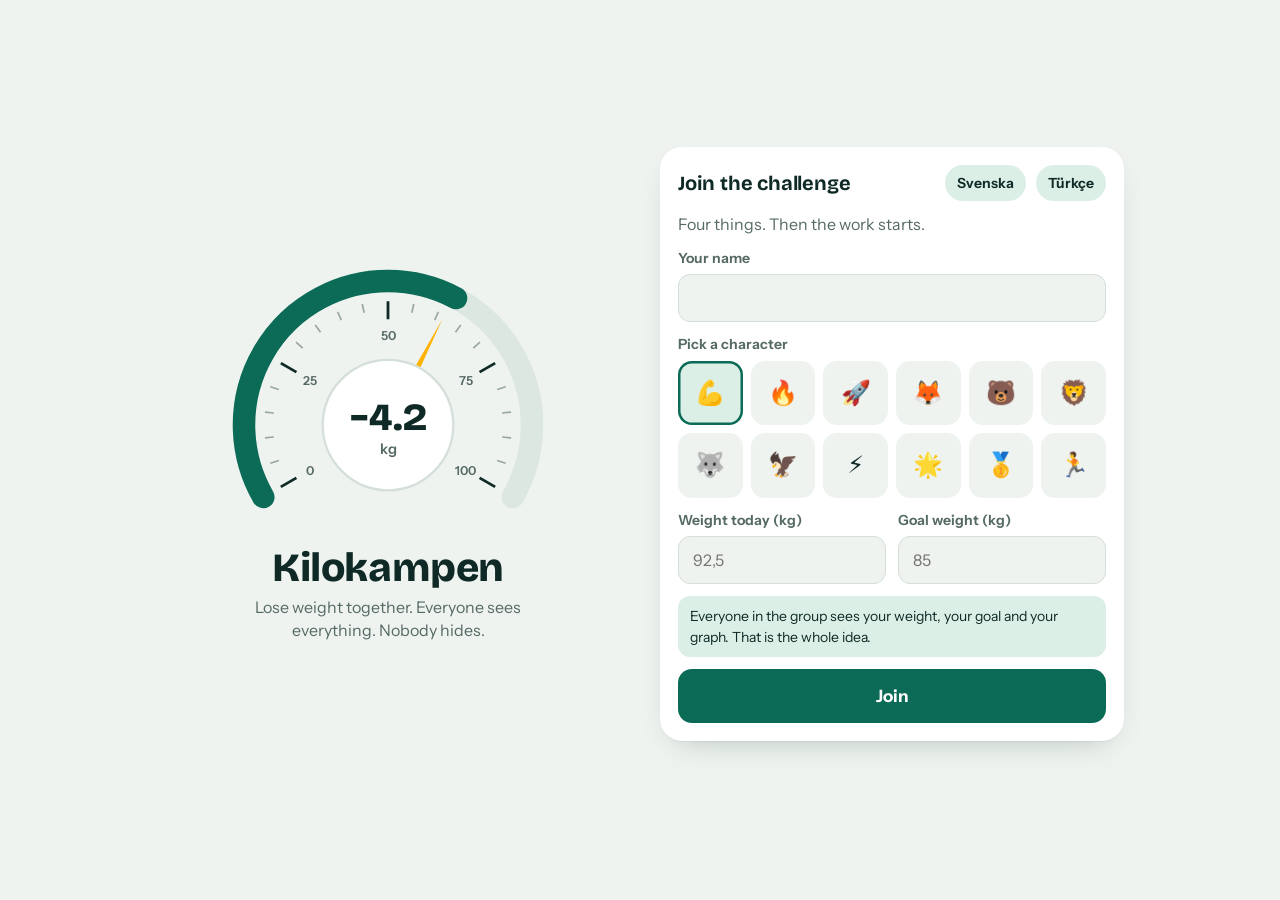
==== index.html @ 5df0749b "Kilokampen: Utmaningarna räknar dagar mot en vana; Dina vanor stannar kvar; coachen följer upp när e" ====
<!doctype html>
<html lang="sv">
  <head>
    <meta charset="UTF-8" />
    <meta name="viewport" content="width=device-width, initial-scale=1, viewport-fit=cover" />
    <meta name="theme-color" content="#0B6B57" />
    <meta name="description" content="Kilokampen – gå ner i vikt tillsammans med kollegorna." />
    <meta name="apple-mobile-web-app-capable" content="yes" />
    <meta name="apple-mobile-web-app-title" content="Kilokampen" />
    <link rel="manifest" href="manifest.webmanifest" />
    <link rel="icon" href="icon.svg" type="image/svg+xml" />
    <link rel="apple-touch-icon" href="icon-180.png" />
    <title>Kilokampen</title>
    <script type="module" crossorigin src="./assets/index-CvrrvDZU.js"></script>
    <link rel="stylesheet" crossorigin href="./assets/index-BYfG5JZV.css">
  </head>
  <body>
    <div id="root"></div>
  </body>
</html>
---- assets/index-BYfG5JZV.css ----
@font-face{font-family:Bricolage Grotesque Variable;font-style:normal;font-display:swap;font-weight:200 800;src:url(./bricolage-grotesque-vietnamese-wght-normal-BUzh504Q.woff2)format("woff2-variations");unicode-range:U+102-103,U+110-111,U+128-129,U+168-169,U+1A0-1A1,U+1AF-1B0,U+300-301,U+303-304,U+308-309,U+323,U+329,U+1EA0-1EF9,U+20AB}@font-face{font-family:Bricolage Grotesque Variable;font-style:normal;font-display:swap;font-weight:200 800;src:url(./bricolage-grotesque-latin-ext-wght-normal-CcLUaPy7.woff2)format("woff2-variations");unicode-range:U+100-2BA,U+2BD-2C5,U+2C7-2CC,U+2CE-2D7,U+2DD-2FF,U+304,U+308,U+329,U+1D00-1DBF,U+1E00-1E9F,U+1EF2-1EFF,U+2020,U+20A0-20AB,U+20AD-20C0,U+2113,U+2C60-2C7F,U+A720-A7FF}@font-face{font-family:Bricolage Grotesque Variable;font-style:normal;font-display:swap;font-weight:200 800;src:url(./bricolage-grotesque-latin-wght-normal-DLoelf7F.woff2)format("woff2-variations");unicode-range:U+??,U+131,U+152-153,U+2BB-2BC,U+2C6,U+2DA,U+2DC,U+304,U+308,U+329,U+2000-206F,U+20AC,U+2122,U+2191,U+2193,U+2212,U+2215,U+FEFF,U+FFFD}@font-face{font-family:Instrument Sans Variable;font-style:normal;font-display:swap;font-weight:400 700;src:url(./instrument-sans-latin-ext-wght-normal-B5bTHO_g.woff2)format("woff2-variations");unicode-range:U+100-2BA,U+2BD-2C5,U+2C7-2CC,U+2CE-2D7,U+2DD-2FF,U+304,U+308,U+329,U+1D00-1DBF,U+1E00-1E9F,U+1EF2-1EFF,U+2020,U+20A0-20AB,U+20AD-20C0,U+2113,U+2C60-2C7F,U+A720-A7FF}@font-face{font-family:Instrument Sans Variable;font-style:normal;font-display:swap;font-weight:400 700;src:url(./instrument-sans-latin-wght-normal-BbzFLZTg.woff2)format("woff2-variations");unicode-range:U+??,U+131,U+152-153,U+2BB-2BC,U+2C6,U+2DA,U+2DC,U+304,U+308,U+329,U+2000-206F,U+20AC,U+2122,U+2191,U+2193,U+2212,U+2215,U+FEFF,U+FFFD}:root{--bg:#eef3ef;--surface:#fff;--ink:#0f2a26;--muted:#566a65;--line:#d5dfda;--primary:#0b6b57;--on-primary:#fff;--soft:#dcefe7;--accent:#ffb300;--heart:#d6336c;--good:#0b7a52;--bad:#c0392b;--warn:#9a5b00;--track:#dde7e2;--shadow:0 1px 0 #0f2a260a, 0 12px 32px -18px #0f2a2659;--display:"Bricolage Grotesque Variable", "Instrument Sans Variable", system-ui, sans-serif;--body:"Instrument Sans Variable", system-ui, -apple-system, "Segoe UI", sans-serif;--lightningcss-light:initial;--lightningcss-dark: ;color-scheme:light}@media (prefers-color-scheme:dark){:root[data-theme=auto],:root:not([data-theme]){--bg:#0a1412;--surface:#13211e;--ink:#e8f2ee;--muted:#93a9a2;--line:#243833;--primary:#3dd6a9;--on-primary:#062019;--soft:#173029;--accent:#ffc53d;--heart:#ff7aa2;--good:#5be0a9;--bad:#ff8a7a;--warn:#ffc66b;--track:#1f332e;--shadow:0 0 0 1px #1d2f2b;--lightningcss-light: ;--lightningcss-dark:initial;color-scheme:dark}}:root[data-theme=dark]{--bg:#0a1412;--surface:#13211e;--ink:#e8f2ee;--muted:#93a9a2;--line:#243833;--primary:#3dd6a9;--on-primary:#062019;--soft:#173029;--accent:#ffc53d;--heart:#ff7aa2;--good:#5be0a9;--bad:#ff8a7a;--warn:#ffc66b;--track:#1f332e;--shadow:0 0 0 1px #1d2f2b;--lightningcss-light: ;--lightningcss-dark:initial;color-scheme:dark}*{box-sizing:border-box}html{-webkit-text-size-adjust:100%}body{background:var(--bg);color:var(--ink);font:16px/1.45 var(--body);-webkit-font-smoothing:antialiased;margin:0}h1,h2{font-family:var(--display);letter-spacing:-.01em;margin:0;line-height:1.1}h1{font-size:1.75rem;font-weight:750}h2{font-size:1.25rem;font-weight:700}p{margin:0}button{font:inherit;color:inherit;cursor:pointer;-webkit-tap-highlight-color:transparent;background:0 0;border:0}button:disabled{cursor:default}:focus-visible{outline:3px solid var(--accent);outline-offset:2px;border-radius:8px}.sr{clip-path:inset(50%);width:1px;height:1px;position:absolute;overflow:hidden}.muted{color:var(--muted)}.small{font-size:.875rem}.warn{color:var(--warn)}.error{color:var(--bad);font-weight:600}.note{background:var(--soft);border-radius:12px;padding:10px 12px;font-size:.875rem}.empty{color:var(--muted);text-align:center;padding:28px 0}.shell{min-height:100dvh}.main{max-width:1120px;padding:16px 16px calc(96px + env(safe-area-inset-bottom));padding-top:calc(16px + env(safe-area-inset-top));margin:0 auto}.nav{z-index:20;background:var(--surface);border-top:1px solid var(--line);padding:6px 6px calc(6px + env(safe-area-inset-bottom));display:flex;position:fixed;inset:auto 0 0}.brand{display:none}.nav-item{color:var(--muted);border-radius:12px;flex:1;justify-items:center;gap:2px;min-height:48px;padding:6px 2px;font-size:.6875rem;font-weight:600;display:grid}.nav-item svg{fill:currentColor}.nav-item.on{color:var(--primary)}.nav-pill{z-index:0;background:var(--soft);pointer-events:none;border-radius:12px;position:absolute}.nav-item{z-index:1;min-width:0}.nav-item span{white-space:nowrap;text-overflow:ellipsis;max-width:100%;overflow:hidden}@media (width<=899px){.nav-item{flex:auto;padding:6px 0;font-size:.65rem}}@media (width>=900px){.shell{grid-template-columns:232px 1fr;display:grid}.nav{border-top:0;border-right:1px solid var(--line);flex-direction:column;gap:4px;height:100dvh;padding:20px 14px;position:sticky;top:0}.brand{font:750 1.25rem var(--display);align-items:center;gap:10px;margin:0 6px 20px;display:flex}.nav-item{flex:none;grid-auto-flow:column;justify-content:start;gap:12px;padding:10px 12px;font-size:1rem}.main{width:100%;padding:32px 32px 48px}}.card{background:var(--surface);box-shadow:var(--shadow);border-radius:22px;align-content:start;gap:12px;min-width:0;padding:18px;display:grid}.stack{gap:16px;display:grid}.narrow{max-width:620px}.grid-home,.grid-two,.grid-three{gap:16px;display:grid}@media (width>=900px){.grid-home{grid-template-columns:minmax(0,5fr) minmax(0,6fr);align-items:start}.grid-two{grid-template-columns:minmax(0,3fr) minmax(0,2fr);align-items:start}.grid-three{grid-template-columns:repeat(3,minmax(0,1fr))}}.row{flex-wrap:wrap;gap:10px;display:flex}.row.end{align-items:end}.grow{flex:1}.row-between{justify-content:space-between;align-items:center;gap:12px;display:flex}.two{grid-template-columns:1fr 1fr;gap:12px;display:grid}.btn{border-radius:14px;justify-content:center;align-items:center;gap:8px;min-height:48px;padding:0 18px;font-weight:700;transition:transform 80ms;display:inline-flex}.btn:active{transform:scale(.97)}.btn.big{width:100%;min-height:54px;font-size:1.0625rem}.btn.primary{background:var(--primary);color:var(--on-primary)}.btn.ghost{background:var(--soft);color:var(--ink)}.btn.danger{color:var(--bad);box-shadow:inset 0 0 0 1.5px var(--line)}.btn:disabled{opacity:.6}.chip{background:var(--soft);white-space:nowrap;border-radius:999px;min-height:36px;padding:0 12px;font-size:.875rem;font-weight:650}.link{color:var(--primary);text-underline-offset:3px;justify-self:start;padding:6px 0;font-weight:650;text-decoration:underline}.icon-btn{background:var(--soft);border-radius:50%;width:44px;height:44px}.seg{background:var(--track);border-radius:12px;padding:3px;display:inline-flex}.seg.wide{display:flex}.seg button{min-height:38px;color:var(--muted);border-radius:10px;flex:1;padding:0 12px;font-size:.875rem;font-weight:650}.seg button.on{background:var(--surface);color:var(--ink);box-shadow:0 1px 3px #0000001f}.field{border:0;gap:6px;min-width:0;margin:0;padding:0;display:grid}.field>span,.field>legend{color:var(--muted);padding:0;font-size:.875rem;font-weight:650}.field>legend{margin-bottom:6px}input{font:inherit;color:var(--ink);background:var(--bg);border:1.5px solid var(--line);border-radius:12px;width:100%;min-width:0;min-height:48px;padding:0 14px}input:focus{border-color:var(--primary);box-shadow:0 0 0 3px var(--soft);outline:none}input:disabled{opacity:.6}.dial{justify-self:center;width:100%;max-width:380px;display:block}.dial-track{fill:none;stroke:var(--track);stroke-width:20px;stroke-linecap:round}.dial-fill{fill:none;stroke:var(--primary);stroke-width:20px;stroke-linecap:round}.dial-tick{stroke:var(--muted);stroke-width:1.5px;opacity:.55}.dial-tick.major{stroke:var(--ink);stroke-width:2.5px;opacity:1}.dial-num{fill:var(--muted);font:600 11px var(--body);text-anchor:middle}.dial-needle{fill:var(--accent)}.dial-hub{fill:var(--surface);stroke:var(--line);stroke-width:2px}.dial-big{fill:var(--ink);font:800 34px var(--display);text-anchor:middle;font-variant-numeric:tabular-nums}.dial-sub{fill:var(--muted);font:600 13px var(--body);text-anchor:middle;animation:.6s cubic-bezier(.2,.8,.2,1) .35s backwards dial-text}@keyframes dial-text{0%{opacity:0;transform:translateY(6px)}}@media (prefers-reduced-motion:reduce){.dial-sub{animation:none}.btn{transition:none}}.hero-line{text-align:center;font:700 1.125rem var(--display);margin-top:-18px}.pills{flex-wrap:wrap;justify-content:center;gap:8px;display:flex}.pill{background:var(--bg);font-variant-numeric:tabular-nums;border-radius:999px;padding:6px 12px;font-size:.875rem;font-weight:650}.remind{background:color-mix(in srgb, var(--accent) 22%, var(--surface));border-radius:16px;gap:12px;padding:14px;display:grid}.remind div{gap:2px;display:grid}.remind span{font-size:.875rem}.fab{right:16px;bottom:calc(82px + env(safe-area-inset-bottom));z-index:15;background:var(--accent);color:#2a1e00;border-radius:999px;align-items:center;gap:8px;min-height:54px;padding:0 20px;font-weight:800;display:inline-flex;position:fixed;box-shadow:0 10px 24px -8px #00000073}@media (width>=900px){.fab{bottom:32px;right:32px}}.chart{touch-action:pan-y;width:100%;display:block}.chart-grid{stroke:var(--line);stroke-width:1px}.chart-axis{fill:var(--muted);font:500 11px var(--body);font-variant-numeric:tabular-nums}.chart-goal{stroke:var(--accent);stroke-width:2px;stroke-dasharray:6 5}.chart-goal-label{fill:var(--warn);font:700 11px var(--body)}.chart-dot{stroke:var(--surface);stroke-width:1.5px}.chart-tip{fill:var(--ink)}.chart-tip-text{fill:var(--surface);font:700 11px var(--body)}.legend{color:var(--muted);flex-wrap:wrap;gap:6px 14px;font-size:.8125rem;display:flex}.legend i{border-radius:50%;width:10px;height:10px;margin-right:6px;display:inline-block}.forecast{gap:12px;display:grid}.fc-pace{grid-template-columns:1fr auto;align-items:baseline;gap:6px 12px;display:grid}.fc-pace span{font-weight:600}.fc-pace strong{font:800 1.125rem var(--display);font-variant-numeric:tabular-nums}.fc-pace strong.up{color:var(--warn)}.fc-pace small{color:var(--muted);font-variant-numeric:tabular-nums;grid-column:1/-1}.fc-hard{color:var(--warn);font-weight:700}.fc-teaser{text-align:left;background:var(--soft);width:100%;color:var(--ink);font:inherit;cursor:pointer;border:0;border-radius:14px;justify-content:space-between;align-items:center;gap:12px;padding:12px 14px;font-size:.9375rem;display:flex}.fc-teaser b{font-weight:700;display:block}.fc-teaser.bad b{color:var(--warn)}.fc-teaser-more{color:var(--primary);white-space:nowrap;flex:none;font-weight:700}.fc-result{background:var(--soft);border-radius:16px;gap:4px;padding:14px 16px;display:grid}.fc-result strong{font:800 2.25rem/1 var(--display);font-variant-numeric:tabular-nums}.fc-result small{color:var(--muted);font-variant-numeric:tabular-nums}.fc-line{font-weight:600}.legend i.dash{vertical-align:middle;border-top:3px dashed;border-radius:0;width:18px;height:0}.fc-result.up small{color:var(--warn);font-weight:600}.fc-group{border-top:1px solid var(--line);gap:8px;padding-top:12px;display:grid}.fc-group h3{font:700 1.0625rem var(--display)}.fc-rank{gap:2px;margin:0;padding:0;list-style:none;display:grid}.fc-rank li{border-radius:12px;grid-template-columns:26px 32px minmax(0,1fr) auto;align-items:center;gap:10px;padding:8px 6px;display:grid}.fc-rank li.me{background:var(--soft)}.fc-pos{text-align:center;font-variant-numeric:tabular-nums;color:var(--muted);font-weight:800}.fc-who{min-width:0;display:grid}.fc-who strong{text-overflow:ellipsis;white-space:nowrap;overflow:hidden}.fc-who small{color:var(--muted);font-size:.75rem;line-height:1.3}.fc-num{text-align:right;font-variant-numeric:tabular-nums;display:grid}.fc-num strong{font:800 1rem var(--display)}.fc-num small{color:var(--muted);white-space:nowrap;font-size:.75rem}.fc-num.up strong{color:var(--warn)}.bar{background:var(--track);border-radius:999px;height:10px;display:block;overflow:hidden}.bar>span{background:var(--primary);border-radius:999px;height:100%;transition:width .6s;display:block}.together-num{font:800 2.25rem/1 var(--display);font-variant-numeric:tabular-nums}.list{margin:0;padding:0;list-style:none}.list li{border-top:1px solid var(--line);font-variant-numeric:tabular-nums;grid-template-columns:4.5rem 1fr auto auto;align-items:center;gap:10px;min-height:46px;display:grid}.list li:first-child{border-top:0}.list li>span:first-child{color:var(--muted);font-size:.875rem}.delta{color:var(--muted);font-size:.875rem;font-weight:700}.delta.good{color:var(--good)}.delta.bad{color:var(--bad)}.avatar{border-radius:50%;flex:none;place-items:center;display:inline-grid}.board{gap:8px;margin:0;padding:0;list-style:none;display:grid}.board>li{background:var(--bg);border-radius:16px}.board>li.me{box-shadow:inset 0 0 0 2px var(--primary)}.board-row{text-align:left;border-radius:16px;grid-template-columns:28px 40px 1fr auto;align-items:center;gap:10px;width:100%;min-height:64px;padding:10px 12px;display:grid}.rank{font:800 1.125rem var(--display);text-align:center;color:var(--muted)}.rank.r1,.rank.r2,.rank.r3{color:#231a00;border-radius:50%;place-items:center;width:28px;height:28px;font-size:.9375rem;display:grid}.rank.r1{background:#ffc83d}.rank.r2{background:#c9d3d0}.rank.r3{background:#e0a26b}.board-name{gap:5px;min-width:0;display:grid}.board-name strong{white-space:nowrap;text-overflow:ellipsis;overflow:hidden}.board-name em{color:var(--muted);font-size:.8125rem;font-style:normal;font-weight:500}.board-name small{font-size:.75rem;font-weight:650}.board-num{font-variant-numeric:tabular-nums;justify-items:end;display:grid}.board-num strong{font:800 1.125rem var(--display)}.board-num small{color:var(--muted);font-size:.8125rem}.board-more{gap:10px;padding:4px 12px 14px;display:grid}.board-more dl{grid-template-columns:repeat(3,1fr);gap:8px;margin:0;display:grid}.board-more dl div{background:var(--surface);border-radius:12px;padding:8px 10px}.board-more dt{color:var(--muted);font-size:.75rem}.board-more dd{font-variant-numeric:tabular-nums;margin:0;font-weight:700}.points{gap:10px;margin:0;padding:0;list-style:none;display:grid}.points li{grid-template-columns:32px 5.5rem 1fr 2rem;align-items:center;gap:10px;display:grid}.points li span:nth-child(2){white-space:nowrap;text-overflow:ellipsis;overflow:hidden}.points strong{text-align:right;font-variant-numeric:tabular-nums}.challenge-icon{font-size:2.25rem;line-height:1}.challenge-head{grid-template-columns:auto 1fr;align-items:start;gap:14px;display:grid}.challenge-head h2{margin:0 0 4px}.challenge-head p{margin:0}.ch-vote{grid-template-columns:1fr 1fr;gap:8px;display:grid}.ch-vote-btn{min-height:40px;box-shadow:inset 0 0 0 1.5px var(--line);color:var(--muted);background:0 0;border-radius:999px;padding:0 10px;font-size:.875rem;font-weight:650}.ch-vote-btn.on{background:color-mix(in srgb, var(--accent) 22%, var(--surface));box-shadow:inset 0 0 0 1.5px var(--accent);color:var(--ink)}.ch-fav{margin:0;font-weight:650}.card.challenge.full{box-shadow:inset 0 0 0 3px var(--accent), var(--shadow);background:color-mix(in srgb, var(--accent) 10%, var(--surface))}.ch-full{font:800 1.0625rem/1.2 var(--display);color:var(--ink);margin:0}.ch-habit{gap:6px;display:grid}.ch-habit p{margin:0;font-weight:650}.ch-habit.on p{color:var(--ink);font-weight:800}.full-party h2{font-size:1.6rem}.full-party>p{margin:0}.full-badge{background:color-mix(in srgb, var(--accent) 22%, var(--surface));border-radius:999px;padding:6px 12px;font-weight:700}.full-coach{text-align:left;width:100%;margin:4px 0 0}.ch-who{flex-wrap:wrap;gap:4px 12px;margin:0;display:flex}.ch-sub h2{margin:8px 0 4px}.ch-sub p{margin:0}.ch-skipped h3{margin:0 0 4px}.ch-skip-list{flex-wrap:wrap;gap:8px;margin-top:10px;display:flex}.ch-reasons{gap:10px;margin-top:12px;display:grid}.challenge.done{box-shadow:inset 0 0 0 2px var(--primary), var(--shadow)}.week{grid-template-columns:repeat(7,minmax(0,1fr));gap:6px;display:grid}.day{aspect-ratio:1;background:var(--bg);min-width:0;min-height:0;color:var(--muted);border-radius:50%;font-size:.875rem;font-weight:700}.day.today{box-shadow:inset 0 0 0 2px var(--accent);color:var(--ink)}.day.on{background:var(--primary);color:var(--on-primary)}.day:disabled{opacity:.45}.badges{grid-template-columns:repeat(auto-fill,minmax(150px,1fr));gap:12px;display:grid}.badge{background:var(--surface);text-align:center;box-shadow:var(--shadow);border-radius:20px;justify-items:center;gap:4px;padding:16px 12px;display:grid}.badge-icon{background:color-mix(in srgb, var(--accent) 28%, var(--surface));border-radius:50%;place-items:center;width:72px;height:72px;margin-bottom:4px;font-size:2.5rem;line-height:1.1;display:grid}.badge small{color:var(--muted);font-size:.8125rem}.badge:not(.on){box-shadow:inset 0 0 0 1.5px var(--line);background:0 0}.badge:not(.on) .badge-icon{filter:grayscale();opacity:.35;background:var(--track)}.badge:not(.on) strong{color:var(--muted)}.updates{margin:0;padding-left:18px}.join{min-height:100dvh;padding:calc(20px + env(safe-area-inset-top)) 16px 32px;align-content:start;gap:16px;max-width:1000px;margin:0 auto;display:grid}.join-art{text-align:center;justify-items:center;gap:6px;display:grid}.join-art .dial{max-width:250px}.join-art h1{font-size:2.5rem;font-weight:800}.join-art p{color:var(--muted);max-width:30ch}.emoji-grid{grid-template-columns:repeat(6,1fr);gap:8px;display:grid}.emoji{aspect-ratio:1;background:var(--bg);border-radius:14px;min-height:44px;font-size:1.5rem}.emoji.on{background:var(--soft);box-shadow:inset 0 0 0 2.5px var(--primary)}@media (width>=900px){.join{grid-template-columns:1fr 1fr;align-content:center;align-items:center;gap:40px}.join-art .dial{max-width:360px}}.sheet-wrap{z-index:40;background:#04100d8c;place-items:end center;display:grid;position:fixed;inset:0}.sheet{background:var(--surface);width:100%;max-width:480px;padding:18px 18px calc(22px + env(safe-area-inset-bottom));border-radius:26px 26px 0 0;gap:14px;animation:.22s ease-out rise;display:grid}.sheet form{gap:14px;display:grid}.sheet-head{justify-content:space-between;align-items:center;display:flex}@keyframes rise{0%{opacity:0;transform:translateY(24px)}}@media (width>=900px){.sheet-wrap{align-items:center}.sheet{border-radius:26px}}@media (prefers-reduced-motion:reduce){.sheet{animation:none}}.stepper{grid-template-columns:60px 1fr 60px;align-items:center;gap:10px;display:grid}.step{background:var(--soft);border-radius:18px;height:60px;font-size:1.75rem;font-weight:700}.stepper label{display:block;position:relative}.stepper input{text-align:center;height:84px;font:800 2.75rem var(--display);font-variant-numeric:tabular-nums;padding-right:34px}.stepper small{color:var(--muted);font-weight:700;position:absolute;bottom:18px;right:14px}.confetti{pointer-events:none;z-index:60;width:100%;height:100%;position:fixed;inset:0}.toasts{left:0;right:0;top:calc(12px + env(safe-area-inset-top));z-index:70;pointer-events:none;justify-items:center;gap:8px;padding:0 16px;display:grid;position:fixed}.toast{background:var(--ink);color:var(--bg);border-radius:999px;padding:10px 16px;font-size:.9375rem;font-weight:700;box-shadow:0 10px 24px -10px #00000080}.splash{text-align:center;place-content:center;justify-items:center;gap:12px;min-height:100dvh;padding:24px;display:grid}.banner{border-radius:14px;padding:10px 14px;font-size:.9375rem;font-weight:650}.warn-bg{background:color-mix(in srgb, var(--accent) 24%, var(--surface))}.cheer-bg{background:var(--soft)}.code-input{font:800 1.375rem var(--display);letter-spacing:.12em;text-transform:uppercase}.invite-code{font:800 2rem var(--display);letter-spacing:.14em;text-align:center;background:var(--bg);-webkit-user-select:all;user-select:all;border-radius:16px;padding:14px 8px}.feed{gap:10px;margin:0;padding:0;list-style:none;display:grid}.feed li{grid-template-columns:32px 1fr auto;align-items:center;gap:10px;font-size:.9375rem;display:grid}.feed em{font-style:normal}.feed small{color:var(--muted);white-space:nowrap;font-size:.8125rem}.final{box-shadow:0 0 0 3px var(--accent), var(--shadow)}.final h3{font:700 1rem var(--display);margin:4px 0 0}.final-kicker{font:700 .9375rem var(--display);color:var(--warn)}.final-body,.final-col{align-content:start;gap:12px;min-width:0;display:grid}.final-winner{background:color-mix(in srgb, var(--accent) 26%, var(--surface));border-radius:18px;grid-template-columns:auto 1fr;align-items:center;gap:14px;padding:14px;display:grid}.final-winner div{gap:2px;min-width:0;display:grid}.final-winner strong{font:800 1.5rem/1.1 var(--display);overflow-wrap:anywhere}.final-winner span:last-child{font-variant-numeric:tabular-nums;font-weight:650}.final-label{color:var(--warn);font-size:.8125rem;font-weight:700}.final-list{gap:6px;margin:0;padding:0;list-style:none;display:grid}.final-list li{border-radius:12px;grid-template-columns:28px 32px minmax(0,1fr) auto;align-items:center;gap:10px;padding:6px 8px;display:grid}.final-list li.me{background:var(--soft)}.final-list li>strong{overflow-wrap:anywhere}.final-list em{color:var(--muted);font-style:normal;font-weight:500}.final-num{font-variant-numeric:tabular-nums;justify-items:end;display:grid}.final-num strong{font:800 1.0625rem var(--display)}.final-num small{color:var(--muted);font-size:.8125rem}.final-tiles{grid-template-columns:repeat(2,minmax(0,1fr));gap:8px;display:grid}.final-tiles div{background:var(--bg);border-radius:14px;gap:2px;padding:10px 12px;display:grid}.final-tiles strong{font:800 1.5rem/1.1 var(--display);font-variant-numeric:tabular-nums}.final-tiles span{color:var(--muted);font-size:.8125rem}.final-honors{gap:8px;margin:0;padding:0;list-style:none;display:grid}.final-honors li{grid-template-columns:36px minmax(0,1fr) auto;align-items:center;gap:10px;display:grid}.final-honors li>span:nth-child(2){min-width:0;display:grid}.final-honors small{color:var(--muted);font-size:.8125rem}.final-honor-icon{background:var(--soft);border-radius:50%;place-items:center;width:36px;height:36px;font-size:1.125rem;display:grid}.final-me{font-weight:650}.final-hint{text-align:left;justify-self:start}.party-total{font-weight:650}@media (width>=900px){.final-body{grid-template-columns:minmax(0,1fr) minmax(0,1fr);gap:24px}.grid-home>.wide{grid-column:1/-1}}.join-form .seg button{padding:0 10px}textarea{font:inherit;color:var(--ink);background:var(--bg);border:1.5px solid var(--line);resize:vertical;border-radius:12px;width:100%;min-height:96px;padding:12px 14px}textarea:focus{border-color:var(--primary);box-shadow:0 0 0 3px var(--soft);outline:none}.fb-shot{border:1px solid var(--line);border-radius:12px;justify-self:start;max-width:100%;max-height:420px}.fb-body{white-space:pre-wrap;overflow-wrap:anywhere}.fb-status{background:var(--track);white-space:nowrap;border-radius:999px;padding:4px 10px;font-size:.8125rem;font-weight:700}.fb-status.s-planned{background:color-mix(in srgb, var(--accent) 30%, var(--surface))}.fb-status.s-doing{background:color-mix(in srgb, #3b6fe0 24%, var(--surface))}.fb-status.s-done{background:var(--soft);color:var(--good)}.fb-status.s-declined{color:var(--muted)}.fb-reply{background:var(--bg);border-radius:14px;gap:2px;padding:10px 12px;display:grid}.fb-reply.official{background:var(--soft)}.fb-reply p{white-space:pre-wrap;overflow-wrap:anywhere}.fb-seg{flex-wrap:wrap}.fb-seg button{flex:1 0 30%}.fb-item .row input{flex:1;min-width:0}.danger-link{color:var(--bad)}.dot{background:var(--heart);color:#fff;min-width:18px;height:18px;font:700 11px/18px var(--body);text-align:center;border-radius:999px;padding:0 5px;font-style:normal;position:absolute;top:4px;right:calc(50% - 22px)}.nav-item{position:relative}.topbar{justify-content:space-between;align-items:center;gap:12px;margin:-4px 0 12px;display:flex}.topbar-brand{min-width:0;font:750 1.0625rem var(--display);align-items:center;gap:8px;display:flex}.topbar-brand span{text-overflow:ellipsis;white-space:nowrap;overflow:hidden}.settings-btn{background:var(--soft);width:44px;height:44px;color:var(--muted);border-radius:50%;flex:none;place-items:center;display:grid;position:relative}.settings-btn svg{fill:currentColor}.settings-btn.on{color:var(--primary);box-shadow:inset 0 0 0 2px var(--primary)}.settings-btn .dot{top:-4px;right:-4px}.nav-settings{display:none}@media (width>=900px){.topbar{display:none}.nav-settings{margin-top:auto;display:grid}.dot{margin-left:auto;position:static}}.as-button{text-align:left;width:100%}.nudge{flex-wrap:wrap;justify-content:space-between;align-items:center;gap:6px 14px;display:flex}.fb-actions{gap:10px;display:grid}@media (width>=520px){.fb-actions{grid-template-columns:1fr 1fr}}.steps-input{font:800 1.375rem var(--display);font-variant-numeric:tabular-nums}.step-days{grid-template-columns:repeat(7,1fr);gap:6px;display:grid}.step-days button{justify-items:stretch;gap:4px;min-width:0;padding:0;display:grid}.step-days .step-bar{background:var(--bg);border-radius:8px;align-items:end;height:64px;display:flex;overflow:hidden}.step-days button.today .step-bar{box-shadow:inset 0 0 0 2px var(--accent)}.step-days button.picked .step-bar{outline:2px solid var(--ink);outline-offset:2px}.step-days small{color:var(--muted);text-align:center;font-size:.75rem;font-weight:700}.step-days button.picked small{color:var(--ink)}.step-days i{background:var(--muted);opacity:.55;border-radius:8px;width:100%;min-height:0;transition:height .5s;display:block}.step-days button.hit i{background:var(--primary);opacity:1}.goal-stepper{font-variant-numeric:tabular-nums;align-items:center;gap:10px;display:inline-flex}.small-step{border-radius:12px;width:40px;height:40px;font-size:1.25rem}.small-step:disabled{opacity:.4}.steps-table li{grid-template-columns:32px 5.5rem 1fr 4.5rem}.day.picked{outline:2px solid var(--ink);outline-offset:2px}.train-what{margin:4px 0 0;font-weight:700}.train-kinds{grid-template-columns:repeat(2,minmax(0,1fr));gap:8px;display:grid}.train-kind{background:var(--bg);text-align:left;border-radius:14px;align-items:center;gap:8px;min-width:0;min-height:48px;padding:0 12px;font-weight:650;display:flex}.train-kind.on{background:var(--primary);color:var(--on-primary)}.train-table li{grid-template-columns:32px minmax(0,1fr) auto 4rem}.train-icons{white-space:nowrap;font-size:1.0625rem}.push-help{gap:10px;display:grid}.push-help ol{gap:8px;margin:0;padding-left:22px;font-size:.9375rem;display:grid}.week-row{background:var(--bg);border-radius:14px;gap:2px;padding:10px 12px;display:grid}.week-row.crown-row{background:color-mix(in srgb, var(--accent) 26%, var(--surface))}.week-label{color:var(--muted);font-size:.8125rem;font-weight:650}.hall{gap:8px;margin:0 0 8px;padding:0;list-style:none;display:grid}.hall li{font-variant-numeric:tabular-nums;grid-template-columns:1fr auto auto;align-items:baseline;gap:12px;display:grid}.hall li span:last-child{font:800 1rem var(--display)}.party-wrap{align-items:center;padding:16px}.party{background:var(--surface);text-align:center;width:100%;max-width:400px;box-shadow:0 0 0 4px var(--accent), 0 30px 60px -20px #0009;border-radius:28px;justify-items:center;gap:12px;padding:28px 20px 20px;animation:.3s ease-out rise;display:grid}.party-crown{font-size:4rem;line-height:1;animation:1.6s ease-in-out infinite alternate crown}.party-kicker{font:700 1rem var(--display);color:var(--warn)}.party h2{font-size:2rem;font-weight:800}@keyframes crown{0%{transform:translateY(0)rotate(-6deg)}to{transform:translateY(-6px)rotate(6deg)}}@media (prefers-reduced-motion:reduce){.party,.party-crown{animation:none}}.members{gap:12px;margin:0;padding:0;list-style:none;display:grid}.members li{border-top:1px solid var(--line);gap:8px;padding-top:12px;display:grid}.members li:first-child{border-top:0;padding-top:0}.member-name{align-items:center;gap:10px;min-width:0;display:inline-flex}select{font:inherit;color:var(--ink);background:var(--bg);border:1.5px solid var(--line);border-radius:12px;width:100%;min-width:0;min-height:48px;padding:0 12px}select:focus{border-color:var(--primary);box-shadow:0 0 0 3px var(--soft);outline:none}.coach .fast-time{--lightningcss-light: ;--lightningcss-dark:initial;color-scheme:dark}.fast-time{font-variant-numeric:tabular-nums;align-items:center;font-size:1.25rem;font-weight:700;display:flex}.coach{--c-bg:#0e1513;--c-ink:#f3f6f4;--c-muted:#a9b8b3;--c-accent:#ffc53d;--c-soft:#1f2b28;--c-line:#33433f;background:var(--c-bg);color:var(--c-ink);box-shadow:0 0 0 2px var(--c-accent), var(--shadow)}.coach .muted,.coach .field>span,.coach .field small{color:var(--c-muted)}.coach .link{color:var(--c-accent)}.coach .btn.primary{background:var(--c-accent);color:#231a00}.coach .btn.ghost{background:var(--c-soft);color:var(--c-ink);box-shadow:inset 0 0 0 1.5px var(--c-line)}.coach select,.coach input{background:var(--c-soft);color:var(--c-ink);border-color:var(--c-line)}.coach .seg{background:var(--c-soft)}.coach .seg button{color:var(--c-muted)}.coach .seg button.on{background:var(--c-accent);color:#231a00}.party.push-ask{max-height:calc(100dvh - 32px);box-shadow:0 0 0 4px var(--c-accent), 0 30px 60px -20px #000000b3;gap:10px;overflow-y:auto}.push-ask h2{font:800 1.75rem/1.15 var(--display)}.push-ask-icon{font-size:3.25rem;line-height:1;animation:1.6s ease-in-out infinite alternate crown}.push-ask-fear{color:var(--c-accent);font-weight:750}.push-ask .btn.ghost:not(.big){width:100%}.push-ask .push-help{text-align:left;width:100%}@media (prefers-reduced-motion:reduce){.push-ask-icon{animation:none}}.coach-kicker{font:800 .8125rem/1.2 var(--display);letter-spacing:.06em;text-transform:uppercase;color:var(--c-accent)}.coach-pitch{font-size:1.0625rem;font-weight:650}.coach-now{gap:12px;max-width:680px;display:grid}.coach-ask{background:var(--c-soft);box-shadow:inset 0 0 0 1.5px var(--c-accent);border-radius:16px;gap:10px;padding:14px;display:grid}.coach-q{font:800 1.25rem/1.25 var(--display)}.coach-line{font-weight:650}.coach-roll{color:var(--c-ink);margin:0;font-weight:650}.report-ask .btn.big,.stop-ask .btn.big,.stop-ask .field{width:100%}.stop-ask .field{text-align:left}.coach-said{background:var(--c-accent);color:#231a00;border-radius:14px;padding:10px 12px;font-weight:750}.coach-warn{color:var(--c-accent);font-weight:700}.coach-clock{gap:6px;display:grid}.coach-clock .btn{justify-self:start}.coach-label{color:var(--c-muted);font-size:.875rem;font-weight:700}.coach-big{font:800 2.25rem/1 var(--display);font-variant-numeric:tabular-nums}.coach-big-line{flex-wrap:wrap;align-items:baseline;gap:8px;display:flex}.coach-clock.soon .coach-big{color:var(--c-accent)}.coach-body{background:var(--c-soft);border-radius:12px;padding:10px 12px;font-size:.9375rem}.coach-streak{font-weight:750}.coach-goal{font:800 1.5rem var(--display);color:var(--c-accent);font-variant-numeric:tabular-nums}.fast-days,.fast-body,.fast-group{gap:6px;margin:0;padding:0;list-style:none;display:grid}.fast-days li{background:var(--bg);border-radius:12px;grid-template-columns:28px minmax(0,1fr) auto auto;align-items:center;gap:10px;padding:6px 8px;display:grid}.fast-days li>span:nth-child(2),.fast-group li>span:nth-child(2){min-width:0;display:grid}.fast-days small,.fast-group small{color:var(--muted);font-size:.8125rem}.fast-mark{background:var(--track);width:28px;height:28px;color:var(--muted);border-radius:50%;place-items:center;font-weight:800;display:grid}.fast-days li.yes .fast-mark{background:var(--good);color:var(--surface)}.fast-days li.no .fast-mark{background:var(--bad);color:var(--surface)}.fast-goal{font:750 1rem var(--display);font-variant-numeric:tabular-nums}.fast-body li{border-radius:12px;grid-template-columns:64px minmax(0,1fr);gap:10px;padding:8px 10px;display:grid}.fast-body li.here{background:color-mix(in srgb, var(--accent) 26%, var(--surface))}.fast-body strong{font-variant-numeric:tabular-nums;white-space:nowrap}.fact-today{font-size:1.0625rem;font-weight:650}.facts summary{cursor:pointer;color:var(--primary);font-weight:650}.facts ul{gap:6px;margin:8px 0 0;padding-left:20px;display:grid}.fast-group li{border-radius:12px;grid-template-columns:32px minmax(0,1fr) auto;align-items:center;gap:10px;padding:6px 8px;display:grid}.fast-group li.me{background:var(--soft)}.update-banner{margin-bottom:16px;display:block}.version-card h3{margin:14px 0 8px;font-size:1rem}.ver-ok{color:var(--good)}.ver-list{gap:10px;margin:0;padding:0;list-style:none;display:grid}.ver-list li{grid-template-columns:1fr auto;align-items:center;gap:2px 12px;display:grid}.ver-list li small{grid-column:1/-1;padding-left:38px}.ver-facts{flex-wrap:wrap;gap:2px 10px;display:flex}.ver-facts .on{color:var(--good);font-weight:650}.ver-facts .off{color:var(--bad);font-weight:650}.ver-facts .muted:empty{display:none}.coach-help{border-radius:16px;gap:8px;margin:0 0 14px;padding:14px;display:grid}.coach-help>strong{font:800 1.0625rem/1.2 var(--display);color:var(--c-accent)}.coach-help p{margin:0}.coach-help .coach-watch li{font-weight:600}.ver-sum{grid-template-columns:repeat(2,minmax(0,1fr));gap:8px;margin:2px 0 14px;display:grid}@media (width>=600px){.ver-sum{grid-template-columns:repeat(4,minmax(0,1fr))}}.ver-sum div{background:var(--soft);text-align:center;border-radius:14px;gap:2px;padding:10px 8px;display:grid}.ver-sum strong{font-variant-numeric:tabular-nums;font-size:1.125rem}.ver-sum span{color:var(--muted);font-size:.8125rem;line-height:1.2}.ver{font-variant-numeric:tabular-nums;white-space:nowrap;font-weight:750}.ver.ok{color:var(--good)}.ver.old{color:var(--bad)}.install-steps{text-align:left;gap:8px;width:100%;margin:0;padding-left:22px;font-size:.9375rem;display:grid}.install-ask .install-steps{font-weight:600}.install-card .seg{margin-top:4px}.coach-watch{gap:8px;margin:0;padding:0;list-style:none;display:grid}.coach-watch li{background:var(--c-soft);box-shadow:inset 3px 0 0 var(--c-accent);border-radius:12px;grid-template-columns:auto 1fr;align-items:start;gap:10px;padding:10px 12px;font-weight:650;display:grid}.team-list{gap:14px;margin:0;padding:0;list-style:none;display:grid}.team-list li{grid-template-columns:auto 1fr;align-items:start;gap:12px;display:grid}.team-list li>div{gap:4px;min-width:0;display:grid}.team-top{flex-wrap:wrap;align-items:baseline;gap:4px 6px;display:flex}.team-top .ver{margin-left:auto}.team-card h2,.team-card .coach-help,.team-card .ver-sum{margin:0}.watch-all{gap:12px;margin:0;padding:0;list-style:none;display:grid}.watch-all li{grid-template-columns:auto 1fr;align-items:start;gap:12px;display:grid}.watch-all li>div{gap:4px;min-width:0;display:grid}.watch-all li.me strong:after{content:" ←";color:var(--muted);font-weight:600}.watch-chips{flex-wrap:wrap;gap:6px;display:flex}.watch-chip{background:color-mix(in srgb, var(--bad) 14%, var(--surface));color:var(--ink);border-radius:999px;padding:4px 10px;font-size:.8125rem;font-weight:650}.watch-ok{color:var(--good);font-size:.875rem;font-weight:650}:root{--spring:linear(0, .07, .237, .446, .655, .837, .977, 1.071, 1.124, 1.142, 1.135, 1.113, 1.084, 1.054, 1.027, 1.006, .992, .983, .98, .98, .983, .987, .992, .996, 1)}.main .card{animation:card-in .45s var(--spring) backwards}.main .card:nth-child(2){animation-delay:40ms}.main .card:nth-child(3){animation-delay:80ms}.main .card:nth-child(n+4){animation-delay:.12s}@keyframes card-in{0%{opacity:0;transform:translateY(14px)scale(.985)}}.sheet-wrap{animation:.2s ease-out fade-in}.party{animation:party-in .6s var(--spring) both}.party>*{animation:pop-in .5s var(--spring) backwards}.party>:first-child{animation-delay:.12s}.party>:nth-child(2){animation-delay:.19s}.party>:nth-child(3){animation-delay:.26s}.party>:nth-child(4){animation-delay:.33s}.party>:nth-child(5){animation-delay:.4s}.party>:nth-child(n+6){animation-delay:.46s}.party-crown,.push-ask-icon{animation:pop-in .6s var(--spring) .12s backwards, crown 1.6s ease-in-out .8s infinite alternate}@keyframes party-in{0%{opacity:0;transform:translateY(30px)scale(.86)}}@keyframes pop-in{0%{opacity:0;transform:translateY(10px)scale(.92)}}@keyframes fade-in{0%{opacity:0}}.replay .rp-play{flex:none;min-height:40px;padding:0 14px}.rp-head{font-variant-numeric:tabular-nums;flex-wrap:wrap;align-items:baseline;gap:10px;display:flex}.rp-week{font:800 1.375rem var(--display)}.rp-date{color:var(--muted);font-weight:650}.rp-lost{color:var(--primary);margin-left:auto;font-weight:750}.rp-stage{position:relative}.rp-row{will-change:transform;border-radius:14px;grid-template-columns:34px 5.25rem 1fr 4.2rem;align-items:center;gap:8px;height:50px;padding:0 6px;display:grid;position:absolute;inset:0 0 auto}.rp-row.me{background:var(--soft)}@media (width>=600px){.rp-row{grid-template-columns:34px 7.5rem 1fr 4.6rem;gap:10px}}.rp-row.out{opacity:.35}.rp-name{white-space:nowrap;text-overflow:ellipsis;font-weight:700;overflow:hidden}.rp-ava{display:grid;position:relative}.rp-crown{animation:pop-in .5s var(--spring) backwards;font-size:1.05rem;position:absolute;top:-11px;left:-7px;transform:rotate(-18deg)}.rp-track{background:var(--track);border-radius:999px;height:14px;overflow:hidden}.rp-bar{border-radius:999px;height:100%;display:block}.rp-bar.up{background:var(--warn)}.rp-num{text-align:right;font-variant-numeric:tabular-nums;font-weight:800}.rp-num.up{color:var(--warn)}.rp-banner{z-index:2;background:var(--ink);color:var(--surface);font:800 1.125rem var(--display);white-space:nowrap;pointer-events:none;border-radius:18px;padding:12px 18px;position:absolute;top:50%;left:50%;box-shadow:0 18px 40px -12px #00000073}.rp-progress{background:var(--track);border-radius:999px;height:4px;overflow:hidden}.rp-progress span{background:var(--accent);height:100%;display:block}@media (prefers-reduced-motion:reduce){.main .card,.sheet-wrap,.party,.party>*,.party-crown,.push-ask-icon,.rp-crown{animation:none}}.crave-card{align-content:start;gap:10px;display:grid}.crave-card .btn.big{justify-self:stretch}.crave-title{font:800 1.375rem/1.2 var(--display)}.crave-pitch{color:var(--c-ink);margin:0}.crave-stats{color:var(--c-accent);margin:0;font-weight:750}.crave-pop .btn.big{width:100%}.crave-reasons{grid-template-columns:1fr 1fr;gap:8px;width:100%;display:grid}.crave-reasons .btn{min-height:58px;padding:0 10px;line-height:1.2}.crave-ring{place-items:center;width:168px;height:168px;display:grid;position:relative}.crave-ring svg{position:absolute;inset:0;transform:rotate(-90deg)}.crave-ring circle{fill:none;stroke-width:7px}.crave-ring .track{stroke:var(--c-line)}.crave-ring .left{stroke:var(--c-accent);stroke-linecap:round;transition:stroke-dashoffset .25s linear}.crave-breath{background:color-mix(in srgb, var(--c-accent) 24%, transparent);border-radius:50%;animation:10s ease-in-out infinite breathe;position:absolute;inset:20px}.crave-time{font:800 2.25rem/1 var(--display);font-variant-numeric:tabular-nums;justify-items:center;gap:4px;display:grid;position:relative}.crave-time small{font:700 .875rem/1.2 var(--body);color:var(--c-ink)}@keyframes breathe{0%{transform:scale(.6)}40%{transform:scale(1)}to{transform:scale(.6)}}.crave-todo{text-align:left;gap:8px;width:100%;margin:0;padding:0;list-style:none;display:grid}.crave-todo li{background:var(--c-soft);border-radius:12px;padding:10px 12px;font-weight:650}.crave-todo li:before{content:"→ ";color:var(--c-accent);font-weight:800}@media (prefers-reduced-motion:reduce){.crave-breath{animation:none;transform:scale(.85)}.crave-ring .left{transition:none}}.fast-link{gap:10px;display:grid}.fast-link .btn{justify-self:start}.evening-rules{gap:10px;margin:0;padding-left:1.4em;display:grid}.evening-rules li{padding-left:4px;font-weight:600}.evening-rules li::marker{font:800 1rem var(--display);color:var(--primary)}.crave-log ul{gap:6px;margin:0;padding:0;list-style:none;display:grid}.crave-log li{background:var(--soft);border-radius:12px;grid-template-columns:1fr auto;gap:2px 10px;padding:10px 12px;display:grid}.crave-log li span:first-child{color:var(--muted);grid-column:1/-1;font-size:.8125rem}.crave-log li strong{font-weight:750}.crave-log li.resisted strong{color:var(--good)}.crave-log .crave-stats{color:var(--warn)}
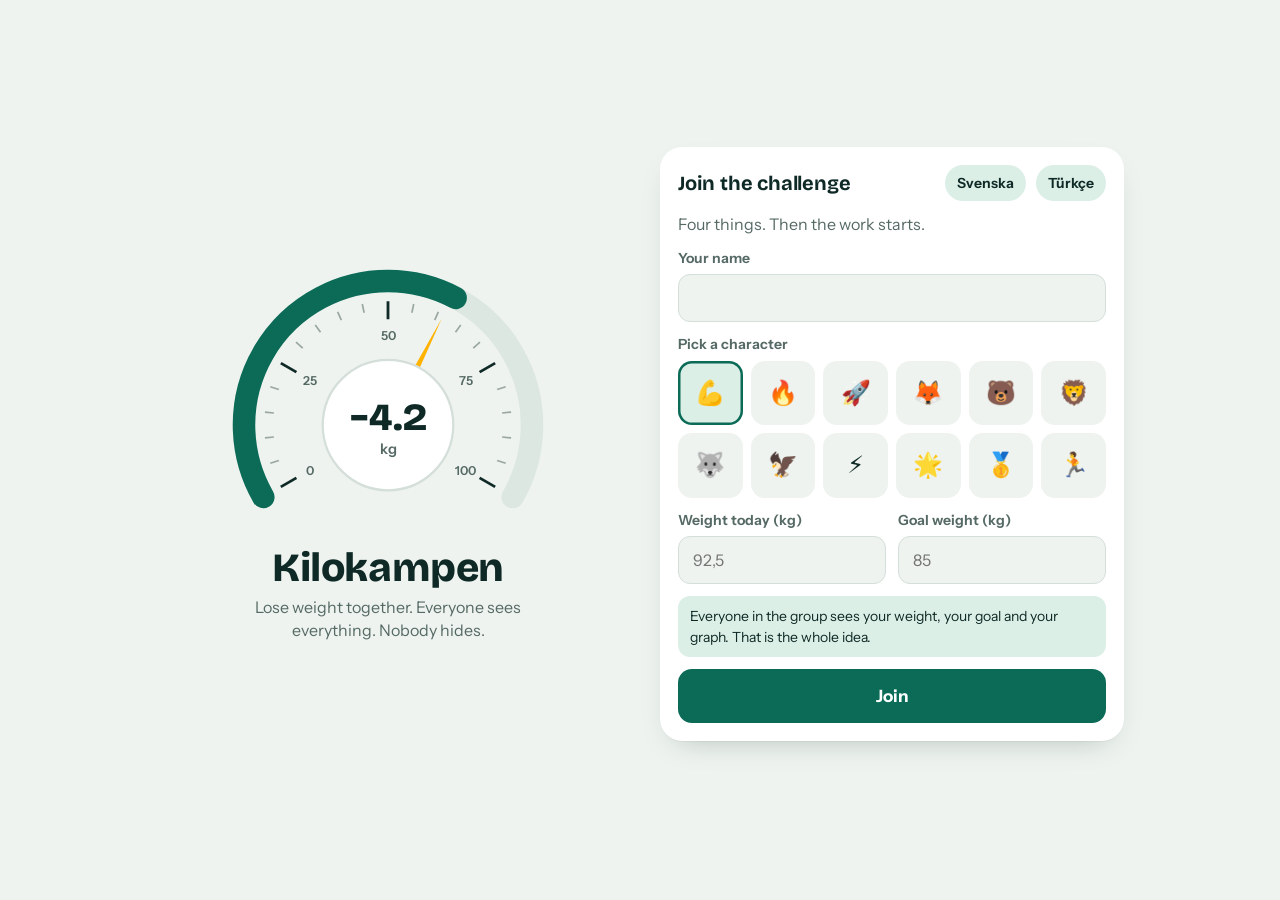
==== commit acad0085: "Kilokampen: Prognosen: målet är bara ditt eget, procent på slutdagen avgör, och vad som krävs för at" ====
--- a/index.html
+++ b/index.html
@@ -11,7 +11,7 @@
     <link rel="icon" href="icon.svg" type="image/svg+xml" />
     <link rel="apple-touch-icon" href="icon-180.png" />
     <title>Kilokampen</title>
-    <script type="module" crossorigin src="./assets/index-CvrrvDZU.js"></script>
+    <script type="module" crossorigin src="./assets/index-D1whUpKn.js"></script>
     <link rel="stylesheet" crossorigin href="./assets/index-BYfG5JZV.css">
   </head>
   <body>
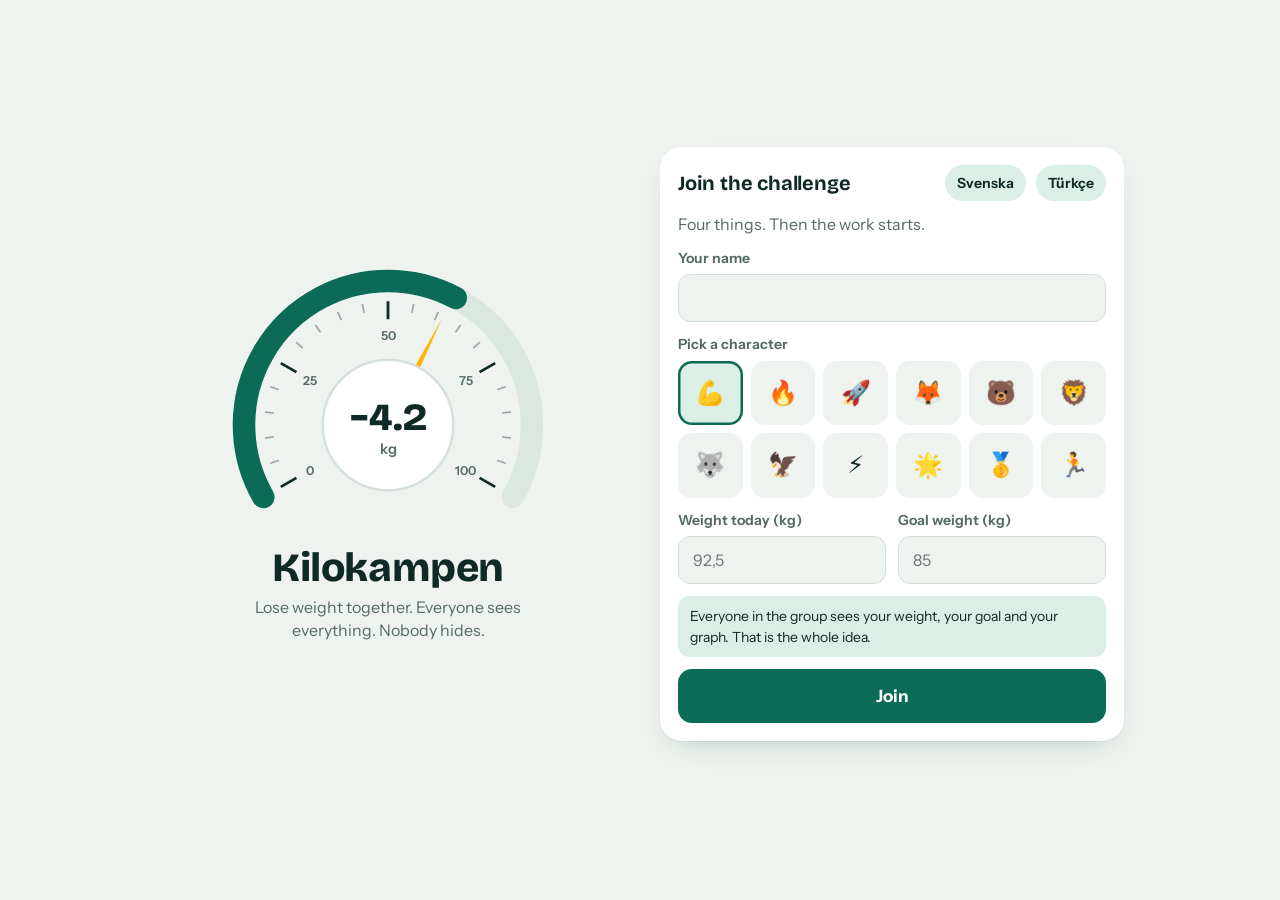
==== commit 3a6f50a7: "Kilokampen: Prognosen: tydligare text när det krävs mer än hälsosam takt för att gå om ledaren" ====
--- a/index.html
+++ b/index.html
@@ -11,7 +11,7 @@
     <link rel="icon" href="icon.svg" type="image/svg+xml" />
     <link rel="apple-touch-icon" href="icon-180.png" />
     <title>Kilokampen</title>
-    <script type="module" crossorigin src="./assets/index-D1whUpKn.js"></script>
+    <script type="module" crossorigin src="./assets/index-Cmvybt-m.js"></script>
     <link rel="stylesheet" crossorigin href="./assets/index-BYfG5JZV.css">
   </head>
   <body>
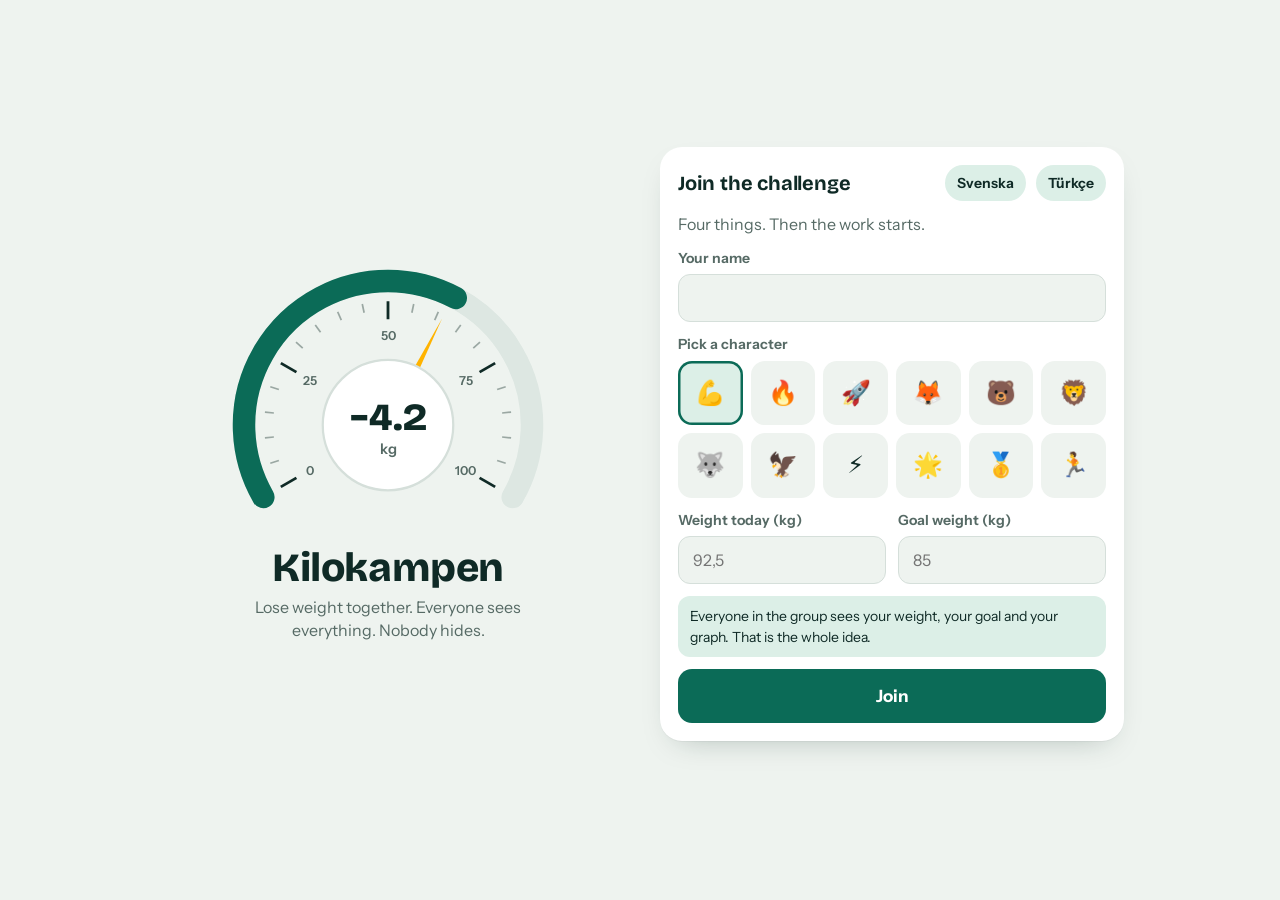
==== commit a06976ab: "Kilokampen: Prognosen som bild: var du är, var du hamnar, vad som krävs för att vinna och ditt eget " ====
--- a/index.html
+++ b/index.html
@@ -11,8 +11,8 @@
     <link rel="icon" href="icon.svg" type="image/svg+xml" />
     <link rel="apple-touch-icon" href="icon-180.png" />
     <title>Kilokampen</title>
-    <script type="module" crossorigin src="./assets/index-Cmvybt-m.js"></script>
-    <link rel="stylesheet" crossorigin href="./assets/index-BYfG5JZV.css">
+    <script type="module" crossorigin src="./assets/index-DNWI2jVL.js"></script>
+    <link rel="stylesheet" crossorigin href="./assets/index-DrfXHNSs.css">
   </head>
   <body>
     <div id="root"></div>
--- a/assets/index-DrfXHNSs.css
+++ b/assets/index-DrfXHNSs.css
@@ -0,0 +1 @@
+@font-face{font-family:Bricolage Grotesque Variable;font-style:normal;font-display:swap;font-weight:200 800;src:url(./bricolage-grotesque-vietnamese-wght-normal-BUzh504Q.woff2)format("woff2-variations");unicode-range:U+102-103,U+110-111,U+128-129,U+168-169,U+1A0-1A1,U+1AF-1B0,U+300-301,U+303-304,U+308-309,U+323,U+329,U+1EA0-1EF9,U+20AB}@font-face{font-family:Bricolage Grotesque Variable;font-style:normal;font-display:swap;font-weight:200 800;src:url(./bricolage-grotesque-latin-ext-wght-normal-CcLUaPy7.woff2)format("woff2-variations");unicode-range:U+100-2BA,U+2BD-2C5,U+2C7-2CC,U+2CE-2D7,U+2DD-2FF,U+304,U+308,U+329,U+1D00-1DBF,U+1E00-1E9F,U+1EF2-1EFF,U+2020,U+20A0-20AB,U+20AD-20C0,U+2113,U+2C60-2C7F,U+A720-A7FF}@font-face{font-family:Bricolage Grotesque Variable;font-style:normal;font-display:swap;font-weight:200 800;src:url(./bricolage-grotesque-latin-wght-normal-DLoelf7F.woff2)format("woff2-variations");unicode-range:U+??,U+131,U+152-153,U+2BB-2BC,U+2C6,U+2DA,U+2DC,U+304,U+308,U+329,U+2000-206F,U+20AC,U+2122,U+2191,U+2193,U+2212,U+2215,U+FEFF,U+FFFD}@font-face{font-family:Instrument Sans Variable;font-style:normal;font-display:swap;font-weight:400 700;src:url(./instrument-sans-latin-ext-wght-normal-B5bTHO_g.woff2)format("woff2-variations");unicode-range:U+100-2BA,U+2BD-2C5,U+2C7-2CC,U+2CE-2D7,U+2DD-2FF,U+304,U+308,U+329,U+1D00-1DBF,U+1E00-1E9F,U+1EF2-1EFF,U+2020,U+20A0-20AB,U+20AD-20C0,U+2113,U+2C60-2C7F,U+A720-A7FF}@font-face{font-family:Instrument Sans Variable;font-style:normal;font-display:swap;font-weight:400 700;src:url(./instrument-sans-latin-wght-normal-BbzFLZTg.woff2)format("woff2-variations");unicode-range:U+??,U+131,U+152-153,U+2BB-2BC,U+2C6,U+2DA,U+2DC,U+304,U+308,U+329,U+2000-206F,U+20AC,U+2122,U+2191,U+2193,U+2212,U+2215,U+FEFF,U+FFFD}:root{--bg:#eef3ef;--surface:#fff;--ink:#0f2a26;--muted:#566a65;--line:#d5dfda;--primary:#0b6b57;--on-primary:#fff;--soft:#dcefe7;--accent:#ffb300;--heart:#d6336c;--good:#0b7a52;--bad:#c0392b;--warn:#9a5b00;--track:#dde7e2;--shadow:0 1px 0 #0f2a260a, 0 12px 32px -18px #0f2a2659;--display:"Bricolage Grotesque Variable", "Instrument Sans Variable", system-ui, sans-serif;--body:"Instrument Sans Variable", system-ui, -apple-system, "Segoe UI", sans-serif;--lightningcss-light:initial;--lightningcss-dark: ;color-scheme:light}@media (prefers-color-scheme:dark){:root[data-theme=auto],:root:not([data-theme]){--bg:#0a1412;--surface:#13211e;--ink:#e8f2ee;--muted:#93a9a2;--line:#243833;--primary:#3dd6a9;--on-primary:#062019;--soft:#173029;--accent:#ffc53d;--heart:#ff7aa2;--good:#5be0a9;--bad:#ff8a7a;--warn:#ffc66b;--track:#1f332e;--shadow:0 0 0 1px #1d2f2b;--lightningcss-light: ;--lightningcss-dark:initial;color-scheme:dark}}:root[data-theme=dark]{--bg:#0a1412;--surface:#13211e;--ink:#e8f2ee;--muted:#93a9a2;--line:#243833;--primary:#3dd6a9;--on-primary:#062019;--soft:#173029;--accent:#ffc53d;--heart:#ff7aa2;--good:#5be0a9;--bad:#ff8a7a;--warn:#ffc66b;--track:#1f332e;--shadow:0 0 0 1px #1d2f2b;--lightningcss-light: ;--lightningcss-dark:initial;color-scheme:dark}*{box-sizing:border-box}html{-webkit-text-size-adjust:100%}body{background:var(--bg);color:var(--ink);font:16px/1.45 var(--body);-webkit-font-smoothing:antialiased;margin:0}h1,h2{font-family:var(--display);letter-spacing:-.01em;margin:0;line-height:1.1}h1{font-size:1.75rem;font-weight:750}h2{font-size:1.25rem;font-weight:700}p{margin:0}button{font:inherit;color:inherit;cursor:pointer;-webkit-tap-highlight-color:transparent;background:0 0;border:0}button:disabled{cursor:default}:focus-visible{outline:3px solid var(--accent);outline-offset:2px;border-radius:8px}.sr{clip-path:inset(50%);width:1px;height:1px;position:absolute;overflow:hidden}.muted{color:var(--muted)}.small{font-size:.875rem}.warn{color:var(--warn)}.error{color:var(--bad);font-weight:600}.note{background:var(--soft);border-radius:12px;padding:10px 12px;font-size:.875rem}.empty{color:var(--muted);text-align:center;padding:28px 0}.shell{min-height:100dvh}.main{max-width:1120px;padding:16px 16px calc(96px + env(safe-area-inset-bottom));padding-top:calc(16px + env(safe-area-inset-top));margin:0 auto}.nav{z-index:20;background:var(--surface);border-top:1px solid var(--line);padding:6px 6px calc(6px + env(safe-area-inset-bottom));display:flex;position:fixed;inset:auto 0 0}.brand{display:none}.nav-item{color:var(--muted);border-radius:12px;flex:1;justify-items:center;gap:2px;min-height:48px;padding:6px 2px;font-size:.6875rem;font-weight:600;display:grid}.nav-item svg{fill:currentColor}.nav-item.on{color:var(--primary)}.nav-pill{z-index:0;background:var(--soft);pointer-events:none;border-radius:12px;position:absolute}.nav-item{z-index:1;min-width:0}.nav-item span{white-space:nowrap;text-overflow:ellipsis;max-width:100%;overflow:hidden}@media (width<=899px){.nav-item{flex:auto;padding:6px 0;font-size:.65rem}}@media (width>=900px){.shell{grid-template-columns:232px 1fr;display:grid}.nav{border-top:0;border-right:1px solid var(--line);flex-direction:column;gap:4px;height:100dvh;padding:20px 14px;position:sticky;top:0}.brand{font:750 1.25rem var(--display);align-items:center;gap:10px;margin:0 6px 20px;display:flex}.nav-item{flex:none;grid-auto-flow:column;justify-content:start;gap:12px;padding:10px 12px;font-size:1rem}.main{width:100%;padding:32px 32px 48px}}.card{background:var(--surface);box-shadow:var(--shadow);border-radius:22px;align-content:start;gap:12px;min-width:0;padding:18px;display:grid}.stack{gap:16px;display:grid}.narrow{max-width:620px}.grid-home,.grid-two,.grid-three{gap:16px;display:grid}@media (width>=900px){.grid-home{grid-template-columns:minmax(0,5fr) minmax(0,6fr);align-items:start}.grid-two{grid-template-columns:minmax(0,3fr) minmax(0,2fr);align-items:start}.grid-three{grid-template-columns:repeat(3,minmax(0,1fr))}}.row{flex-wrap:wrap;gap:10px;display:flex}.row.end{align-items:end}.grow{flex:1}.row-between{justify-content:space-between;align-items:center;gap:12px;display:flex}.two{grid-template-columns:1fr 1fr;gap:12px;display:grid}.btn{border-radius:14px;justify-content:center;align-items:center;gap:8px;min-height:48px;padding:0 18px;font-weight:700;transition:transform 80ms;display:inline-flex}.btn:active{transform:scale(.97)}.btn.big{width:100%;min-height:54px;font-size:1.0625rem}.btn.primary{background:var(--primary);color:var(--on-primary)}.btn.ghost{background:var(--soft);color:var(--ink)}.btn.danger{color:var(--bad);box-shadow:inset 0 0 0 1.5px var(--line)}.btn:disabled{opacity:.6}.chip{background:var(--soft);white-space:nowrap;border-radius:999px;min-height:36px;padding:0 12px;font-size:.875rem;font-weight:650}.link{color:var(--primary);text-underline-offset:3px;justify-self:start;padding:6px 0;font-weight:650;text-decoration:underline}.icon-btn{background:var(--soft);border-radius:50%;width:44px;height:44px}.seg{background:var(--track);border-radius:12px;padding:3px;display:inline-flex}.seg.wide{display:flex}.seg button{min-height:38px;color:var(--muted);border-radius:10px;flex:1;padding:0 12px;font-size:.875rem;font-weight:650}.seg button.on{background:var(--surface);color:var(--ink);box-shadow:0 1px 3px #0000001f}.field{border:0;gap:6px;min-width:0;margin:0;padding:0;display:grid}.field>span,.field>legend{color:var(--muted);padding:0;font-size:.875rem;font-weight:650}.field>legend{margin-bottom:6px}input{font:inherit;color:var(--ink);background:var(--bg);border:1.5px solid var(--line);border-radius:12px;width:100%;min-width:0;min-height:48px;padding:0 14px}input:focus{border-color:var(--primary);box-shadow:0 0 0 3px var(--soft);outline:none}input:disabled{opacity:.6}.dial{justify-self:center;width:100%;max-width:380px;display:block}.dial-track{fill:none;stroke:var(--track);stroke-width:20px;stroke-linecap:round}.dial-fill{fill:none;stroke:var(--primary);stroke-width:20px;stroke-linecap:round}.dial-tick{stroke:var(--muted);stroke-width:1.5px;opacity:.55}.dial-tick.major{stroke:var(--ink);stroke-width:2.5px;opacity:1}.dial-num{fill:var(--muted);font:600 11px var(--body);text-anchor:middle}.dial-needle{fill:var(--accent)}.dial-hub{fill:var(--surface);stroke:var(--line);stroke-width:2px}.dial-big{fill:var(--ink);font:800 34px var(--display);text-anchor:middle;font-variant-numeric:tabular-nums}.dial-sub{fill:var(--muted);font:600 13px var(--body);text-anchor:middle;animation:.6s cubic-bezier(.2,.8,.2,1) .35s backwards dial-text}@keyframes dial-text{0%{opacity:0;transform:translateY(6px)}}@media (prefers-reduced-motion:reduce){.dial-sub{animation:none}.btn{transition:none}}.hero-line{text-align:center;font:700 1.125rem var(--display);margin-top:-18px}.pills{flex-wrap:wrap;justify-content:center;gap:8px;display:flex}.pill{background:var(--bg);font-variant-numeric:tabular-nums;border-radius:999px;padding:6px 12px;font-size:.875rem;font-weight:650}.remind{background:color-mix(in srgb, var(--accent) 22%, var(--surface));border-radius:16px;gap:12px;padding:14px;display:grid}.remind div{gap:2px;display:grid}.remind span{font-size:.875rem}.fab{right:16px;bottom:calc(82px + env(safe-area-inset-bottom));z-index:15;background:var(--accent);color:#2a1e00;border-radius:999px;align-items:center;gap:8px;min-height:54px;padding:0 20px;font-weight:800;display:inline-flex;position:fixed;box-shadow:0 10px 24px -8px #00000073}@media (width>=900px){.fab{bottom:32px;right:32px}}.chart{touch-action:pan-y;width:100%;display:block}.chart-grid{stroke:var(--line);stroke-width:1px}.chart-axis{fill:var(--muted);font:500 11px var(--body);font-variant-numeric:tabular-nums}.chart-goal{stroke:var(--accent);stroke-width:2px;stroke-dasharray:6 5}.chart-goal-label{fill:var(--warn);font:700 11px var(--body)}.chart-goal.win{stroke:var(--good);stroke-dasharray:2 4;stroke-linecap:round}.chart-goal-label.win{fill:var(--good)}.chart-dot{stroke:var(--surface);stroke-width:1.5px}.chart-tip{fill:var(--ink)}.chart-tip-text{fill:var(--surface);font:700 11px var(--body)}.legend{color:var(--muted);flex-wrap:wrap;gap:6px 14px;font-size:.8125rem;display:flex}.legend i{border-radius:50%;width:10px;height:10px;margin-right:6px;display:inline-block}.forecast{gap:12px;display:grid}.fc-pace{grid-template-columns:1fr auto;align-items:baseline;gap:6px 12px;display:grid}.fc-pace span{font-weight:600}.fc-pace strong{font:800 1.125rem var(--display);font-variant-numeric:tabular-nums}.fc-pace strong.up{color:var(--warn)}.fc-pace small{color:var(--muted);font-variant-numeric:tabular-nums;grid-column:1/-1}.fc-hard{color:var(--warn);font-weight:700}.fc-teaser{text-align:left;background:var(--soft);width:100%;color:var(--ink);font:inherit;cursor:pointer;border:0;border-radius:14px;justify-content:space-between;align-items:center;gap:12px;padding:12px 14px;font-size:.9375rem;display:flex}.fc-teaser b{font-weight:700;display:block}.fc-teaser.bad b{color:var(--warn)}.fc-teaser-more{color:var(--primary);white-space:nowrap;flex:none;font-weight:700}.fc-result{background:var(--soft);border-radius:16px;gap:4px;padding:14px 16px;display:grid}.fc-result strong{font:800 2.25rem/1 var(--display);font-variant-numeric:tabular-nums}.fc-result small{color:var(--muted);font-variant-numeric:tabular-nums}.fc-line{font-weight:600}.ladder{margin:4px 0;padding:0;list-style:none}.lad-step,.lad-seg{grid-template-columns:4.25rem 34px minmax(0,1fr);align-items:center;column-gap:12px;display:grid}.lad-kg{text-align:right;font:800 1.0625rem/1 var(--display);font-variant-numeric:tabular-nums}.lad-dot{background:var(--surface);width:34px;height:34px;box-shadow:inset 0 0 0 2px var(--track);border-radius:50%;place-items:center;font-size:17px;line-height:1;display:grid}.lad-txt{min-width:0;padding:4px 0;display:grid}.lad-txt strong{font-weight:700;line-height:1.25}.lad-txt small{color:var(--muted);font-variant-numeric:tabular-nums;font-size:.8125rem;line-height:1.3}.lad-step.now .lad-dot{background:var(--soft);box-shadow:inset 0 0 0 3px var(--primary)}.lad-step.now .lad-kg{color:var(--primary)}.lad-step.end .lad-dot{box-shadow:inset 0 0 0 3px var(--primary)}.lad-step.end .lad-kg{font-size:1.375rem}.lad-step.end.up .lad-dot{box-shadow:inset 0 0 0 3px var(--warn)}.lad-step.end.up .lad-kg,.lad-step.end.up .lad-txt small{color:var(--warn)}.lad-step.win .lad-dot{background:color-mix(in srgb, var(--good) 18%, var(--surface));box-shadow:inset 0 0 0 3px var(--good)}.lad-step.win .lad-kg,.lad-step.win strong{color:var(--good)}.lad-step.goal .lad-dot{background:var(--surface);box-shadow:none;border:2px dashed var(--accent)}.lad-step.goal .lad-kg{color:var(--muted);font-weight:700}.lad-step.goal .lad-txt small:last-child{font-style:italic}.lad-seg{min-height:18px}.lad-step:before{content:"";background:repeating-linear-gradient(to bottom, var(--primary) 0 6px, transparent 6px 11px);grid-area:1/2;place-self:stretch center;width:3px}.lad:first-child .lad-step:before{align-self:end;height:50%}.lad:last-child .lad-step:before{align-self:start;height:50%}.lad:only-child .lad-step:before{display:none}.lad-dot{z-index:1;grid-area:1/2}.lad-kg{grid-area:1/1}.lad-txt{grid-area:1/3}.lad-txt small.lad-gap{color:var(--warn);font-weight:800}.lad-txt small.lad-margin{color:var(--good);font-weight:800}.lad-seg i{background:repeating-linear-gradient(to bottom, var(--primary) 0 6px, transparent 6px 11px);border-radius:2px;grid-column:2;justify-self:center;width:3px;height:100%}.lad-seg.past i{background:var(--primary)}.lad-seg small{color:var(--muted);font-variant-numeric:tabular-nums;grid-column:3;font-size:.75rem}.lad-seg.gap i{background:repeating-linear-gradient(to bottom, var(--warn) 0 6px, transparent 6px 11px)}.lad-seg.gap small{color:var(--warn);font-size:.875rem;font-weight:800}.lad-seg.margin small{color:var(--good);font-size:.875rem;font-weight:800}.legend i.dash{vertical-align:middle;border-top:3px dashed;border-radius:0;width:18px;height:0}.fc-result.up small{color:var(--warn);font-weight:600}.fc-group{border-top:1px solid var(--line);gap:8px;padding-top:12px;display:grid}.fc-group h3{font:700 1.0625rem var(--display)}.fc-rank{gap:2px;margin:0;padding:0;list-style:none;display:grid}.fc-rank li{border-radius:12px;grid-template-columns:26px 32px minmax(0,1fr) auto;align-items:center;gap:10px;padding:8px 6px;display:grid}.fc-rank li.me{background:var(--soft)}.fc-pos{text-align:center;font-variant-numeric:tabular-nums;color:var(--muted);font-weight:800}.fc-who{min-width:0;display:grid}.fc-who strong{text-overflow:ellipsis;white-space:nowrap;overflow:hidden}.fc-who small{color:var(--muted);font-size:.75rem;line-height:1.3}.fc-num{text-align:right;font-variant-numeric:tabular-nums;display:grid}.fc-num strong{font:800 1rem var(--display)}.fc-num small{color:var(--muted);white-space:nowrap;font-size:.75rem}.fc-num.up strong{color:var(--warn)}.bar{background:var(--track);border-radius:999px;height:10px;display:block;overflow:hidden}.bar>span{background:var(--primary);border-radius:999px;height:100%;transition:width .6s;display:block}.together-num{font:800 2.25rem/1 var(--display);font-variant-numeric:tabular-nums}.list{margin:0;padding:0;list-style:none}.list li{border-top:1px solid var(--line);font-variant-numeric:tabular-nums;grid-template-columns:4.5rem 1fr auto auto;align-items:center;gap:10px;min-height:46px;display:grid}.list li:first-child{border-top:0}.list li>span:first-child{color:var(--muted);font-size:.875rem}.delta{color:var(--muted);font-size:.875rem;font-weight:700}.delta.good{color:var(--good)}.delta.bad{color:var(--bad)}.avatar{border-radius:50%;flex:none;place-items:center;display:inline-grid}.board{gap:8px;margin:0;padding:0;list-style:none;display:grid}.board>li{background:var(--bg);border-radius:16px}.board>li.me{box-shadow:inset 0 0 0 2px var(--primary)}.board-row{text-align:left;border-radius:16px;grid-template-columns:28px 40px 1fr auto;align-items:center;gap:10px;width:100%;min-height:64px;padding:10px 12px;display:grid}.rank{font:800 1.125rem var(--display);text-align:center;color:var(--muted)}.rank.r1,.rank.r2,.rank.r3{color:#231a00;border-radius:50%;place-items:center;width:28px;height:28px;font-size:.9375rem;display:grid}.rank.r1{background:#ffc83d}.rank.r2{background:#c9d3d0}.rank.r3{background:#e0a26b}.board-name{gap:5px;min-width:0;display:grid}.board-name strong{white-space:nowrap;text-overflow:ellipsis;overflow:hidden}.board-name em{color:var(--muted);font-size:.8125rem;font-style:normal;font-weight:500}.board-name small{font-size:.75rem;font-weight:650}.board-num{font-variant-numeric:tabular-nums;justify-items:end;display:grid}.board-num strong{font:800 1.125rem var(--display)}.board-num small{color:var(--muted);font-size:.8125rem}.board-more{gap:10px;padding:4px 12px 14px;display:grid}.board-more dl{grid-template-columns:repeat(3,1fr);gap:8px;margin:0;display:grid}.board-more dl div{background:var(--surface);border-radius:12px;padding:8px 10px}.board-more dt{color:var(--muted);font-size:.75rem}.board-more dd{font-variant-numeric:tabular-nums;margin:0;font-weight:700}.points{gap:10px;margin:0;padding:0;list-style:none;display:grid}.points li{grid-template-columns:32px 5.5rem 1fr 2rem;align-items:center;gap:10px;display:grid}.points li span:nth-child(2){white-space:nowrap;text-overflow:ellipsis;overflow:hidden}.points strong{text-align:right;font-variant-numeric:tabular-nums}.challenge-icon{font-size:2.25rem;line-height:1}.challenge-head{grid-template-columns:auto 1fr;align-items:start;gap:14px;display:grid}.challenge-head h2{margin:0 0 4px}.challenge-head p{margin:0}.ch-vote{grid-template-columns:1fr 1fr;gap:8px;display:grid}.ch-vote-btn{min-height:40px;box-shadow:inset 0 0 0 1.5px var(--line);color:var(--muted);background:0 0;border-radius:999px;padding:0 10px;font-size:.875rem;font-weight:650}.ch-vote-btn.on{background:color-mix(in srgb, var(--accent) 22%, var(--surface));box-shadow:inset 0 0 0 1.5px var(--accent);color:var(--ink)}.ch-fav{margin:0;font-weight:650}.card.challenge.full{box-shadow:inset 0 0 0 3px var(--accent), var(--shadow);background:color-mix(in srgb, var(--accent) 10%, var(--surface))}.ch-full{font:800 1.0625rem/1.2 var(--display);color:var(--ink);margin:0}.ch-habit{gap:6px;display:grid}.ch-habit p{margin:0;font-weight:650}.ch-habit.on p{color:var(--ink);font-weight:800}.full-party h2{font-size:1.6rem}.full-party>p{margin:0}.full-badge{background:color-mix(in srgb, var(--accent) 22%, var(--surface));border-radius:999px;padding:6px 12px;font-weight:700}.full-coach{text-align:left;width:100%;margin:4px 0 0}.ch-who{flex-wrap:wrap;gap:4px 12px;margin:0;display:flex}.ch-sub h2{margin:8px 0 4px}.ch-sub p{margin:0}.ch-skipped h3{margin:0 0 4px}.ch-skip-list{flex-wrap:wrap;gap:8px;margin-top:10px;display:flex}.ch-reasons{gap:10px;margin-top:12px;display:grid}.challenge.done{box-shadow:inset 0 0 0 2px var(--primary), var(--shadow)}.week{grid-template-columns:repeat(7,minmax(0,1fr));gap:6px;display:grid}.day{aspect-ratio:1;background:var(--bg);min-width:0;min-height:0;color:var(--muted);border-radius:50%;font-size:.875rem;font-weight:700}.day.today{box-shadow:inset 0 0 0 2px var(--accent);color:var(--ink)}.day.on{background:var(--primary);color:var(--on-primary)}.day:disabled{opacity:.45}.badges{grid-template-columns:repeat(auto-fill,minmax(150px,1fr));gap:12px;display:grid}.badge{background:var(--surface);text-align:center;box-shadow:var(--shadow);border-radius:20px;justify-items:center;gap:4px;padding:16px 12px;display:grid}.badge-icon{background:color-mix(in srgb, var(--accent) 28%, var(--surface));border-radius:50%;place-items:center;width:72px;height:72px;margin-bottom:4px;font-size:2.5rem;line-height:1.1;display:grid}.badge small{color:var(--muted);font-size:.8125rem}.badge:not(.on){box-shadow:inset 0 0 0 1.5px var(--line);background:0 0}.badge:not(.on) .badge-icon{filter:grayscale();opacity:.35;background:var(--track)}.badge:not(.on) strong{color:var(--muted)}.updates{margin:0;padding-left:18px}.join{min-height:100dvh;padding:calc(20px + env(safe-area-inset-top)) 16px 32px;align-content:start;gap:16px;max-width:1000px;margin:0 auto;display:grid}.join-art{text-align:center;justify-items:center;gap:6px;display:grid}.join-art .dial{max-width:250px}.join-art h1{font-size:2.5rem;font-weight:800}.join-art p{color:var(--muted);max-width:30ch}.emoji-grid{grid-template-columns:repeat(6,1fr);gap:8px;display:grid}.emoji{aspect-ratio:1;background:var(--bg);border-radius:14px;min-height:44px;font-size:1.5rem}.emoji.on{background:var(--soft);box-shadow:inset 0 0 0 2.5px var(--primary)}@media (width>=900px){.join{grid-template-columns:1fr 1fr;align-content:center;align-items:center;gap:40px}.join-art .dial{max-width:360px}}.sheet-wrap{z-index:40;background:#04100d8c;place-items:end center;display:grid;position:fixed;inset:0}.sheet{background:var(--surface);width:100%;max-width:480px;padding:18px 18px calc(22px + env(safe-area-inset-bottom));border-radius:26px 26px 0 0;gap:14px;animation:.22s ease-out rise;display:grid}.sheet form{gap:14px;display:grid}.sheet-head{justify-content:space-between;align-items:center;display:flex}@keyframes rise{0%{opacity:0;transform:translateY(24px)}}@media (width>=900px){.sheet-wrap{align-items:center}.sheet{border-radius:26px}}@media (prefers-reduced-motion:reduce){.sheet{animation:none}}.stepper{grid-template-columns:60px 1fr 60px;align-items:center;gap:10px;display:grid}.step{background:var(--soft);border-radius:18px;height:60px;font-size:1.75rem;font-weight:700}.stepper label{display:block;position:relative}.stepper input{text-align:center;height:84px;font:800 2.75rem var(--display);font-variant-numeric:tabular-nums;padding-right:34px}.stepper small{color:var(--muted);font-weight:700;position:absolute;bottom:18px;right:14px}.confetti{pointer-events:none;z-index:60;width:100%;height:100%;position:fixed;inset:0}.toasts{left:0;right:0;top:calc(12px + env(safe-area-inset-top));z-index:70;pointer-events:none;justify-items:center;gap:8px;padding:0 16px;display:grid;position:fixed}.toast{background:var(--ink);color:var(--bg);border-radius:999px;padding:10px 16px;font-size:.9375rem;font-weight:700;box-shadow:0 10px 24px -10px #00000080}.splash{text-align:center;place-content:center;justify-items:center;gap:12px;min-height:100dvh;padding:24px;display:grid}.banner{border-radius:14px;padding:10px 14px;font-size:.9375rem;font-weight:650}.warn-bg{background:color-mix(in srgb, var(--accent) 24%, var(--surface))}.cheer-bg{background:var(--soft)}.code-input{font:800 1.375rem var(--display);letter-spacing:.12em;text-transform:uppercase}.invite-code{font:800 2rem var(--display);letter-spacing:.14em;text-align:center;background:var(--bg);-webkit-user-select:all;user-select:all;border-radius:16px;padding:14px 8px}.feed{gap:10px;margin:0;padding:0;list-style:none;display:grid}.feed li{grid-template-columns:32px 1fr auto;align-items:center;gap:10px;font-size:.9375rem;display:grid}.feed em{font-style:normal}.feed small{color:var(--muted);white-space:nowrap;font-size:.8125rem}.final{box-shadow:0 0 0 3px var(--accent), var(--shadow)}.final h3{font:700 1rem var(--display);margin:4px 0 0}.final-kicker{font:700 .9375rem var(--display);color:var(--warn)}.final-body,.final-col{align-content:start;gap:12px;min-width:0;display:grid}.final-winner{background:color-mix(in srgb, var(--accent) 26%, var(--surface));border-radius:18px;grid-template-columns:auto 1fr;align-items:center;gap:14px;padding:14px;display:grid}.final-winner div{gap:2px;min-width:0;display:grid}.final-winner strong{font:800 1.5rem/1.1 var(--display);overflow-wrap:anywhere}.final-winner span:last-child{font-variant-numeric:tabular-nums;font-weight:650}.final-label{color:var(--warn);font-size:.8125rem;font-weight:700}.final-list{gap:6px;margin:0;padding:0;list-style:none;display:grid}.final-list li{border-radius:12px;grid-template-columns:28px 32px minmax(0,1fr) auto;align-items:center;gap:10px;padding:6px 8px;display:grid}.final-list li.me{background:var(--soft)}.final-list li>strong{overflow-wrap:anywhere}.final-list em{color:var(--muted);font-style:normal;font-weight:500}.final-num{font-variant-numeric:tabular-nums;justify-items:end;display:grid}.final-num strong{font:800 1.0625rem var(--display)}.final-num small{color:var(--muted);font-size:.8125rem}.final-tiles{grid-template-columns:repeat(2,minmax(0,1fr));gap:8px;display:grid}.final-tiles div{background:var(--bg);border-radius:14px;gap:2px;padding:10px 12px;display:grid}.final-tiles strong{font:800 1.5rem/1.1 var(--display);font-variant-numeric:tabular-nums}.final-tiles span{color:var(--muted);font-size:.8125rem}.final-honors{gap:8px;margin:0;padding:0;list-style:none;display:grid}.final-honors li{grid-template-columns:36px minmax(0,1fr) auto;align-items:center;gap:10px;display:grid}.final-honors li>span:nth-child(2){min-width:0;display:grid}.final-honors small{color:var(--muted);font-size:.8125rem}.final-honor-icon{background:var(--soft);border-radius:50%;place-items:center;width:36px;height:36px;font-size:1.125rem;display:grid}.final-me{font-weight:650}.final-hint{text-align:left;justify-self:start}.party-total{font-weight:650}@media (width>=900px){.final-body{grid-template-columns:minmax(0,1fr) minmax(0,1fr);gap:24px}.grid-home>.wide{grid-column:1/-1}}.join-form .seg button{padding:0 10px}textarea{font:inherit;color:var(--ink);background:var(--bg);border:1.5px solid var(--line);resize:vertical;border-radius:12px;width:100%;min-height:96px;padding:12px 14px}textarea:focus{border-color:var(--primary);box-shadow:0 0 0 3px var(--soft);outline:none}.fb-shot{border:1px solid var(--line);border-radius:12px;justify-self:start;max-width:100%;max-height:420px}.fb-body{white-space:pre-wrap;overflow-wrap:anywhere}.fb-status{background:var(--track);white-space:nowrap;border-radius:999px;padding:4px 10px;font-size:.8125rem;font-weight:700}.fb-status.s-planned{background:color-mix(in srgb, var(--accent) 30%, var(--surface))}.fb-status.s-doing{background:color-mix(in srgb, #3b6fe0 24%, var(--surface))}.fb-status.s-done{background:var(--soft);color:var(--good)}.fb-status.s-declined{color:var(--muted)}.fb-reply{background:var(--bg);border-radius:14px;gap:2px;padding:10px 12px;display:grid}.fb-reply.official{background:var(--soft)}.fb-reply p{white-space:pre-wrap;overflow-wrap:anywhere}.fb-seg{flex-wrap:wrap}.fb-seg button{flex:1 0 30%}.fb-item .row input{flex:1;min-width:0}.danger-link{color:var(--bad)}.dot{background:var(--heart);color:#fff;min-width:18px;height:18px;font:700 11px/18px var(--body);text-align:center;border-radius:999px;padding:0 5px;font-style:normal;position:absolute;top:4px;right:calc(50% - 22px)}.nav-item{position:relative}.topbar{justify-content:space-between;align-items:center;gap:12px;margin:-4px 0 12px;display:flex}.topbar-brand{min-width:0;font:750 1.0625rem var(--display);align-items:center;gap:8px;display:flex}.topbar-brand span{text-overflow:ellipsis;white-space:nowrap;overflow:hidden}.settings-btn{background:var(--soft);width:44px;height:44px;color:var(--muted);border-radius:50%;flex:none;place-items:center;display:grid;position:relative}.settings-btn svg{fill:currentColor}.settings-btn.on{color:var(--primary);box-shadow:inset 0 0 0 2px var(--primary)}.settings-btn .dot{top:-4px;right:-4px}.nav-settings{display:none}@media (width>=900px){.topbar{display:none}.nav-settings{margin-top:auto;display:grid}.dot{margin-left:auto;position:static}}.as-button{text-align:left;width:100%}.nudge{flex-wrap:wrap;justify-content:space-between;align-items:center;gap:6px 14px;display:flex}.fb-actions{gap:10px;display:grid}@media (width>=520px){.fb-actions{grid-template-columns:1fr 1fr}}.steps-input{font:800 1.375rem var(--display);font-variant-numeric:tabular-nums}.step-days{grid-template-columns:repeat(7,1fr);gap:6px;display:grid}.step-days button{justify-items:stretch;gap:4px;min-width:0;padding:0;display:grid}.step-days .step-bar{background:var(--bg);border-radius:8px;align-items:end;height:64px;display:flex;overflow:hidden}.step-days button.today .step-bar{box-shadow:inset 0 0 0 2px var(--accent)}.step-days button.picked .step-bar{outline:2px solid var(--ink);outline-offset:2px}.step-days small{color:var(--muted);text-align:center;font-size:.75rem;font-weight:700}.step-days button.picked small{color:var(--ink)}.step-days i{background:var(--muted);opacity:.55;border-radius:8px;width:100%;min-height:0;transition:height .5s;display:block}.step-days button.hit i{background:var(--primary);opacity:1}.goal-stepper{font-variant-numeric:tabular-nums;align-items:center;gap:10px;display:inline-flex}.small-step{border-radius:12px;width:40px;height:40px;font-size:1.25rem}.small-step:disabled{opacity:.4}.steps-table li{grid-template-columns:32px 5.5rem 1fr 4.5rem}.day.picked{outline:2px solid var(--ink);outline-offset:2px}.train-what{margin:4px 0 0;font-weight:700}.train-kinds{grid-template-columns:repeat(2,minmax(0,1fr));gap:8px;display:grid}.train-kind{background:var(--bg);text-align:left;border-radius:14px;align-items:center;gap:8px;min-width:0;min-height:48px;padding:0 12px;font-weight:650;display:flex}.train-kind.on{background:var(--primary);color:var(--on-primary)}.train-table li{grid-template-columns:32px minmax(0,1fr) auto 4rem}.train-icons{white-space:nowrap;font-size:1.0625rem}.push-help{gap:10px;display:grid}.push-help ol{gap:8px;margin:0;padding-left:22px;font-size:.9375rem;display:grid}.week-row{background:var(--bg);border-radius:14px;gap:2px;padding:10px 12px;display:grid}.week-row.crown-row{background:color-mix(in srgb, var(--accent) 26%, var(--surface))}.week-label{color:var(--muted);font-size:.8125rem;font-weight:650}.hall{gap:8px;margin:0 0 8px;padding:0;list-style:none;display:grid}.hall li{font-variant-numeric:tabular-nums;grid-template-columns:1fr auto auto;align-items:baseline;gap:12px;display:grid}.hall li span:last-child{font:800 1rem var(--display)}.party-wrap{align-items:center;padding:16px}.party{background:var(--surface);text-align:center;width:100%;max-width:400px;box-shadow:0 0 0 4px var(--accent), 0 30px 60px -20px #0009;border-radius:28px;justify-items:center;gap:12px;padding:28px 20px 20px;animation:.3s ease-out rise;display:grid}.party-crown{font-size:4rem;line-height:1;animation:1.6s ease-in-out infinite alternate crown}.party-kicker{font:700 1rem var(--display);color:var(--warn)}.party h2{font-size:2rem;font-weight:800}@keyframes crown{0%{transform:translateY(0)rotate(-6deg)}to{transform:translateY(-6px)rotate(6deg)}}@media (prefers-reduced-motion:reduce){.party,.party-crown{animation:none}}.members{gap:12px;margin:0;padding:0;list-style:none;display:grid}.members li{border-top:1px solid var(--line);gap:8px;padding-top:12px;display:grid}.members li:first-child{border-top:0;padding-top:0}.member-name{align-items:center;gap:10px;min-width:0;display:inline-flex}select{font:inherit;color:var(--ink);background:var(--bg);border:1.5px solid var(--line);border-radius:12px;width:100%;min-width:0;min-height:48px;padding:0 12px}select:focus{border-color:var(--primary);box-shadow:0 0 0 3px var(--soft);outline:none}.coach .fast-time{--lightningcss-light: ;--lightningcss-dark:initial;color-scheme:dark}.fast-time{font-variant-numeric:tabular-nums;align-items:center;font-size:1.25rem;font-weight:700;display:flex}.coach{--c-bg:#0e1513;--c-ink:#f3f6f4;--c-muted:#a9b8b3;--c-accent:#ffc53d;--c-soft:#1f2b28;--c-line:#33433f;background:var(--c-bg);color:var(--c-ink);box-shadow:0 0 0 2px var(--c-accent), var(--shadow)}.coach .muted,.coach .field>span,.coach .field small{color:var(--c-muted)}.coach .link{color:var(--c-accent)}.coach .btn.primary{background:var(--c-accent);color:#231a00}.coach .btn.ghost{background:var(--c-soft);color:var(--c-ink);box-shadow:inset 0 0 0 1.5px var(--c-line)}.coach select,.coach input{background:var(--c-soft);color:var(--c-ink);border-color:var(--c-line)}.coach .seg{background:var(--c-soft)}.coach .seg button{color:var(--c-muted)}.coach .seg button.on{background:var(--c-accent);color:#231a00}.party.push-ask{max-height:calc(100dvh - 32px);box-shadow:0 0 0 4px var(--c-accent), 0 30px 60px -20px #000000b3;gap:10px;overflow-y:auto}.push-ask h2{font:800 1.75rem/1.15 var(--display)}.push-ask-icon{font-size:3.25rem;line-height:1;animation:1.6s ease-in-out infinite alternate crown}.push-ask-fear{color:var(--c-accent);font-weight:750}.push-ask .btn.ghost:not(.big){width:100%}.push-ask .push-help{text-align:left;width:100%}@media (prefers-reduced-motion:reduce){.push-ask-icon{animation:none}}.coach-kicker{font:800 .8125rem/1.2 var(--display);letter-spacing:.06em;text-transform:uppercase;color:var(--c-accent)}.coach-pitch{font-size:1.0625rem;font-weight:650}.coach-now{gap:12px;max-width:680px;display:grid}.coach-ask{background:var(--c-soft);box-shadow:inset 0 0 0 1.5px var(--c-accent);border-radius:16px;gap:10px;padding:14px;display:grid}.coach-q{font:800 1.25rem/1.25 var(--display)}.coach-line{font-weight:650}.coach-roll{color:var(--c-ink);margin:0;font-weight:650}.report-ask .btn.big,.stop-ask .btn.big,.stop-ask .field{width:100%}.stop-ask .field{text-align:left}.coach-said{background:var(--c-accent);color:#231a00;border-radius:14px;padding:10px 12px;font-weight:750}.coach-warn{color:var(--c-accent);font-weight:700}.coach-clock{gap:6px;display:grid}.coach-clock .btn{justify-self:start}.coach-label{color:var(--c-muted);font-size:.875rem;font-weight:700}.coach-big{font:800 2.25rem/1 var(--display);font-variant-numeric:tabular-nums}.coach-big-line{flex-wrap:wrap;align-items:baseline;gap:8px;display:flex}.coach-clock.soon .coach-big{color:var(--c-accent)}.coach-body{background:var(--c-soft);border-radius:12px;padding:10px 12px;font-size:.9375rem}.coach-streak{font-weight:750}.coach-goal{font:800 1.5rem var(--display);color:var(--c-accent);font-variant-numeric:tabular-nums}.fast-days,.fast-body,.fast-group{gap:6px;margin:0;padding:0;list-style:none;display:grid}.fast-days li{background:var(--bg);border-radius:12px;grid-template-columns:28px minmax(0,1fr) auto auto;align-items:center;gap:10px;padding:6px 8px;display:grid}.fast-days li>span:nth-child(2),.fast-group li>span:nth-child(2){min-width:0;display:grid}.fast-days small,.fast-group small{color:var(--muted);font-size:.8125rem}.fast-mark{background:var(--track);width:28px;height:28px;color:var(--muted);border-radius:50%;place-items:center;font-weight:800;display:grid}.fast-days li.yes .fast-mark{background:var(--good);color:var(--surface)}.fast-days li.no .fast-mark{background:var(--bad);color:var(--surface)}.fast-goal{font:750 1rem var(--display);font-variant-numeric:tabular-nums}.fast-body li{border-radius:12px;grid-template-columns:64px minmax(0,1fr);gap:10px;padding:8px 10px;display:grid}.fast-body li.here{background:color-mix(in srgb, var(--accent) 26%, var(--surface))}.fast-body strong{font-variant-numeric:tabular-nums;white-space:nowrap}.fact-today{font-size:1.0625rem;font-weight:650}.facts summary{cursor:pointer;color:var(--primary);font-weight:650}.facts ul{gap:6px;margin:8px 0 0;padding-left:20px;display:grid}.fast-group li{border-radius:12px;grid-template-columns:32px minmax(0,1fr) auto;align-items:center;gap:10px;padding:6px 8px;display:grid}.fast-group li.me{background:var(--soft)}.update-banner{margin-bottom:16px;display:block}.version-card h3{margin:14px 0 8px;font-size:1rem}.ver-ok{color:var(--good)}.ver-list{gap:10px;margin:0;padding:0;list-style:none;display:grid}.ver-list li{grid-template-columns:1fr auto;align-items:center;gap:2px 12px;display:grid}.ver-list li small{grid-column:1/-1;padding-left:38px}.ver-facts{flex-wrap:wrap;gap:2px 10px;display:flex}.ver-facts .on{color:var(--good);font-weight:650}.ver-facts .off{color:var(--bad);font-weight:650}.ver-facts .muted:empty{display:none}.coach-help{border-radius:16px;gap:8px;margin:0 0 14px;padding:14px;display:grid}.coach-help>strong{font:800 1.0625rem/1.2 var(--display);color:var(--c-accent)}.coach-help p{margin:0}.coach-help .coach-watch li{font-weight:600}.ver-sum{grid-template-columns:repeat(2,minmax(0,1fr));gap:8px;margin:2px 0 14px;display:grid}@media (width>=600px){.ver-sum{grid-template-columns:repeat(4,minmax(0,1fr))}}.ver-sum div{background:var(--soft);text-align:center;border-radius:14px;gap:2px;padding:10px 8px;display:grid}.ver-sum strong{font-variant-numeric:tabular-nums;font-size:1.125rem}.ver-sum span{color:var(--muted);font-size:.8125rem;line-height:1.2}.ver{font-variant-numeric:tabular-nums;white-space:nowrap;font-weight:750}.ver.ok{color:var(--good)}.ver.old{color:var(--bad)}.install-steps{text-align:left;gap:8px;width:100%;margin:0;padding-left:22px;font-size:.9375rem;display:grid}.install-ask .install-steps{font-weight:600}.install-card .seg{margin-top:4px}.coach-watch{gap:8px;margin:0;padding:0;list-style:none;display:grid}.coach-watch li{background:var(--c-soft);box-shadow:inset 3px 0 0 var(--c-accent);border-radius:12px;grid-template-columns:auto 1fr;align-items:start;gap:10px;padding:10px 12px;font-weight:650;display:grid}.team-list{gap:14px;margin:0;padding:0;list-style:none;display:grid}.team-list li{grid-template-columns:auto 1fr;align-items:start;gap:12px;display:grid}.team-list li>div{gap:4px;min-width:0;display:grid}.team-top{flex-wrap:wrap;align-items:baseline;gap:4px 6px;display:flex}.team-top .ver{margin-left:auto}.team-card h2,.team-card .coach-help,.team-card .ver-sum{margin:0}.watch-all{gap:12px;margin:0;padding:0;list-style:none;display:grid}.watch-all li{grid-template-columns:auto 1fr;align-items:start;gap:12px;display:grid}.watch-all li>div{gap:4px;min-width:0;display:grid}.watch-all li.me strong:after{content:" ←";color:var(--muted);font-weight:600}.watch-chips{flex-wrap:wrap;gap:6px;display:flex}.watch-chip{background:color-mix(in srgb, var(--bad) 14%, var(--surface));color:var(--ink);border-radius:999px;padding:4px 10px;font-size:.8125rem;font-weight:650}.watch-ok{color:var(--good);font-size:.875rem;font-weight:650}:root{--spring:linear(0, .07, .237, .446, .655, .837, .977, 1.071, 1.124, 1.142, 1.135, 1.113, 1.084, 1.054, 1.027, 1.006, .992, .983, .98, .98, .983, .987, .992, .996, 1)}.main .card{animation:card-in .45s var(--spring) backwards}.main .card:nth-child(2){animation-delay:40ms}.main .card:nth-child(3){animation-delay:80ms}.main .card:nth-child(n+4){animation-delay:.12s}@keyframes card-in{0%{opacity:0;transform:translateY(14px)scale(.985)}}.sheet-wrap{animation:.2s ease-out fade-in}.party{animation:party-in .6s var(--spring) both}.party>*{animation:pop-in .5s var(--spring) backwards}.party>:first-child{animation-delay:.12s}.party>:nth-child(2){animation-delay:.19s}.party>:nth-child(3){animation-delay:.26s}.party>:nth-child(4){animation-delay:.33s}.party>:nth-child(5){animation-delay:.4s}.party>:nth-child(n+6){animation-delay:.46s}.party-crown,.push-ask-icon{animation:pop-in .6s var(--spring) .12s backwards, crown 1.6s ease-in-out .8s infinite alternate}@keyframes party-in{0%{opacity:0;transform:translateY(30px)scale(.86)}}@keyframes pop-in{0%{opacity:0;transform:translateY(10px)scale(.92)}}@keyframes fade-in{0%{opacity:0}}.replay .rp-play{flex:none;min-height:40px;padding:0 14px}.rp-head{font-variant-numeric:tabular-nums;flex-wrap:wrap;align-items:baseline;gap:10px;display:flex}.rp-week{font:800 1.375rem var(--display)}.rp-date{color:var(--muted);font-weight:650}.rp-lost{color:var(--primary);margin-left:auto;font-weight:750}.rp-stage{position:relative}.rp-row{will-change:transform;border-radius:14px;grid-template-columns:34px 5.25rem 1fr 4.2rem;align-items:center;gap:8px;height:50px;padding:0 6px;display:grid;position:absolute;inset:0 0 auto}.rp-row.me{background:var(--soft)}@media (width>=600px){.rp-row{grid-template-columns:34px 7.5rem 1fr 4.6rem;gap:10px}}.rp-row.out{opacity:.35}.rp-name{white-space:nowrap;text-overflow:ellipsis;font-weight:700;overflow:hidden}.rp-ava{display:grid;position:relative}.rp-crown{animation:pop-in .5s var(--spring) backwards;font-size:1.05rem;position:absolute;top:-11px;left:-7px;transform:rotate(-18deg)}.rp-track{background:var(--track);border-radius:999px;height:14px;overflow:hidden}.rp-bar{border-radius:999px;height:100%;display:block}.rp-bar.up{background:var(--warn)}.rp-num{text-align:right;font-variant-numeric:tabular-nums;font-weight:800}.rp-num.up{color:var(--warn)}.rp-banner{z-index:2;background:var(--ink);color:var(--surface);font:800 1.125rem var(--display);white-space:nowrap;pointer-events:none;border-radius:18px;padding:12px 18px;position:absolute;top:50%;left:50%;box-shadow:0 18px 40px -12px #00000073}.rp-progress{background:var(--track);border-radius:999px;height:4px;overflow:hidden}.rp-progress span{background:var(--accent);height:100%;display:block}@media (prefers-reduced-motion:reduce){.main .card,.sheet-wrap,.party,.party>*,.party-crown,.push-ask-icon,.rp-crown{animation:none}}.crave-card{align-content:start;gap:10px;display:grid}.crave-card .btn.big{justify-self:stretch}.crave-title{font:800 1.375rem/1.2 var(--display)}.crave-pitch{color:var(--c-ink);margin:0}.crave-stats{color:var(--c-accent);margin:0;font-weight:750}.crave-pop .btn.big{width:100%}.crave-reasons{grid-template-columns:1fr 1fr;gap:8px;width:100%;display:grid}.crave-reasons .btn{min-height:58px;padding:0 10px;line-height:1.2}.crave-ring{place-items:center;width:168px;height:168px;display:grid;position:relative}.crave-ring svg{position:absolute;inset:0;transform:rotate(-90deg)}.crave-ring circle{fill:none;stroke-width:7px}.crave-ring .track{stroke:var(--c-line)}.crave-ring .left{stroke:var(--c-accent);stroke-linecap:round;transition:stroke-dashoffset .25s linear}.crave-breath{background:color-mix(in srgb, var(--c-accent) 24%, transparent);border-radius:50%;animation:10s ease-in-out infinite breathe;position:absolute;inset:20px}.crave-time{font:800 2.25rem/1 var(--display);font-variant-numeric:tabular-nums;justify-items:center;gap:4px;display:grid;position:relative}.crave-time small{font:700 .875rem/1.2 var(--body);color:var(--c-ink)}@keyframes breathe{0%{transform:scale(.6)}40%{transform:scale(1)}to{transform:scale(.6)}}.crave-todo{text-align:left;gap:8px;width:100%;margin:0;padding:0;list-style:none;display:grid}.crave-todo li{background:var(--c-soft);border-radius:12px;padding:10px 12px;font-weight:650}.crave-todo li:before{content:"→ ";color:var(--c-accent);font-weight:800}@media (prefers-reduced-motion:reduce){.crave-breath{animation:none;transform:scale(.85)}.crave-ring .left{transition:none}}.fast-link{gap:10px;display:grid}.fast-link .btn{justify-self:start}.evening-rules{gap:10px;margin:0;padding-left:1.4em;display:grid}.evening-rules li{padding-left:4px;font-weight:600}.evening-rules li::marker{font:800 1rem var(--display);color:var(--primary)}.crave-log ul{gap:6px;margin:0;padding:0;list-style:none;display:grid}.crave-log li{background:var(--soft);border-radius:12px;grid-template-columns:1fr auto;gap:2px 10px;padding:10px 12px;display:grid}.crave-log li span:first-child{color:var(--muted);grid-column:1/-1;font-size:.8125rem}.crave-log li strong{font-weight:750}.crave-log li.resisted strong{color:var(--good)}.crave-log .crave-stats{color:var(--warn)}
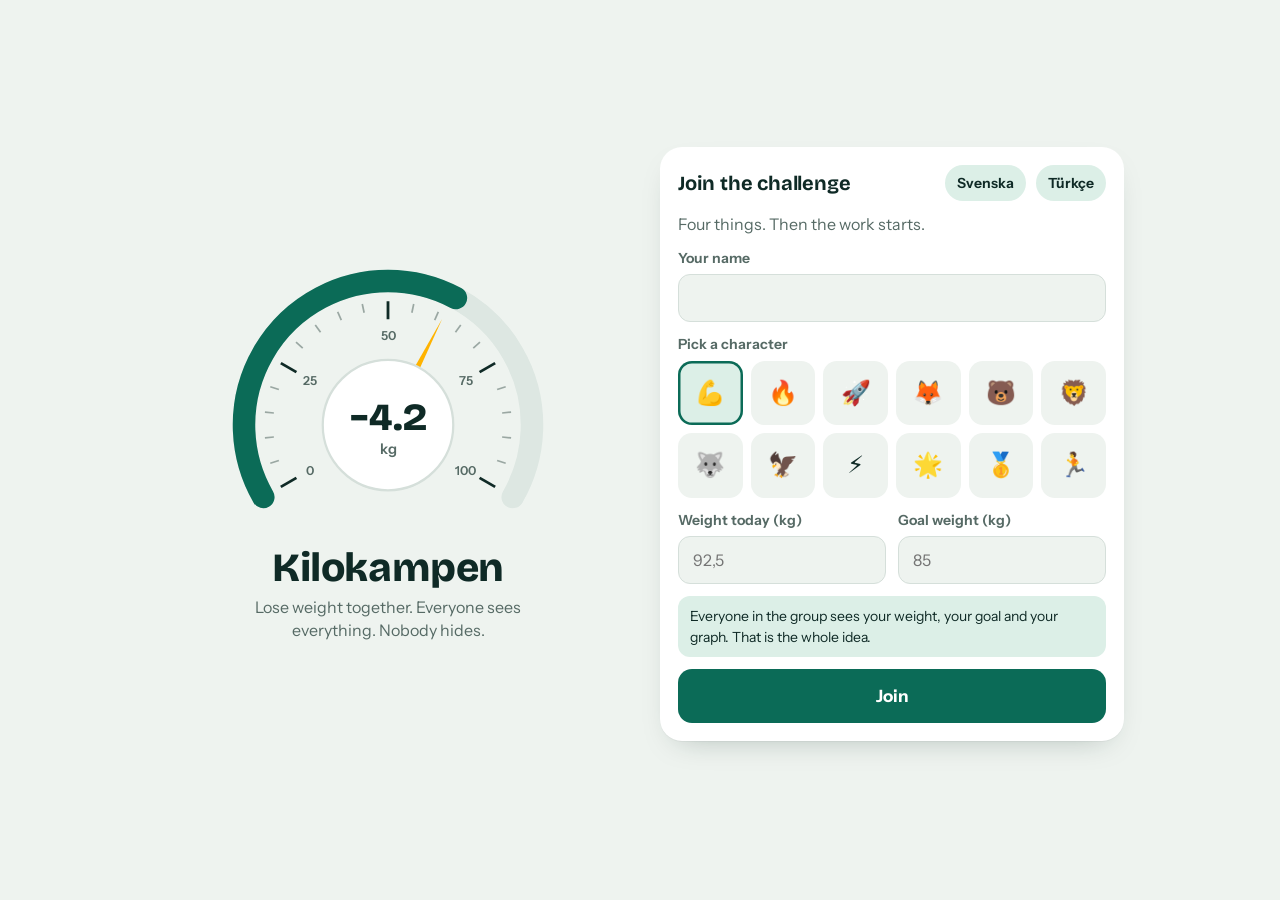
==== commit a88516f9: "Kilokampen: Varje utmaning är en tävling: vem leder, populärast och flest ettor" ====
--- a/index.html
+++ b/index.html
@@ -11,8 +11,8 @@
     <link rel="icon" href="icon.svg" type="image/svg+xml" />
     <link rel="apple-touch-icon" href="icon-180.png" />
     <title>Kilokampen</title>
-    <script type="module" crossorigin src="./assets/index-DNWI2jVL.js"></script>
-    <link rel="stylesheet" crossorigin href="./assets/index-DrfXHNSs.css">
+    <script type="module" crossorigin src="./assets/index-BCEGqlPe.js"></script>
+    <link rel="stylesheet" crossorigin href="./assets/index-CeBWl-sn.css">
   </head>
   <body>
     <div id="root"></div>
--- a/assets/index-CeBWl-sn.css
+++ b/assets/index-CeBWl-sn.css
@@ -0,0 +1 @@
+@font-face{font-family:Bricolage Grotesque Variable;font-style:normal;font-display:swap;font-weight:200 800;src:url(./bricolage-grotesque-vietnamese-wght-normal-BUzh504Q.woff2)format("woff2-variations");unicode-range:U+102-103,U+110-111,U+128-129,U+168-169,U+1A0-1A1,U+1AF-1B0,U+300-301,U+303-304,U+308-309,U+323,U+329,U+1EA0-1EF9,U+20AB}@font-face{font-family:Bricolage Grotesque Variable;font-style:normal;font-display:swap;font-weight:200 800;src:url(./bricolage-grotesque-latin-ext-wght-normal-CcLUaPy7.woff2)format("woff2-variations");unicode-range:U+100-2BA,U+2BD-2C5,U+2C7-2CC,U+2CE-2D7,U+2DD-2FF,U+304,U+308,U+329,U+1D00-1DBF,U+1E00-1E9F,U+1EF2-1EFF,U+2020,U+20A0-20AB,U+20AD-20C0,U+2113,U+2C60-2C7F,U+A720-A7FF}@font-face{font-family:Bricolage Grotesque Variable;font-style:normal;font-display:swap;font-weight:200 800;src:url(./bricolage-grotesque-latin-wght-normal-DLoelf7F.woff2)format("woff2-variations");unicode-range:U+??,U+131,U+152-153,U+2BB-2BC,U+2C6,U+2DA,U+2DC,U+304,U+308,U+329,U+2000-206F,U+20AC,U+2122,U+2191,U+2193,U+2212,U+2215,U+FEFF,U+FFFD}@font-face{font-family:Instrument Sans Variable;font-style:normal;font-display:swap;font-weight:400 700;src:url(./instrument-sans-latin-ext-wght-normal-B5bTHO_g.woff2)format("woff2-variations");unicode-range:U+100-2BA,U+2BD-2C5,U+2C7-2CC,U+2CE-2D7,U+2DD-2FF,U+304,U+308,U+329,U+1D00-1DBF,U+1E00-1E9F,U+1EF2-1EFF,U+2020,U+20A0-20AB,U+20AD-20C0,U+2113,U+2C60-2C7F,U+A720-A7FF}@font-face{font-family:Instrument Sans Variable;font-style:normal;font-display:swap;font-weight:400 700;src:url(./instrument-sans-latin-wght-normal-BbzFLZTg.woff2)format("woff2-variations");unicode-range:U+??,U+131,U+152-153,U+2BB-2BC,U+2C6,U+2DA,U+2DC,U+304,U+308,U+329,U+2000-206F,U+20AC,U+2122,U+2191,U+2193,U+2212,U+2215,U+FEFF,U+FFFD}:root{--bg:#eef3ef;--surface:#fff;--ink:#0f2a26;--muted:#566a65;--line:#d5dfda;--primary:#0b6b57;--on-primary:#fff;--soft:#dcefe7;--accent:#ffb300;--heart:#d6336c;--good:#0b7a52;--bad:#c0392b;--warn:#9a5b00;--track:#dde7e2;--shadow:0 1px 0 #0f2a260a, 0 12px 32px -18px #0f2a2659;--display:"Bricolage Grotesque Variable", "Instrument Sans Variable", system-ui, sans-serif;--body:"Instrument Sans Variable", system-ui, -apple-system, "Segoe UI", sans-serif;--lightningcss-light:initial;--lightningcss-dark: ;color-scheme:light}@media (prefers-color-scheme:dark){:root[data-theme=auto],:root:not([data-theme]){--bg:#0a1412;--surface:#13211e;--ink:#e8f2ee;--muted:#93a9a2;--line:#243833;--primary:#3dd6a9;--on-primary:#062019;--soft:#173029;--accent:#ffc53d;--heart:#ff7aa2;--good:#5be0a9;--bad:#ff8a7a;--warn:#ffc66b;--track:#1f332e;--shadow:0 0 0 1px #1d2f2b;--lightningcss-light: ;--lightningcss-dark:initial;color-scheme:dark}}:root[data-theme=dark]{--bg:#0a1412;--surface:#13211e;--ink:#e8f2ee;--muted:#93a9a2;--line:#243833;--primary:#3dd6a9;--on-primary:#062019;--soft:#173029;--accent:#ffc53d;--heart:#ff7aa2;--good:#5be0a9;--bad:#ff8a7a;--warn:#ffc66b;--track:#1f332e;--shadow:0 0 0 1px #1d2f2b;--lightningcss-light: ;--lightningcss-dark:initial;color-scheme:dark}*{box-sizing:border-box}html{-webkit-text-size-adjust:100%}body{background:var(--bg);color:var(--ink);font:16px/1.45 var(--body);-webkit-font-smoothing:antialiased;margin:0}h1,h2{font-family:var(--display);letter-spacing:-.01em;margin:0;line-height:1.1}h1{font-size:1.75rem;font-weight:750}h2{font-size:1.25rem;font-weight:700}p{margin:0}button{font:inherit;color:inherit;cursor:pointer;-webkit-tap-highlight-color:transparent;background:0 0;border:0}button:disabled{cursor:default}:focus-visible{outline:3px solid var(--accent);outline-offset:2px;border-radius:8px}.sr{clip-path:inset(50%);width:1px;height:1px;position:absolute;overflow:hidden}.muted{color:var(--muted)}.small{font-size:.875rem}.warn{color:var(--warn)}.error{color:var(--bad);font-weight:600}.note{background:var(--soft);border-radius:12px;padding:10px 12px;font-size:.875rem}.empty{color:var(--muted);text-align:center;padding:28px 0}.shell{min-height:100dvh}.main{max-width:1120px;padding:16px 16px calc(96px + env(safe-area-inset-bottom));padding-top:calc(16px + env(safe-area-inset-top));margin:0 auto}.nav{z-index:20;background:var(--surface);border-top:1px solid var(--line);padding:6px 6px calc(6px + env(safe-area-inset-bottom));display:flex;position:fixed;inset:auto 0 0}.brand{display:none}.nav-item{color:var(--muted);border-radius:12px;flex:1;justify-items:center;gap:2px;min-height:48px;padding:6px 2px;font-size:.6875rem;font-weight:600;display:grid}.nav-item svg{fill:currentColor}.nav-item.on{color:var(--primary)}.nav-pill{z-index:0;background:var(--soft);pointer-events:none;border-radius:12px;position:absolute}.nav-item{z-index:1;min-width:0}.nav-item span{white-space:nowrap;text-overflow:ellipsis;max-width:100%;overflow:hidden}@media (width<=899px){.nav-item{flex:auto;padding:6px 0;font-size:.65rem}}@media (width>=900px){.shell{grid-template-columns:232px 1fr;display:grid}.nav{border-top:0;border-right:1px solid var(--line);flex-direction:column;gap:4px;height:100dvh;padding:20px 14px;position:sticky;top:0}.brand{font:750 1.25rem var(--display);align-items:center;gap:10px;margin:0 6px 20px;display:flex}.nav-item{flex:none;grid-auto-flow:column;justify-content:start;gap:12px;padding:10px 12px;font-size:1rem}.main{width:100%;padding:32px 32px 48px}}.card{background:var(--surface);box-shadow:var(--shadow);border-radius:22px;align-content:start;gap:12px;min-width:0;padding:18px;display:grid}.stack{gap:16px;display:grid}.narrow{max-width:620px}.grid-home,.grid-two,.grid-three{gap:16px;display:grid}@media (width>=900px){.grid-home{grid-template-columns:minmax(0,5fr) minmax(0,6fr);align-items:start}.grid-two{grid-template-columns:minmax(0,3fr) minmax(0,2fr);align-items:start}.grid-three{grid-template-columns:repeat(3,minmax(0,1fr))}}.row{flex-wrap:wrap;gap:10px;display:flex}.row.end{align-items:end}.grow{flex:1}.row-between{justify-content:space-between;align-items:center;gap:12px;display:flex}.two{grid-template-columns:1fr 1fr;gap:12px;display:grid}.btn{border-radius:14px;justify-content:center;align-items:center;gap:8px;min-height:48px;padding:0 18px;font-weight:700;transition:transform 80ms;display:inline-flex}.btn:active{transform:scale(.97)}.btn.big{width:100%;min-height:54px;font-size:1.0625rem}.btn.primary{background:var(--primary);color:var(--on-primary)}.btn.ghost{background:var(--soft);color:var(--ink)}.btn.danger{color:var(--bad);box-shadow:inset 0 0 0 1.5px var(--line)}.btn:disabled{opacity:.6}.chip{background:var(--soft);white-space:nowrap;border-radius:999px;min-height:36px;padding:0 12px;font-size:.875rem;font-weight:650}.link{color:var(--primary);text-underline-offset:3px;justify-self:start;padding:6px 0;font-weight:650;text-decoration:underline}.icon-btn{background:var(--soft);border-radius:50%;width:44px;height:44px}.seg{background:var(--track);border-radius:12px;padding:3px;display:inline-flex}.seg.wide{display:flex}.seg button{min-height:38px;color:var(--muted);border-radius:10px;flex:1;padding:0 12px;font-size:.875rem;font-weight:650}.seg button.on{background:var(--surface);color:var(--ink);box-shadow:0 1px 3px #0000001f}.field{border:0;gap:6px;min-width:0;margin:0;padding:0;display:grid}.field>span,.field>legend{color:var(--muted);padding:0;font-size:.875rem;font-weight:650}.field>legend{margin-bottom:6px}input{font:inherit;color:var(--ink);background:var(--bg);border:1.5px solid var(--line);border-radius:12px;width:100%;min-width:0;min-height:48px;padding:0 14px}input:focus{border-color:var(--primary);box-shadow:0 0 0 3px var(--soft);outline:none}input:disabled{opacity:.6}.dial{justify-self:center;width:100%;max-width:380px;display:block}.dial-track{fill:none;stroke:var(--track);stroke-width:20px;stroke-linecap:round}.dial-fill{fill:none;stroke:var(--primary);stroke-width:20px;stroke-linecap:round}.dial-tick{stroke:var(--muted);stroke-width:1.5px;opacity:.55}.dial-tick.major{stroke:var(--ink);stroke-width:2.5px;opacity:1}.dial-num{fill:var(--muted);font:600 11px var(--body);text-anchor:middle}.dial-needle{fill:var(--accent)}.dial-hub{fill:var(--surface);stroke:var(--line);stroke-width:2px}.dial-big{fill:var(--ink);font:800 34px var(--display);text-anchor:middle;font-variant-numeric:tabular-nums}.dial-sub{fill:var(--muted);font:600 13px var(--body);text-anchor:middle;animation:.6s cubic-bezier(.2,.8,.2,1) .35s backwards dial-text}@keyframes dial-text{0%{opacity:0;transform:translateY(6px)}}@media (prefers-reduced-motion:reduce){.dial-sub{animation:none}.btn{transition:none}}.hero-line{text-align:center;font:700 1.125rem var(--display);margin-top:-18px}.pills{flex-wrap:wrap;justify-content:center;gap:8px;display:flex}.pill{background:var(--bg);font-variant-numeric:tabular-nums;border-radius:999px;padding:6px 12px;font-size:.875rem;font-weight:650}.remind{background:color-mix(in srgb, var(--accent) 22%, var(--surface));border-radius:16px;gap:12px;padding:14px;display:grid}.remind div{gap:2px;display:grid}.remind span{font-size:.875rem}.fab{right:16px;bottom:calc(82px + env(safe-area-inset-bottom));z-index:15;background:var(--accent);color:#2a1e00;border-radius:999px;align-items:center;gap:8px;min-height:54px;padding:0 20px;font-weight:800;display:inline-flex;position:fixed;box-shadow:0 10px 24px -8px #00000073}@media (width>=900px){.fab{bottom:32px;right:32px}}.chart{touch-action:pan-y;width:100%;display:block}.chart-grid{stroke:var(--line);stroke-width:1px}.chart-axis{fill:var(--muted);font:500 11px var(--body);font-variant-numeric:tabular-nums}.chart-goal{stroke:var(--accent);stroke-width:2px;stroke-dasharray:6 5}.chart-goal-label{fill:var(--warn);font:700 11px var(--body)}.chart-goal.win{stroke:var(--good);stroke-dasharray:2 4;stroke-linecap:round}.chart-goal-label.win{fill:var(--good)}.chart-dot{stroke:var(--surface);stroke-width:1.5px}.chart-tip{fill:var(--ink)}.chart-tip-text{fill:var(--surface);font:700 11px var(--body)}.legend{color:var(--muted);flex-wrap:wrap;gap:6px 14px;font-size:.8125rem;display:flex}.legend i{border-radius:50%;width:10px;height:10px;margin-right:6px;display:inline-block}.forecast{gap:12px;display:grid}.fc-pace{grid-template-columns:1fr auto;align-items:baseline;gap:6px 12px;display:grid}.fc-pace span{font-weight:600}.fc-pace strong{font:800 1.125rem var(--display);font-variant-numeric:tabular-nums}.fc-pace strong.up{color:var(--warn)}.fc-pace small{color:var(--muted);font-variant-numeric:tabular-nums;grid-column:1/-1}.fc-hard{color:var(--warn);font-weight:700}.fc-teaser{text-align:left;background:var(--soft);width:100%;color:var(--ink);font:inherit;cursor:pointer;border:0;border-radius:14px;justify-content:space-between;align-items:center;gap:12px;padding:12px 14px;font-size:.9375rem;display:flex}.fc-teaser b{font-weight:700;display:block}.fc-teaser.bad b{color:var(--warn)}.fc-teaser-more{color:var(--primary);white-space:nowrap;flex:none;font-weight:700}.fc-result{background:var(--soft);border-radius:16px;gap:4px;padding:14px 16px;display:grid}.fc-result strong{font:800 2.25rem/1 var(--display);font-variant-numeric:tabular-nums}.fc-result small{color:var(--muted);font-variant-numeric:tabular-nums}.fc-line{font-weight:600}.ladder{margin:4px 0;padding:0;list-style:none}.lad-step,.lad-seg{grid-template-columns:4.25rem 34px minmax(0,1fr);align-items:center;column-gap:12px;display:grid}.lad-kg{text-align:right;font:800 1.0625rem/1 var(--display);font-variant-numeric:tabular-nums}.lad-dot{background:var(--surface);width:34px;height:34px;box-shadow:inset 0 0 0 2px var(--track);border-radius:50%;place-items:center;font-size:17px;line-height:1;display:grid}.lad-txt{min-width:0;padding:4px 0;display:grid}.lad-txt strong{font-weight:700;line-height:1.25}.lad-txt small{color:var(--muted);font-variant-numeric:tabular-nums;font-size:.8125rem;line-height:1.3}.lad-step.now .lad-dot{background:var(--soft);box-shadow:inset 0 0 0 3px var(--primary)}.lad-step.now .lad-kg{color:var(--primary)}.lad-step.end .lad-dot{box-shadow:inset 0 0 0 3px var(--primary)}.lad-step.end .lad-kg{font-size:1.375rem}.lad-step.end.up .lad-dot{box-shadow:inset 0 0 0 3px var(--warn)}.lad-step.end.up .lad-kg,.lad-step.end.up .lad-txt small{color:var(--warn)}.lad-step.win .lad-dot{background:color-mix(in srgb, var(--good) 18%, var(--surface));box-shadow:inset 0 0 0 3px var(--good)}.lad-step.win .lad-kg,.lad-step.win strong{color:var(--good)}.lad-step.goal .lad-dot{background:var(--surface);box-shadow:none;border:2px dashed var(--accent)}.lad-step.goal .lad-kg{color:var(--muted);font-weight:700}.lad-step.goal .lad-txt small:last-child{font-style:italic}.lad-seg{min-height:18px}.lad-step:before{content:"";background:repeating-linear-gradient(to bottom, var(--primary) 0 6px, transparent 6px 11px);grid-area:1/2;place-self:stretch center;width:3px}.lad:first-child .lad-step:before{align-self:end;height:50%}.lad:last-child .lad-step:before{align-self:start;height:50%}.lad:only-child .lad-step:before{display:none}.lad-dot{z-index:1;grid-area:1/2}.lad-kg{grid-area:1/1}.lad-txt{grid-area:1/3}.lad-txt small.lad-gap{color:var(--warn);font-weight:800}.lad-txt small.lad-margin{color:var(--good);font-weight:800}.lad-seg i{background:repeating-linear-gradient(to bottom, var(--primary) 0 6px, transparent 6px 11px);border-radius:2px;grid-column:2;justify-self:center;width:3px;height:100%}.lad-seg.past i{background:var(--primary)}.lad-seg small{color:var(--muted);font-variant-numeric:tabular-nums;grid-column:3;font-size:.75rem}.lad-seg.gap i{background:repeating-linear-gradient(to bottom, var(--warn) 0 6px, transparent 6px 11px)}.lad-seg.gap small{color:var(--warn);font-size:.875rem;font-weight:800}.lad-seg.margin small{color:var(--good);font-size:.875rem;font-weight:800}.legend i.dash{vertical-align:middle;border-top:3px dashed;border-radius:0;width:18px;height:0}.fc-result.up small{color:var(--warn);font-weight:600}.fc-group{border-top:1px solid var(--line);gap:8px;padding-top:12px;display:grid}.fc-group h3{font:700 1.0625rem var(--display)}.fc-rank{gap:2px;margin:0;padding:0;list-style:none;display:grid}.fc-rank li{border-radius:12px;grid-template-columns:26px 32px minmax(0,1fr) auto;align-items:center;gap:10px;padding:8px 6px;display:grid}.fc-rank li.me{background:var(--soft)}.fc-pos{text-align:center;font-variant-numeric:tabular-nums;color:var(--muted);font-weight:800}.fc-who{min-width:0;display:grid}.fc-who strong{text-overflow:ellipsis;white-space:nowrap;overflow:hidden}.fc-who small{color:var(--muted);font-size:.75rem;line-height:1.3}.fc-num{text-align:right;font-variant-numeric:tabular-nums;display:grid}.fc-num strong{font:800 1rem var(--display)}.fc-num small{color:var(--muted);white-space:nowrap;font-size:.75rem}.fc-num.up strong{color:var(--warn)}.bar{background:var(--track);border-radius:999px;height:10px;display:block;overflow:hidden}.bar>span{background:var(--primary);border-radius:999px;height:100%;transition:width .6s;display:block}.together-num{font:800 2.25rem/1 var(--display);font-variant-numeric:tabular-nums}.list{margin:0;padding:0;list-style:none}.list li{border-top:1px solid var(--line);font-variant-numeric:tabular-nums;grid-template-columns:4.5rem 1fr auto auto;align-items:center;gap:10px;min-height:46px;display:grid}.list li:first-child{border-top:0}.list li>span:first-child{color:var(--muted);font-size:.875rem}.delta{color:var(--muted);font-size:.875rem;font-weight:700}.delta.good{color:var(--good)}.delta.bad{color:var(--bad)}.avatar{border-radius:50%;flex:none;place-items:center;display:inline-grid}.board{gap:8px;margin:0;padding:0;list-style:none;display:grid}.board>li{background:var(--bg);border-radius:16px}.board>li.me{box-shadow:inset 0 0 0 2px var(--primary)}.board-row{text-align:left;border-radius:16px;grid-template-columns:28px 40px 1fr auto;align-items:center;gap:10px;width:100%;min-height:64px;padding:10px 12px;display:grid}.rank{font:800 1.125rem var(--display);text-align:center;color:var(--muted)}.rank.r1,.rank.r2,.rank.r3{color:#231a00;border-radius:50%;place-items:center;width:28px;height:28px;font-size:.9375rem;display:grid}.rank.r1{background:#ffc83d}.rank.r2{background:#c9d3d0}.rank.r3{background:#e0a26b}.board-name{gap:5px;min-width:0;display:grid}.board-name strong{white-space:nowrap;text-overflow:ellipsis;overflow:hidden}.board-name em{color:var(--muted);font-size:.8125rem;font-style:normal;font-weight:500}.board-name small{font-size:.75rem;font-weight:650}.board-num{font-variant-numeric:tabular-nums;justify-items:end;display:grid}.board-num strong{font:800 1.125rem var(--display)}.board-num small{color:var(--muted);font-size:.8125rem}.board-more{gap:10px;padding:4px 12px 14px;display:grid}.board-more dl{grid-template-columns:repeat(3,1fr);gap:8px;margin:0;display:grid}.board-more dl div{background:var(--surface);border-radius:12px;padding:8px 10px}.board-more dt{color:var(--muted);font-size:.75rem}.board-more dd{font-variant-numeric:tabular-nums;margin:0;font-weight:700}.points{gap:10px;margin:0;padding:0;list-style:none;display:grid}.points li{grid-template-columns:32px 5.5rem 1fr 2rem;align-items:center;gap:10px;display:grid}.points li span:nth-child(2){white-space:nowrap;text-overflow:ellipsis;overflow:hidden}.points strong{text-align:right;font-variant-numeric:tabular-nums}.challenge-icon{font-size:2.25rem;line-height:1}.challenge-head{grid-template-columns:auto 1fr;align-items:start;gap:14px;display:grid}.challenge-head h2{margin:0 0 4px}.challenge-head p{margin:0}.ch-vote{grid-template-columns:1fr 1fr;gap:8px;display:grid}.ch-vote-btn{min-height:40px;box-shadow:inset 0 0 0 1.5px var(--line);color:var(--muted);background:0 0;border-radius:999px;padding:0 10px;font-size:.875rem;font-weight:650}.ch-vote-btn.on{background:color-mix(in srgb, var(--accent) 22%, var(--surface));box-shadow:inset 0 0 0 1.5px var(--accent);color:var(--ink)}.ch-fav{margin:0;font-weight:650}.card.challenge.full{box-shadow:inset 0 0 0 3px var(--accent), var(--shadow);background:color-mix(in srgb, var(--accent) 10%, var(--surface))}.ch-full{font:800 1.0625rem/1.2 var(--display);color:var(--ink);margin:0}.ch-habit{gap:6px;display:grid}.ch-habit p{margin:0;font-weight:650}.ch-habit.on p{color:var(--ink);font-weight:800}.full-party h2{font-size:1.6rem}.full-party>p{margin:0}.full-badge{background:color-mix(in srgb, var(--accent) 22%, var(--surface));border-radius:999px;padding:6px 12px;font-weight:700}.full-coach{text-align:left;width:100%;margin:4px 0 0}.ch-who{flex-wrap:wrap;gap:4px 12px;margin:0;display:flex}.ch-pop{background:color-mix(in srgb, var(--warn) 22%, var(--surface));color:var(--ink);border-radius:999px;margin:0 0 4px;padding:2px 10px;font-size:.75rem;font-weight:800;display:inline-block}.ch-race{background:var(--bg);border-radius:14px;gap:8px;padding:12px;display:grid}.ch-race.lead{box-shadow:inset 0 0 0 1.5px color-mix(in srgb, var(--accent) 70%, transparent)}.ch-race-head{justify-content:space-between;align-items:baseline;gap:8px;margin:0;display:flex}.ch-race ol,.race-board ol{gap:6px;margin:0;padding:0;list-style:none;display:grid}.ch-race li{grid-template-columns:1.75rem minmax(0,5.5rem) 1fr 2rem;align-items:center;gap:8px;display:grid}.ch-race li.me{font-weight:800}.ch-race li.after{border-top:1.5px dashed var(--line);padding-top:6px}.ch-race-place{text-align:center;font-variant-numeric:tabular-nums}.ch-race-name{white-space:nowrap;text-overflow:ellipsis;overflow:hidden}.ch-race-bar{background:var(--track);border-radius:99px;height:8px;overflow:hidden}.ch-race-bar i{border-radius:inherit;background:var(--muted);height:100%;display:block}.ch-race li:first-child .ch-race-bar i{background:var(--accent)}.ch-race li.me .ch-race-bar i{background:var(--primary)}.ch-race li strong{text-align:right;font-variant-numeric:tabular-nums}.ch-race-line{color:var(--ink);margin:0;font-weight:700}.race-board{gap:8px;display:grid}.race-board h2,.race-board h3,.race-board p{margin:0}.race-board h3{margin-top:6px}.race-board li{grid-template-columns:1.5rem 1fr auto;align-items:center;gap:8px;display:grid}.race-board .race-own li{grid-template-columns:minmax(0,6rem) 1fr 1.5rem}.race-board li.me{font-weight:800}.race-board li strong{text-align:right;font-variant-numeric:tabular-nums}.race-take{align-items:center;gap:8px;display:flex}.race-take .chip{min-height:32px;padding:0 10px}.race-own-icons{white-space:nowrap;text-overflow:ellipsis;overflow:hidden}.ch-sub h2{margin:8px 0 4px}.ch-sub p{margin:0}.ch-skipped h3{margin:0 0 4px}.ch-skip-list{flex-wrap:wrap;gap:8px;margin-top:10px;display:flex}.ch-reasons{gap:10px;margin-top:12px;display:grid}.challenge.done{box-shadow:inset 0 0 0 2px var(--primary), var(--shadow)}.week{grid-template-columns:repeat(7,minmax(0,1fr));gap:6px;display:grid}.day{aspect-ratio:1;background:var(--bg);min-width:0;min-height:0;color:var(--muted);border-radius:50%;font-size:.875rem;font-weight:700}.day.today{box-shadow:inset 0 0 0 2px var(--accent);color:var(--ink)}.day.on{background:var(--primary);color:var(--on-primary)}.day:disabled{opacity:.45}.badges{grid-template-columns:repeat(auto-fill,minmax(150px,1fr));gap:12px;display:grid}.badge{background:var(--surface);text-align:center;box-shadow:var(--shadow);border-radius:20px;justify-items:center;gap:4px;padding:16px 12px;display:grid}.badge-icon{background:color-mix(in srgb, var(--accent) 28%, var(--surface));border-radius:50%;place-items:center;width:72px;height:72px;margin-bottom:4px;font-size:2.5rem;line-height:1.1;display:grid}.badge small{color:var(--muted);font-size:.8125rem}.badge:not(.on){box-shadow:inset 0 0 0 1.5px var(--line);background:0 0}.badge:not(.on) .badge-icon{filter:grayscale();opacity:.35;background:var(--track)}.badge:not(.on) strong{color:var(--muted)}.updates{margin:0;padding-left:18px}.join{min-height:100dvh;padding:calc(20px + env(safe-area-inset-top)) 16px 32px;align-content:start;gap:16px;max-width:1000px;margin:0 auto;display:grid}.join-art{text-align:center;justify-items:center;gap:6px;display:grid}.join-art .dial{max-width:250px}.join-art h1{font-size:2.5rem;font-weight:800}.join-art p{color:var(--muted);max-width:30ch}.emoji-grid{grid-template-columns:repeat(6,1fr);gap:8px;display:grid}.emoji{aspect-ratio:1;background:var(--bg);border-radius:14px;min-height:44px;font-size:1.5rem}.emoji.on{background:var(--soft);box-shadow:inset 0 0 0 2.5px var(--primary)}@media (width>=900px){.join{grid-template-columns:1fr 1fr;align-content:center;align-items:center;gap:40px}.join-art .dial{max-width:360px}}.sheet-wrap{z-index:40;background:#04100d8c;place-items:end center;display:grid;position:fixed;inset:0}.sheet{background:var(--surface);width:100%;max-width:480px;padding:18px 18px calc(22px + env(safe-area-inset-bottom));border-radius:26px 26px 0 0;gap:14px;animation:.22s ease-out rise;display:grid}.sheet form{gap:14px;display:grid}.sheet-head{justify-content:space-between;align-items:center;display:flex}@keyframes rise{0%{opacity:0;transform:translateY(24px)}}@media (width>=900px){.sheet-wrap{align-items:center}.sheet{border-radius:26px}}@media (prefers-reduced-motion:reduce){.sheet{animation:none}}.stepper{grid-template-columns:60px 1fr 60px;align-items:center;gap:10px;display:grid}.step{background:var(--soft);border-radius:18px;height:60px;font-size:1.75rem;font-weight:700}.stepper label{display:block;position:relative}.stepper input{text-align:center;height:84px;font:800 2.75rem var(--display);font-variant-numeric:tabular-nums;padding-right:34px}.stepper small{color:var(--muted);font-weight:700;position:absolute;bottom:18px;right:14px}.confetti{pointer-events:none;z-index:60;width:100%;height:100%;position:fixed;inset:0}.toasts{left:0;right:0;top:calc(12px + env(safe-area-inset-top));z-index:70;pointer-events:none;justify-items:center;gap:8px;padding:0 16px;display:grid;position:fixed}.toast{background:var(--ink);color:var(--bg);border-radius:999px;padding:10px 16px;font-size:.9375rem;font-weight:700;box-shadow:0 10px 24px -10px #00000080}.splash{text-align:center;place-content:center;justify-items:center;gap:12px;min-height:100dvh;padding:24px;display:grid}.banner{border-radius:14px;padding:10px 14px;font-size:.9375rem;font-weight:650}.warn-bg{background:color-mix(in srgb, var(--accent) 24%, var(--surface))}.cheer-bg{background:var(--soft)}.code-input{font:800 1.375rem var(--display);letter-spacing:.12em;text-transform:uppercase}.invite-code{font:800 2rem var(--display);letter-spacing:.14em;text-align:center;background:var(--bg);-webkit-user-select:all;user-select:all;border-radius:16px;padding:14px 8px}.feed{gap:10px;margin:0;padding:0;list-style:none;display:grid}.feed li{grid-template-columns:32px 1fr auto;align-items:center;gap:10px;font-size:.9375rem;display:grid}.feed em{font-style:normal}.feed small{color:var(--muted);white-space:nowrap;font-size:.8125rem}.final{box-shadow:0 0 0 3px var(--accent), var(--shadow)}.final h3{font:700 1rem var(--display);margin:4px 0 0}.final-kicker{font:700 .9375rem var(--display);color:var(--warn)}.final-body,.final-col{align-content:start;gap:12px;min-width:0;display:grid}.final-winner{background:color-mix(in srgb, var(--accent) 26%, var(--surface));border-radius:18px;grid-template-columns:auto 1fr;align-items:center;gap:14px;padding:14px;display:grid}.final-winner div{gap:2px;min-width:0;display:grid}.final-winner strong{font:800 1.5rem/1.1 var(--display);overflow-wrap:anywhere}.final-winner span:last-child{font-variant-numeric:tabular-nums;font-weight:650}.final-label{color:var(--warn);font-size:.8125rem;font-weight:700}.final-list{gap:6px;margin:0;padding:0;list-style:none;display:grid}.final-list li{border-radius:12px;grid-template-columns:28px 32px minmax(0,1fr) auto;align-items:center;gap:10px;padding:6px 8px;display:grid}.final-list li.me{background:var(--soft)}.final-list li>strong{overflow-wrap:anywhere}.final-list em{color:var(--muted);font-style:normal;font-weight:500}.final-num{font-variant-numeric:tabular-nums;justify-items:end;display:grid}.final-num strong{font:800 1.0625rem var(--display)}.final-num small{color:var(--muted);font-size:.8125rem}.final-tiles{grid-template-columns:repeat(2,minmax(0,1fr));gap:8px;display:grid}.final-tiles div{background:var(--bg);border-radius:14px;gap:2px;padding:10px 12px;display:grid}.final-tiles strong{font:800 1.5rem/1.1 var(--display);font-variant-numeric:tabular-nums}.final-tiles span{color:var(--muted);font-size:.8125rem}.final-honors{gap:8px;margin:0;padding:0;list-style:none;display:grid}.final-honors li{grid-template-columns:36px minmax(0,1fr) auto;align-items:center;gap:10px;display:grid}.final-honors li>span:nth-child(2){min-width:0;display:grid}.final-honors small{color:var(--muted);font-size:.8125rem}.final-honor-icon{background:var(--soft);border-radius:50%;place-items:center;width:36px;height:36px;font-size:1.125rem;display:grid}.final-me{font-weight:650}.final-hint{text-align:left;justify-self:start}.party-total{font-weight:650}@media (width>=900px){.final-body{grid-template-columns:minmax(0,1fr) minmax(0,1fr);gap:24px}.grid-home>.wide{grid-column:1/-1}}.join-form .seg button{padding:0 10px}textarea{font:inherit;color:var(--ink);background:var(--bg);border:1.5px solid var(--line);resize:vertical;border-radius:12px;width:100%;min-height:96px;padding:12px 14px}textarea:focus{border-color:var(--primary);box-shadow:0 0 0 3px var(--soft);outline:none}.fb-shot{border:1px solid var(--line);border-radius:12px;justify-self:start;max-width:100%;max-height:420px}.fb-body{white-space:pre-wrap;overflow-wrap:anywhere}.fb-status{background:var(--track);white-space:nowrap;border-radius:999px;padding:4px 10px;font-size:.8125rem;font-weight:700}.fb-status.s-planned{background:color-mix(in srgb, var(--accent) 30%, var(--surface))}.fb-status.s-doing{background:color-mix(in srgb, #3b6fe0 24%, var(--surface))}.fb-status.s-done{background:var(--soft);color:var(--good)}.fb-status.s-declined{color:var(--muted)}.fb-reply{background:var(--bg);border-radius:14px;gap:2px;padding:10px 12px;display:grid}.fb-reply.official{background:var(--soft)}.fb-reply p{white-space:pre-wrap;overflow-wrap:anywhere}.fb-seg{flex-wrap:wrap}.fb-seg button{flex:1 0 30%}.fb-item .row input{flex:1;min-width:0}.danger-link{color:var(--bad)}.dot{background:var(--heart);color:#fff;min-width:18px;height:18px;font:700 11px/18px var(--body);text-align:center;border-radius:999px;padding:0 5px;font-style:normal;position:absolute;top:4px;right:calc(50% - 22px)}.nav-item{position:relative}.topbar{justify-content:space-between;align-items:center;gap:12px;margin:-4px 0 12px;display:flex}.topbar-brand{min-width:0;font:750 1.0625rem var(--display);align-items:center;gap:8px;display:flex}.topbar-brand span{text-overflow:ellipsis;white-space:nowrap;overflow:hidden}.settings-btn{background:var(--soft);width:44px;height:44px;color:var(--muted);border-radius:50%;flex:none;place-items:center;display:grid;position:relative}.settings-btn svg{fill:currentColor}.settings-btn.on{color:var(--primary);box-shadow:inset 0 0 0 2px var(--primary)}.settings-btn .dot{top:-4px;right:-4px}.nav-settings{display:none}@media (width>=900px){.topbar{display:none}.nav-settings{margin-top:auto;display:grid}.dot{margin-left:auto;position:static}}.as-button{text-align:left;width:100%}.nudge{flex-wrap:wrap;justify-content:space-between;align-items:center;gap:6px 14px;display:flex}.fb-actions{gap:10px;display:grid}@media (width>=520px){.fb-actions{grid-template-columns:1fr 1fr}}.steps-input{font:800 1.375rem var(--display);font-variant-numeric:tabular-nums}.step-days{grid-template-columns:repeat(7,1fr);gap:6px;display:grid}.step-days button{justify-items:stretch;gap:4px;min-width:0;padding:0;display:grid}.step-days .step-bar{background:var(--bg);border-radius:8px;align-items:end;height:64px;display:flex;overflow:hidden}.step-days button.today .step-bar{box-shadow:inset 0 0 0 2px var(--accent)}.step-days button.picked .step-bar{outline:2px solid var(--ink);outline-offset:2px}.step-days small{color:var(--muted);text-align:center;font-size:.75rem;font-weight:700}.step-days button.picked small{color:var(--ink)}.step-days i{background:var(--muted);opacity:.55;border-radius:8px;width:100%;min-height:0;transition:height .5s;display:block}.step-days button.hit i{background:var(--primary);opacity:1}.goal-stepper{font-variant-numeric:tabular-nums;align-items:center;gap:10px;display:inline-flex}.small-step{border-radius:12px;width:40px;height:40px;font-size:1.25rem}.small-step:disabled{opacity:.4}.steps-table li{grid-template-columns:32px 5.5rem 1fr 4.5rem}.day.picked{outline:2px solid var(--ink);outline-offset:2px}.train-what{margin:4px 0 0;font-weight:700}.train-kinds{grid-template-columns:repeat(2,minmax(0,1fr));gap:8px;display:grid}.train-kind{background:var(--bg);text-align:left;border-radius:14px;align-items:center;gap:8px;min-width:0;min-height:48px;padding:0 12px;font-weight:650;display:flex}.train-kind.on{background:var(--primary);color:var(--on-primary)}.train-table li{grid-template-columns:32px minmax(0,1fr) auto 4rem}.train-icons{white-space:nowrap;font-size:1.0625rem}.push-help{gap:10px;display:grid}.push-help ol{gap:8px;margin:0;padding-left:22px;font-size:.9375rem;display:grid}.week-row{background:var(--bg);border-radius:14px;gap:2px;padding:10px 12px;display:grid}.week-row.crown-row{background:color-mix(in srgb, var(--accent) 26%, var(--surface))}.week-label{color:var(--muted);font-size:.8125rem;font-weight:650}.hall{gap:8px;margin:0 0 8px;padding:0;list-style:none;display:grid}.hall li{font-variant-numeric:tabular-nums;grid-template-columns:1fr auto auto;align-items:baseline;gap:12px;display:grid}.hall li span:last-child{font:800 1rem var(--display)}.party-wrap{align-items:center;padding:16px}.party{background:var(--surface);text-align:center;width:100%;max-width:400px;box-shadow:0 0 0 4px var(--accent), 0 30px 60px -20px #0009;border-radius:28px;justify-items:center;gap:12px;padding:28px 20px 20px;animation:.3s ease-out rise;display:grid}.party-crown{font-size:4rem;line-height:1;animation:1.6s ease-in-out infinite alternate crown}.party-kicker{font:700 1rem var(--display);color:var(--warn)}.party h2{font-size:2rem;font-weight:800}@keyframes crown{0%{transform:translateY(0)rotate(-6deg)}to{transform:translateY(-6px)rotate(6deg)}}@media (prefers-reduced-motion:reduce){.party,.party-crown{animation:none}}.members{gap:12px;margin:0;padding:0;list-style:none;display:grid}.members li{border-top:1px solid var(--line);gap:8px;padding-top:12px;display:grid}.members li:first-child{border-top:0;padding-top:0}.member-name{align-items:center;gap:10px;min-width:0;display:inline-flex}select{font:inherit;color:var(--ink);background:var(--bg);border:1.5px solid var(--line);border-radius:12px;width:100%;min-width:0;min-height:48px;padding:0 12px}select:focus{border-color:var(--primary);box-shadow:0 0 0 3px var(--soft);outline:none}.coach .fast-time{--lightningcss-light: ;--lightningcss-dark:initial;color-scheme:dark}.fast-time{font-variant-numeric:tabular-nums;align-items:center;font-size:1.25rem;font-weight:700;display:flex}.coach{--c-bg:#0e1513;--c-ink:#f3f6f4;--c-muted:#a9b8b3;--c-accent:#ffc53d;--c-soft:#1f2b28;--c-line:#33433f;background:var(--c-bg);color:var(--c-ink);box-shadow:0 0 0 2px var(--c-accent), var(--shadow)}.coach .muted,.coach .field>span,.coach .field small{color:var(--c-muted)}.coach .link{color:var(--c-accent)}.coach .btn.primary{background:var(--c-accent);color:#231a00}.coach .btn.ghost{background:var(--c-soft);color:var(--c-ink);box-shadow:inset 0 0 0 1.5px var(--c-line)}.coach select,.coach input{background:var(--c-soft);color:var(--c-ink);border-color:var(--c-line)}.coach .seg{background:var(--c-soft)}.coach .seg button{color:var(--c-muted)}.coach .seg button.on{background:var(--c-accent);color:#231a00}.party.push-ask{max-height:calc(100dvh - 32px);box-shadow:0 0 0 4px var(--c-accent), 0 30px 60px -20px #000000b3;gap:10px;overflow-y:auto}.push-ask h2{font:800 1.75rem/1.15 var(--display)}.push-ask-icon{font-size:3.25rem;line-height:1;animation:1.6s ease-in-out infinite alternate crown}.push-ask-fear{color:var(--c-accent);font-weight:750}.push-ask .btn.ghost:not(.big){width:100%}.push-ask .push-help{text-align:left;width:100%}@media (prefers-reduced-motion:reduce){.push-ask-icon{animation:none}}.coach-kicker{font:800 .8125rem/1.2 var(--display);letter-spacing:.06em;text-transform:uppercase;color:var(--c-accent)}.coach-pitch{font-size:1.0625rem;font-weight:650}.coach-now{gap:12px;max-width:680px;display:grid}.coach-ask{background:var(--c-soft);box-shadow:inset 0 0 0 1.5px var(--c-accent);border-radius:16px;gap:10px;padding:14px;display:grid}.coach-q{font:800 1.25rem/1.25 var(--display)}.coach-line{font-weight:650}.coach-roll{color:var(--c-ink);margin:0;font-weight:650}.report-ask .btn.big,.stop-ask .btn.big,.stop-ask .field{width:100%}.stop-ask .field{text-align:left}.coach-said{background:var(--c-accent);color:#231a00;border-radius:14px;padding:10px 12px;font-weight:750}.coach-warn{color:var(--c-accent);font-weight:700}.coach-clock{gap:6px;display:grid}.coach-clock .btn{justify-self:start}.coach-label{color:var(--c-muted);font-size:.875rem;font-weight:700}.coach-big{font:800 2.25rem/1 var(--display);font-variant-numeric:tabular-nums}.coach-big-line{flex-wrap:wrap;align-items:baseline;gap:8px;display:flex}.coach-clock.soon .coach-big{color:var(--c-accent)}.coach-body{background:var(--c-soft);border-radius:12px;padding:10px 12px;font-size:.9375rem}.coach-streak{font-weight:750}.coach-goal{font:800 1.5rem var(--display);color:var(--c-accent);font-variant-numeric:tabular-nums}.fast-days,.fast-body,.fast-group{gap:6px;margin:0;padding:0;list-style:none;display:grid}.fast-days li{background:var(--bg);border-radius:12px;grid-template-columns:28px minmax(0,1fr) auto auto;align-items:center;gap:10px;padding:6px 8px;display:grid}.fast-days li>span:nth-child(2),.fast-group li>span:nth-child(2){min-width:0;display:grid}.fast-days small,.fast-group small{color:var(--muted);font-size:.8125rem}.fast-mark{background:var(--track);width:28px;height:28px;color:var(--muted);border-radius:50%;place-items:center;font-weight:800;display:grid}.fast-days li.yes .fast-mark{background:var(--good);color:var(--surface)}.fast-days li.no .fast-mark{background:var(--bad);color:var(--surface)}.fast-goal{font:750 1rem var(--display);font-variant-numeric:tabular-nums}.fast-body li{border-radius:12px;grid-template-columns:64px minmax(0,1fr);gap:10px;padding:8px 10px;display:grid}.fast-body li.here{background:color-mix(in srgb, var(--accent) 26%, var(--surface))}.fast-body strong{font-variant-numeric:tabular-nums;white-space:nowrap}.fact-today{font-size:1.0625rem;font-weight:650}.facts summary{cursor:pointer;color:var(--primary);font-weight:650}.facts ul{gap:6px;margin:8px 0 0;padding-left:20px;display:grid}.fast-group li{border-radius:12px;grid-template-columns:32px minmax(0,1fr) auto;align-items:center;gap:10px;padding:6px 8px;display:grid}.fast-group li.me{background:var(--soft)}.update-banner{margin-bottom:16px;display:block}.version-card h3{margin:14px 0 8px;font-size:1rem}.ver-ok{color:var(--good)}.ver-list{gap:10px;margin:0;padding:0;list-style:none;display:grid}.ver-list li{grid-template-columns:1fr auto;align-items:center;gap:2px 12px;display:grid}.ver-list li small{grid-column:1/-1;padding-left:38px}.ver-facts{flex-wrap:wrap;gap:2px 10px;display:flex}.ver-facts .on{color:var(--good);font-weight:650}.ver-facts .off{color:var(--bad);font-weight:650}.ver-facts .muted:empty{display:none}.coach-help{border-radius:16px;gap:8px;margin:0 0 14px;padding:14px;display:grid}.coach-help>strong{font:800 1.0625rem/1.2 var(--display);color:var(--c-accent)}.coach-help p{margin:0}.coach-help .coach-watch li{font-weight:600}.ver-sum{grid-template-columns:repeat(2,minmax(0,1fr));gap:8px;margin:2px 0 14px;display:grid}@media (width>=600px){.ver-sum{grid-template-columns:repeat(4,minmax(0,1fr))}}.ver-sum div{background:var(--soft);text-align:center;border-radius:14px;gap:2px;padding:10px 8px;display:grid}.ver-sum strong{font-variant-numeric:tabular-nums;font-size:1.125rem}.ver-sum span{color:var(--muted);font-size:.8125rem;line-height:1.2}.ver{font-variant-numeric:tabular-nums;white-space:nowrap;font-weight:750}.ver.ok{color:var(--good)}.ver.old{color:var(--bad)}.install-steps{text-align:left;gap:8px;width:100%;margin:0;padding-left:22px;font-size:.9375rem;display:grid}.install-ask .install-steps{font-weight:600}.install-card .seg{margin-top:4px}.coach-watch{gap:8px;margin:0;padding:0;list-style:none;display:grid}.coach-watch li{background:var(--c-soft);box-shadow:inset 3px 0 0 var(--c-accent);border-radius:12px;grid-template-columns:auto 1fr;align-items:start;gap:10px;padding:10px 12px;font-weight:650;display:grid}.team-list{gap:14px;margin:0;padding:0;list-style:none;display:grid}.team-list li{grid-template-columns:auto 1fr;align-items:start;gap:12px;display:grid}.team-list li>div{gap:4px;min-width:0;display:grid}.team-top{flex-wrap:wrap;align-items:baseline;gap:4px 6px;display:flex}.team-top .ver{margin-left:auto}.team-card h2,.team-card .coach-help,.team-card .ver-sum{margin:0}.watch-all{gap:12px;margin:0;padding:0;list-style:none;display:grid}.watch-all li{grid-template-columns:auto 1fr;align-items:start;gap:12px;display:grid}.watch-all li>div{gap:4px;min-width:0;display:grid}.watch-all li.me strong:after{content:" ←";color:var(--muted);font-weight:600}.watch-chips{flex-wrap:wrap;gap:6px;display:flex}.watch-chip{background:color-mix(in srgb, var(--bad) 14%, var(--surface));color:var(--ink);border-radius:999px;padding:4px 10px;font-size:.8125rem;font-weight:650}.watch-ok{color:var(--good);font-size:.875rem;font-weight:650}:root{--spring:linear(0, .07, .237, .446, .655, .837, .977, 1.071, 1.124, 1.142, 1.135, 1.113, 1.084, 1.054, 1.027, 1.006, .992, .983, .98, .98, .983, .987, .992, .996, 1)}.main .card{animation:card-in .45s var(--spring) backwards}.main .card:nth-child(2){animation-delay:40ms}.main .card:nth-child(3){animation-delay:80ms}.main .card:nth-child(n+4){animation-delay:.12s}@keyframes card-in{0%{opacity:0;transform:translateY(14px)scale(.985)}}.sheet-wrap{animation:.2s ease-out fade-in}.party{animation:party-in .6s var(--spring) both}.party>*{animation:pop-in .5s var(--spring) backwards}.party>:first-child{animation-delay:.12s}.party>:nth-child(2){animation-delay:.19s}.party>:nth-child(3){animation-delay:.26s}.party>:nth-child(4){animation-delay:.33s}.party>:nth-child(5){animation-delay:.4s}.party>:nth-child(n+6){animation-delay:.46s}.party-crown,.push-ask-icon{animation:pop-in .6s var(--spring) .12s backwards, crown 1.6s ease-in-out .8s infinite alternate}@keyframes party-in{0%{opacity:0;transform:translateY(30px)scale(.86)}}@keyframes pop-in{0%{opacity:0;transform:translateY(10px)scale(.92)}}@keyframes fade-in{0%{opacity:0}}.replay .rp-play{flex:none;min-height:40px;padding:0 14px}.rp-head{font-variant-numeric:tabular-nums;flex-wrap:wrap;align-items:baseline;gap:10px;display:flex}.rp-week{font:800 1.375rem var(--display)}.rp-date{color:var(--muted);font-weight:650}.rp-lost{color:var(--primary);margin-left:auto;font-weight:750}.rp-stage{position:relative}.rp-row{will-change:transform;border-radius:14px;grid-template-columns:34px 5.25rem 1fr 4.2rem;align-items:center;gap:8px;height:50px;padding:0 6px;display:grid;position:absolute;inset:0 0 auto}.rp-row.me{background:var(--soft)}@media (width>=600px){.rp-row{grid-template-columns:34px 7.5rem 1fr 4.6rem;gap:10px}}.rp-row.out{opacity:.35}.rp-name{white-space:nowrap;text-overflow:ellipsis;font-weight:700;overflow:hidden}.rp-ava{display:grid;position:relative}.rp-crown{animation:pop-in .5s var(--spring) backwards;font-size:1.05rem;position:absolute;top:-11px;left:-7px;transform:rotate(-18deg)}.rp-track{background:var(--track);border-radius:999px;height:14px;overflow:hidden}.rp-bar{border-radius:999px;height:100%;display:block}.rp-bar.up{background:var(--warn)}.rp-num{text-align:right;font-variant-numeric:tabular-nums;font-weight:800}.rp-num.up{color:var(--warn)}.rp-banner{z-index:2;background:var(--ink);color:var(--surface);font:800 1.125rem var(--display);white-space:nowrap;pointer-events:none;border-radius:18px;padding:12px 18px;position:absolute;top:50%;left:50%;box-shadow:0 18px 40px -12px #00000073}.rp-progress{background:var(--track);border-radius:999px;height:4px;overflow:hidden}.rp-progress span{background:var(--accent);height:100%;display:block}@media (prefers-reduced-motion:reduce){.main .card,.sheet-wrap,.party,.party>*,.party-crown,.push-ask-icon,.rp-crown{animation:none}}.crave-card{align-content:start;gap:10px;display:grid}.crave-card .btn.big{justify-self:stretch}.crave-title{font:800 1.375rem/1.2 var(--display)}.crave-pitch{color:var(--c-ink);margin:0}.crave-stats{color:var(--c-accent);margin:0;font-weight:750}.crave-pop .btn.big{width:100%}.crave-reasons{grid-template-columns:1fr 1fr;gap:8px;width:100%;display:grid}.crave-reasons .btn{min-height:58px;padding:0 10px;line-height:1.2}.crave-ring{place-items:center;width:168px;height:168px;display:grid;position:relative}.crave-ring svg{position:absolute;inset:0;transform:rotate(-90deg)}.crave-ring circle{fill:none;stroke-width:7px}.crave-ring .track{stroke:var(--c-line)}.crave-ring .left{stroke:var(--c-accent);stroke-linecap:round;transition:stroke-dashoffset .25s linear}.crave-breath{background:color-mix(in srgb, var(--c-accent) 24%, transparent);border-radius:50%;animation:10s ease-in-out infinite breathe;position:absolute;inset:20px}.crave-time{font:800 2.25rem/1 var(--display);font-variant-numeric:tabular-nums;justify-items:center;gap:4px;display:grid;position:relative}.crave-time small{font:700 .875rem/1.2 var(--body);color:var(--c-ink)}@keyframes breathe{0%{transform:scale(.6)}40%{transform:scale(1)}to{transform:scale(.6)}}.crave-todo{text-align:left;gap:8px;width:100%;margin:0;padding:0;list-style:none;display:grid}.crave-todo li{background:var(--c-soft);border-radius:12px;padding:10px 12px;font-weight:650}.crave-todo li:before{content:"→ ";color:var(--c-accent);font-weight:800}@media (prefers-reduced-motion:reduce){.crave-breath{animation:none;transform:scale(.85)}.crave-ring .left{transition:none}}.fast-link{gap:10px;display:grid}.fast-link .btn{justify-self:start}.evening-rules{gap:10px;margin:0;padding-left:1.4em;display:grid}.evening-rules li{padding-left:4px;font-weight:600}.evening-rules li::marker{font:800 1rem var(--display);color:var(--primary)}.crave-log ul{gap:6px;margin:0;padding:0;list-style:none;display:grid}.crave-log li{background:var(--soft);border-radius:12px;grid-template-columns:1fr auto;gap:2px 10px;padding:10px 12px;display:grid}.crave-log li span:first-child{color:var(--muted);grid-column:1/-1;font-size:.8125rem}.crave-log li strong{font-weight:750}.crave-log li.resisted strong{color:var(--good)}.crave-log .crave-stats{color:var(--warn)}
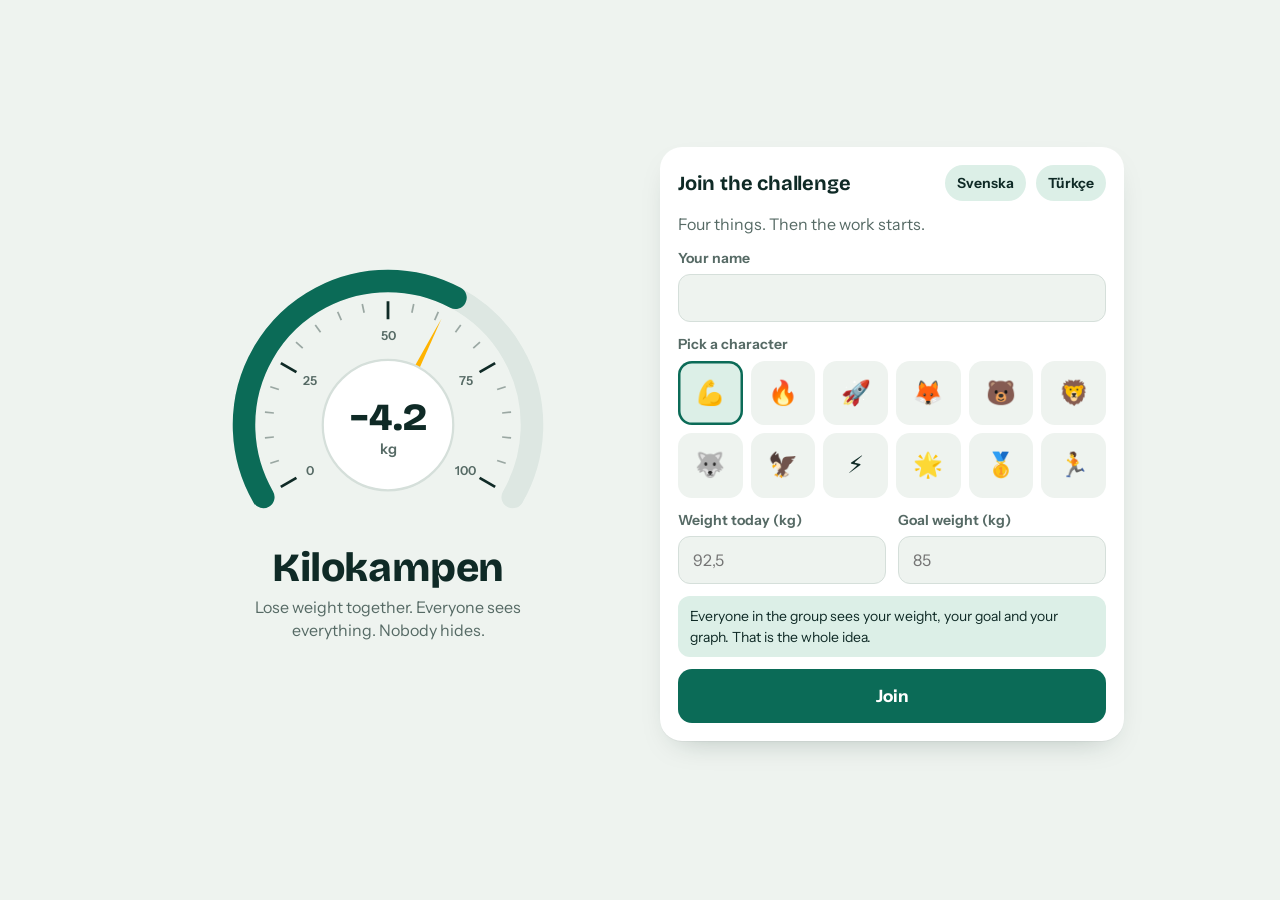
==== commit ca371728: "Kilokampen: Hela appen är en tävling: märkeskamp, Märkesligan och Alla grenar" ====
--- a/index.html
+++ b/index.html
@@ -11,8 +11,8 @@
     <link rel="icon" href="icon.svg" type="image/svg+xml" />
     <link rel="apple-touch-icon" href="icon-180.png" />
     <title>Kilokampen</title>
-    <script type="module" crossorigin src="./assets/index-BCEGqlPe.js"></script>
-    <link rel="stylesheet" crossorigin href="./assets/index-CeBWl-sn.css">
+    <script type="module" crossorigin src="./assets/index-3kUVkvwV.js"></script>
+    <link rel="stylesheet" crossorigin href="./assets/index-C0AfoQlq.css">
   </head>
   <body>
     <div id="root"></div>
--- a/assets/index-C0AfoQlq.css
+++ b/assets/index-C0AfoQlq.css
@@ -0,0 +1 @@
+@font-face{font-family:Bricolage Grotesque Variable;font-style:normal;font-display:swap;font-weight:200 800;src:url(./bricolage-grotesque-vietnamese-wght-normal-BUzh504Q.woff2)format("woff2-variations");unicode-range:U+102-103,U+110-111,U+128-129,U+168-169,U+1A0-1A1,U+1AF-1B0,U+300-301,U+303-304,U+308-309,U+323,U+329,U+1EA0-1EF9,U+20AB}@font-face{font-family:Bricolage Grotesque Variable;font-style:normal;font-display:swap;font-weight:200 800;src:url(./bricolage-grotesque-latin-ext-wght-normal-CcLUaPy7.woff2)format("woff2-variations");unicode-range:U+100-2BA,U+2BD-2C5,U+2C7-2CC,U+2CE-2D7,U+2DD-2FF,U+304,U+308,U+329,U+1D00-1DBF,U+1E00-1E9F,U+1EF2-1EFF,U+2020,U+20A0-20AB,U+20AD-20C0,U+2113,U+2C60-2C7F,U+A720-A7FF}@font-face{font-family:Bricolage Grotesque Variable;font-style:normal;font-display:swap;font-weight:200 800;src:url(./bricolage-grotesque-latin-wght-normal-DLoelf7F.woff2)format("woff2-variations");unicode-range:U+??,U+131,U+152-153,U+2BB-2BC,U+2C6,U+2DA,U+2DC,U+304,U+308,U+329,U+2000-206F,U+20AC,U+2122,U+2191,U+2193,U+2212,U+2215,U+FEFF,U+FFFD}@font-face{font-family:Instrument Sans Variable;font-style:normal;font-display:swap;font-weight:400 700;src:url(./instrument-sans-latin-ext-wght-normal-B5bTHO_g.woff2)format("woff2-variations");unicode-range:U+100-2BA,U+2BD-2C5,U+2C7-2CC,U+2CE-2D7,U+2DD-2FF,U+304,U+308,U+329,U+1D00-1DBF,U+1E00-1E9F,U+1EF2-1EFF,U+2020,U+20A0-20AB,U+20AD-20C0,U+2113,U+2C60-2C7F,U+A720-A7FF}@font-face{font-family:Instrument Sans Variable;font-style:normal;font-display:swap;font-weight:400 700;src:url(./instrument-sans-latin-wght-normal-BbzFLZTg.woff2)format("woff2-variations");unicode-range:U+??,U+131,U+152-153,U+2BB-2BC,U+2C6,U+2DA,U+2DC,U+304,U+308,U+329,U+2000-206F,U+20AC,U+2122,U+2191,U+2193,U+2212,U+2215,U+FEFF,U+FFFD}:root{--bg:#eef3ef;--surface:#fff;--ink:#0f2a26;--muted:#566a65;--line:#d5dfda;--primary:#0b6b57;--on-primary:#fff;--soft:#dcefe7;--accent:#ffb300;--heart:#d6336c;--good:#0b7a52;--bad:#c0392b;--warn:#9a5b00;--track:#dde7e2;--shadow:0 1px 0 #0f2a260a, 0 12px 32px -18px #0f2a2659;--display:"Bricolage Grotesque Variable", "Instrument Sans Variable", system-ui, sans-serif;--body:"Instrument Sans Variable", system-ui, -apple-system, "Segoe UI", sans-serif;--lightningcss-light:initial;--lightningcss-dark: ;color-scheme:light}@media (prefers-color-scheme:dark){:root[data-theme=auto],:root:not([data-theme]){--bg:#0a1412;--surface:#13211e;--ink:#e8f2ee;--muted:#93a9a2;--line:#243833;--primary:#3dd6a9;--on-primary:#062019;--soft:#173029;--accent:#ffc53d;--heart:#ff7aa2;--good:#5be0a9;--bad:#ff8a7a;--warn:#ffc66b;--track:#1f332e;--shadow:0 0 0 1px #1d2f2b;--lightningcss-light: ;--lightningcss-dark:initial;color-scheme:dark}}:root[data-theme=dark]{--bg:#0a1412;--surface:#13211e;--ink:#e8f2ee;--muted:#93a9a2;--line:#243833;--primary:#3dd6a9;--on-primary:#062019;--soft:#173029;--accent:#ffc53d;--heart:#ff7aa2;--good:#5be0a9;--bad:#ff8a7a;--warn:#ffc66b;--track:#1f332e;--shadow:0 0 0 1px #1d2f2b;--lightningcss-light: ;--lightningcss-dark:initial;color-scheme:dark}*{box-sizing:border-box}html{-webkit-text-size-adjust:100%}body{background:var(--bg);color:var(--ink);font:16px/1.45 var(--body);-webkit-font-smoothing:antialiased;margin:0}h1,h2{font-family:var(--display);letter-spacing:-.01em;margin:0;line-height:1.1}h1{font-size:1.75rem;font-weight:750}h2{font-size:1.25rem;font-weight:700}p{margin:0}button{font:inherit;color:inherit;cursor:pointer;-webkit-tap-highlight-color:transparent;background:0 0;border:0}button:disabled{cursor:default}:focus-visible{outline:3px solid var(--accent);outline-offset:2px;border-radius:8px}.sr{clip-path:inset(50%);width:1px;height:1px;position:absolute;overflow:hidden}.muted{color:var(--muted)}.small{font-size:.875rem}.warn{color:var(--warn)}.error{color:var(--bad);font-weight:600}.note{background:var(--soft);border-radius:12px;padding:10px 12px;font-size:.875rem}.empty{color:var(--muted);text-align:center;padding:28px 0}.shell{min-height:100dvh}.main{max-width:1120px;padding:16px 16px calc(96px + env(safe-area-inset-bottom));padding-top:calc(16px + env(safe-area-inset-top));margin:0 auto}.nav{z-index:20;background:var(--surface);border-top:1px solid var(--line);padding:6px 6px calc(6px + env(safe-area-inset-bottom));display:flex;position:fixed;inset:auto 0 0}.brand{display:none}.nav-item{color:var(--muted);border-radius:12px;flex:1;justify-items:center;gap:2px;min-height:48px;padding:6px 2px;font-size:.6875rem;font-weight:600;display:grid}.nav-item svg{fill:currentColor}.nav-item.on{color:var(--primary)}.nav-pill{z-index:0;background:var(--soft);pointer-events:none;border-radius:12px;position:absolute}.nav-item{z-index:1;min-width:0}.nav-item span{white-space:nowrap;text-overflow:ellipsis;max-width:100%;overflow:hidden}@media (width<=899px){.nav-item{flex:auto;padding:6px 0;font-size:.65rem}}@media (width>=900px){.shell{grid-template-columns:232px 1fr;display:grid}.nav{border-top:0;border-right:1px solid var(--line);flex-direction:column;gap:4px;height:100dvh;padding:20px 14px;position:sticky;top:0}.brand{font:750 1.25rem var(--display);align-items:center;gap:10px;margin:0 6px 20px;display:flex}.nav-item{flex:none;grid-auto-flow:column;justify-content:start;gap:12px;padding:10px 12px;font-size:1rem}.main{width:100%;padding:32px 32px 48px}}.card{background:var(--surface);box-shadow:var(--shadow);border-radius:22px;align-content:start;gap:12px;min-width:0;padding:18px;display:grid}.stack{gap:16px;display:grid}.narrow{max-width:620px}.grid-home,.grid-two,.grid-three{gap:16px;display:grid}@media (width>=900px){.grid-home{grid-template-columns:minmax(0,5fr) minmax(0,6fr);align-items:start}.grid-two{grid-template-columns:minmax(0,3fr) minmax(0,2fr);align-items:start}.grid-three{grid-template-columns:repeat(3,minmax(0,1fr))}}.row{flex-wrap:wrap;gap:10px;display:flex}.row.end{align-items:end}.grow{flex:1}.row-between{justify-content:space-between;align-items:center;gap:12px;display:flex}.two{grid-template-columns:1fr 1fr;gap:12px;display:grid}.btn{border-radius:14px;justify-content:center;align-items:center;gap:8px;min-height:48px;padding:0 18px;font-weight:700;transition:transform 80ms;display:inline-flex}.btn:active{transform:scale(.97)}.btn.big{width:100%;min-height:54px;font-size:1.0625rem}.btn.primary{background:var(--primary);color:var(--on-primary)}.btn.ghost{background:var(--soft);color:var(--ink)}.btn.danger{color:var(--bad);box-shadow:inset 0 0 0 1.5px var(--line)}.btn:disabled{opacity:.6}.chip{background:var(--soft);white-space:nowrap;border-radius:999px;min-height:36px;padding:0 12px;font-size:.875rem;font-weight:650}.link{color:var(--primary);text-underline-offset:3px;justify-self:start;padding:6px 0;font-weight:650;text-decoration:underline}.icon-btn{background:var(--soft);border-radius:50%;width:44px;height:44px}.seg{background:var(--track);border-radius:12px;padding:3px;display:inline-flex}.seg.wide{display:flex}.seg button{min-height:38px;color:var(--muted);border-radius:10px;flex:1;padding:0 12px;font-size:.875rem;font-weight:650}.seg button.on{background:var(--surface);color:var(--ink);box-shadow:0 1px 3px #0000001f}.field{border:0;gap:6px;min-width:0;margin:0;padding:0;display:grid}.field>span,.field>legend{color:var(--muted);padding:0;font-size:.875rem;font-weight:650}.field>legend{margin-bottom:6px}input{font:inherit;color:var(--ink);background:var(--bg);border:1.5px solid var(--line);border-radius:12px;width:100%;min-width:0;min-height:48px;padding:0 14px}input:focus{border-color:var(--primary);box-shadow:0 0 0 3px var(--soft);outline:none}input:disabled{opacity:.6}.dial{justify-self:center;width:100%;max-width:380px;display:block}.dial-track{fill:none;stroke:var(--track);stroke-width:20px;stroke-linecap:round}.dial-fill{fill:none;stroke:var(--primary);stroke-width:20px;stroke-linecap:round}.dial-tick{stroke:var(--muted);stroke-width:1.5px;opacity:.55}.dial-tick.major{stroke:var(--ink);stroke-width:2.5px;opacity:1}.dial-num{fill:var(--muted);font:600 11px var(--body);text-anchor:middle}.dial-needle{fill:var(--accent)}.dial-hub{fill:var(--surface);stroke:var(--line);stroke-width:2px}.dial-big{fill:var(--ink);font:800 34px var(--display);text-anchor:middle;font-variant-numeric:tabular-nums}.dial-sub{fill:var(--muted);font:600 13px var(--body);text-anchor:middle;animation:.6s cubic-bezier(.2,.8,.2,1) .35s backwards dial-text}@keyframes dial-text{0%{opacity:0;transform:translateY(6px)}}@media (prefers-reduced-motion:reduce){.dial-sub{animation:none}.btn{transition:none}}.hero-line{text-align:center;font:700 1.125rem var(--display);margin-top:-18px}.pills{flex-wrap:wrap;justify-content:center;gap:8px;display:flex}.pill{background:var(--bg);font-variant-numeric:tabular-nums;border-radius:999px;padding:6px 12px;font-size:.875rem;font-weight:650}.remind{background:color-mix(in srgb, var(--accent) 22%, var(--surface));border-radius:16px;gap:12px;padding:14px;display:grid}.remind div{gap:2px;display:grid}.remind span{font-size:.875rem}.fab{right:16px;bottom:calc(82px + env(safe-area-inset-bottom));z-index:15;background:var(--accent);color:#2a1e00;border-radius:999px;align-items:center;gap:8px;min-height:54px;padding:0 20px;font-weight:800;display:inline-flex;position:fixed;box-shadow:0 10px 24px -8px #00000073}@media (width>=900px){.fab{bottom:32px;right:32px}}.chart{touch-action:pan-y;width:100%;display:block}.chart-grid{stroke:var(--line);stroke-width:1px}.chart-axis{fill:var(--muted);font:500 11px var(--body);font-variant-numeric:tabular-nums}.chart-goal{stroke:var(--accent);stroke-width:2px;stroke-dasharray:6 5}.chart-goal-label{fill:var(--warn);font:700 11px var(--body)}.chart-goal.win{stroke:var(--good);stroke-dasharray:2 4;stroke-linecap:round}.chart-goal-label.win{fill:var(--good)}.chart-dot{stroke:var(--surface);stroke-width:1.5px}.chart-tip{fill:var(--ink)}.chart-tip-text{fill:var(--surface);font:700 11px var(--body)}.legend{color:var(--muted);flex-wrap:wrap;gap:6px 14px;font-size:.8125rem;display:flex}.legend i{border-radius:50%;width:10px;height:10px;margin-right:6px;display:inline-block}.forecast{gap:12px;display:grid}.fc-pace{grid-template-columns:1fr auto;align-items:baseline;gap:6px 12px;display:grid}.fc-pace span{font-weight:600}.fc-pace strong{font:800 1.125rem var(--display);font-variant-numeric:tabular-nums}.fc-pace strong.up{color:var(--warn)}.fc-pace small{color:var(--muted);font-variant-numeric:tabular-nums;grid-column:1/-1}.fc-hard{color:var(--warn);font-weight:700}.fc-teaser{text-align:left;background:var(--soft);width:100%;color:var(--ink);font:inherit;cursor:pointer;border:0;border-radius:14px;justify-content:space-between;align-items:center;gap:12px;padding:12px 14px;font-size:.9375rem;display:flex}.fc-teaser b{font-weight:700;display:block}.fc-teaser.bad b{color:var(--warn)}.fc-teaser-more{color:var(--primary);white-space:nowrap;flex:none;font-weight:700}.fc-result{background:var(--soft);border-radius:16px;gap:4px;padding:14px 16px;display:grid}.fc-result strong{font:800 2.25rem/1 var(--display);font-variant-numeric:tabular-nums}.fc-result small{color:var(--muted);font-variant-numeric:tabular-nums}.fc-line{font-weight:600}.ladder{margin:4px 0;padding:0;list-style:none}.lad-step,.lad-seg{grid-template-columns:4.25rem 34px minmax(0,1fr);align-items:center;column-gap:12px;display:grid}.lad-kg{text-align:right;font:800 1.0625rem/1 var(--display);font-variant-numeric:tabular-nums}.lad-dot{background:var(--surface);width:34px;height:34px;box-shadow:inset 0 0 0 2px var(--track);border-radius:50%;place-items:center;font-size:17px;line-height:1;display:grid}.lad-txt{min-width:0;padding:4px 0;display:grid}.lad-txt strong{font-weight:700;line-height:1.25}.lad-txt small{color:var(--muted);font-variant-numeric:tabular-nums;font-size:.8125rem;line-height:1.3}.lad-step.now .lad-dot{background:var(--soft);box-shadow:inset 0 0 0 3px var(--primary)}.lad-step.now .lad-kg{color:var(--primary)}.lad-step.end .lad-dot{box-shadow:inset 0 0 0 3px var(--primary)}.lad-step.end .lad-kg{font-size:1.375rem}.lad-step.end.up .lad-dot{box-shadow:inset 0 0 0 3px var(--warn)}.lad-step.end.up .lad-kg,.lad-step.end.up .lad-txt small{color:var(--warn)}.lad-step.win .lad-dot{background:color-mix(in srgb, var(--good) 18%, var(--surface));box-shadow:inset 0 0 0 3px var(--good)}.lad-step.win .lad-kg,.lad-step.win strong{color:var(--good)}.lad-step.goal .lad-dot{background:var(--surface);box-shadow:none;border:2px dashed var(--accent)}.lad-step.goal .lad-kg{color:var(--muted);font-weight:700}.lad-step.goal .lad-txt small:last-child{font-style:italic}.lad-seg{min-height:18px}.lad-step:before{content:"";background:repeating-linear-gradient(to bottom, var(--primary) 0 6px, transparent 6px 11px);grid-area:1/2;place-self:stretch center;width:3px}.lad:first-child .lad-step:before{align-self:end;height:50%}.lad:last-child .lad-step:before{align-self:start;height:50%}.lad:only-child .lad-step:before{display:none}.lad-dot{z-index:1;grid-area:1/2}.lad-kg{grid-area:1/1}.lad-txt{grid-area:1/3}.lad-txt small.lad-gap{color:var(--warn);font-weight:800}.lad-txt small.lad-margin{color:var(--good);font-weight:800}.lad-seg i{background:repeating-linear-gradient(to bottom, var(--primary) 0 6px, transparent 6px 11px);border-radius:2px;grid-column:2;justify-self:center;width:3px;height:100%}.lad-seg.past i{background:var(--primary)}.lad-seg small{color:var(--muted);font-variant-numeric:tabular-nums;grid-column:3;font-size:.75rem}.lad-seg.gap i{background:repeating-linear-gradient(to bottom, var(--warn) 0 6px, transparent 6px 11px)}.lad-seg.gap small{color:var(--warn);font-size:.875rem;font-weight:800}.lad-seg.margin small{color:var(--good);font-size:.875rem;font-weight:800}.legend i.dash{vertical-align:middle;border-top:3px dashed;border-radius:0;width:18px;height:0}.fc-result.up small{color:var(--warn);font-weight:600}.fc-group{border-top:1px solid var(--line);gap:8px;padding-top:12px;display:grid}.fc-group h3{font:700 1.0625rem var(--display)}.fc-rank{gap:2px;margin:0;padding:0;list-style:none;display:grid}.fc-rank li{border-radius:12px;grid-template-columns:26px 32px minmax(0,1fr) auto;align-items:center;gap:10px;padding:8px 6px;display:grid}.fc-rank li.me{background:var(--soft)}.fc-pos{text-align:center;font-variant-numeric:tabular-nums;color:var(--muted);font-weight:800}.fc-who{min-width:0;display:grid}.fc-who strong{text-overflow:ellipsis;white-space:nowrap;overflow:hidden}.fc-who small{color:var(--muted);font-size:.75rem;line-height:1.3}.fc-num{text-align:right;font-variant-numeric:tabular-nums;display:grid}.fc-num strong{font:800 1rem var(--display)}.fc-num small{color:var(--muted);white-space:nowrap;font-size:.75rem}.fc-num.up strong{color:var(--warn)}.bar{background:var(--track);border-radius:999px;height:10px;display:block;overflow:hidden}.bar>span{background:var(--primary);border-radius:999px;height:100%;transition:width .6s;display:block}.together-num{font:800 2.25rem/1 var(--display);font-variant-numeric:tabular-nums}.list{margin:0;padding:0;list-style:none}.list li{border-top:1px solid var(--line);font-variant-numeric:tabular-nums;grid-template-columns:4.5rem 1fr auto auto;align-items:center;gap:10px;min-height:46px;display:grid}.list li:first-child{border-top:0}.list li>span:first-child{color:var(--muted);font-size:.875rem}.delta{color:var(--muted);font-size:.875rem;font-weight:700}.delta.good{color:var(--good)}.delta.bad{color:var(--bad)}.avatar{border-radius:50%;flex:none;place-items:center;display:inline-grid}.board{gap:8px;margin:0;padding:0;list-style:none;display:grid}.board>li{background:var(--bg);border-radius:16px}.board>li.me{box-shadow:inset 0 0 0 2px var(--primary)}.board-row{text-align:left;border-radius:16px;grid-template-columns:28px 40px 1fr auto;align-items:center;gap:10px;width:100%;min-height:64px;padding:10px 12px;display:grid}.rank{font:800 1.125rem var(--display);text-align:center;color:var(--muted)}.rank.r1,.rank.r2,.rank.r3{color:#231a00;border-radius:50%;place-items:center;width:28px;height:28px;font-size:.9375rem;display:grid}.rank.r1{background:#ffc83d}.rank.r2{background:#c9d3d0}.rank.r3{background:#e0a26b}.board-name{gap:5px;min-width:0;display:grid}.board-name strong{white-space:nowrap;text-overflow:ellipsis;overflow:hidden}.board-name em{color:var(--muted);font-size:.8125rem;font-style:normal;font-weight:500}.board-name small{font-size:.75rem;font-weight:650}.board-num{font-variant-numeric:tabular-nums;justify-items:end;display:grid}.board-num strong{font:800 1.125rem var(--display)}.board-num small{color:var(--muted);font-size:.8125rem}.board-more{gap:10px;padding:4px 12px 14px;display:grid}.board-more dl{grid-template-columns:repeat(3,1fr);gap:8px;margin:0;display:grid}.board-more dl div{background:var(--surface);border-radius:12px;padding:8px 10px}.board-more dt{color:var(--muted);font-size:.75rem}.board-more dd{font-variant-numeric:tabular-nums;margin:0;font-weight:700}.points{gap:10px;margin:0;padding:0;list-style:none;display:grid}.points li{grid-template-columns:32px 5.5rem 1fr 2rem;align-items:center;gap:10px;display:grid}.points li span:nth-child(2){white-space:nowrap;text-overflow:ellipsis;overflow:hidden}.points strong{text-align:right;font-variant-numeric:tabular-nums}.challenge-icon{font-size:2.25rem;line-height:1}.challenge-head{grid-template-columns:auto 1fr;align-items:start;gap:14px;display:grid}.challenge-head h2{margin:0 0 4px}.challenge-head p{margin:0}.ch-vote{grid-template-columns:1fr 1fr;gap:8px;display:grid}.ch-vote-btn{min-height:40px;box-shadow:inset 0 0 0 1.5px var(--line);color:var(--muted);background:0 0;border-radius:999px;padding:0 10px;font-size:.875rem;font-weight:650}.ch-vote-btn.on{background:color-mix(in srgb, var(--accent) 22%, var(--surface));box-shadow:inset 0 0 0 1.5px var(--accent);color:var(--ink)}.ch-fav{margin:0;font-weight:650}.card.challenge.full{box-shadow:inset 0 0 0 3px var(--accent), var(--shadow);background:color-mix(in srgb, var(--accent) 10%, var(--surface))}.ch-full{font:800 1.0625rem/1.2 var(--display);color:var(--ink);margin:0}.ch-habit{gap:6px;display:grid}.ch-habit p{margin:0;font-weight:650}.ch-habit.on p{color:var(--ink);font-weight:800}.full-party h2{font-size:1.6rem}.full-party>p{margin:0}.full-badge{background:color-mix(in srgb, var(--accent) 22%, var(--surface));border-radius:999px;padding:6px 12px;font-weight:700}.full-coach{text-align:left;width:100%;margin:4px 0 0}.ch-who{flex-wrap:wrap;gap:4px 12px;margin:0;display:flex}.ch-pop{background:color-mix(in srgb, var(--warn) 22%, var(--surface));color:var(--ink);border-radius:999px;margin:0 0 4px;padding:2px 10px;font-size:.75rem;font-weight:800;display:inline-block}.ch-race{background:var(--bg);border-radius:14px;gap:8px;padding:12px;display:grid}.ch-race.lead{box-shadow:inset 0 0 0 1.5px color-mix(in srgb, var(--accent) 70%, transparent)}.ch-race-head{justify-content:space-between;align-items:baseline;gap:8px;margin:0;display:flex}.ch-race ol,.race-board ol{gap:6px;margin:0;padding:0;list-style:none;display:grid}.ch-race li{grid-template-columns:1.75rem minmax(0,5.5rem) 1fr 2rem;align-items:center;gap:8px;display:grid}.ch-race li.me{font-weight:800}.ch-race li.after{border-top:1.5px dashed var(--line);padding-top:6px}.ch-race-place{text-align:center;font-variant-numeric:tabular-nums}.ch-race-name{white-space:nowrap;text-overflow:ellipsis;overflow:hidden}.ch-race-bar{background:var(--track);border-radius:99px;height:8px;overflow:hidden}.ch-race-bar i{border-radius:inherit;background:var(--muted);height:100%;display:block}.ch-race li:first-child .ch-race-bar i{background:var(--accent)}.ch-race li.me .ch-race-bar i{background:var(--primary)}.ch-race li strong{text-align:right;font-variant-numeric:tabular-nums}.ch-race-line{color:var(--ink);margin:0;font-weight:700}.podium{gap:6px;margin:0;padding:0;list-style:none;display:grid}.podium li{grid-template-columns:1.75rem minmax(0,5.5rem) 1fr auto;align-items:center;gap:8px;display:grid}.podium li.me{font-weight:800}.podium li.after{border-top:1.5px dashed var(--line);padding-top:6px}.podium li strong{text-align:right;font-variant-numeric:tabular-nums;white-space:nowrap;min-width:2rem}.podium li.first .ch-race-bar i{background:var(--accent)}.podium li.me .ch-race-bar i{background:var(--primary)}.b-firsts{color:var(--muted);font-weight:700}.b-league,.disciplines,.fast-race{gap:8px;display:grid}.b-league h2,.b-league p,.disciplines h2,.disciplines p,.fast-race h2,.fast-race p{margin:0}.b-league.lead{box-shadow:var(--shadow), inset 0 0 0 1.5px color-mix(in srgb, var(--accent) 70%, transparent)}.b-race{border-top:1px solid var(--line);text-align:left;gap:4px;width:100%;margin-top:8px;padding-top:8px;font-size:.8125rem;display:grid}.b-race ol{gap:3px;margin:0;padding:0;list-style:none;display:grid}.b-race li{grid-template-columns:1.25rem minmax(0,1fr) auto;align-items:center;gap:6px;display:grid}.b-race li.me{font-weight:800}.b-race li.after{border-top:1px dashed var(--line);padding-top:4px}.b-race-name{white-space:nowrap;text-overflow:ellipsis;overflow:hidden}.badge .b-race small{font-size:.75rem}.b-race-line{color:var(--ink);margin:0;font-weight:700}.b-race.lead .b-race-line{color:var(--primary)}.d-king{font-size:.9375rem}.d-list{gap:6px;margin:0;padding:0;list-style:none;display:grid}.d-list>li{background:var(--bg);border-radius:14px}.d-list>li.lead{box-shadow:inset 0 0 0 1.5px color-mix(in srgb, var(--accent) 70%, transparent)}.d-row{width:100%;min-height:52px;color:inherit;font:inherit;text-align:left;cursor:pointer;background:0 0;border:0;grid-template-columns:2rem minmax(0,1fr) auto;align-items:center;gap:10px;padding:10px 12px;display:grid}.d-icon{text-align:center;font-size:1.375rem}.d-main{min-width:0;display:grid}.d-main small{color:var(--muted);white-space:nowrap;text-overflow:ellipsis;overflow:hidden}.d-me{color:var(--muted);white-space:nowrap;font-weight:700}.d-list>li.lead .d-me{color:var(--ink)}.d-more{gap:8px;padding:0 12px 12px;display:grid}.race-board{gap:8px;display:grid}.race-board h2,.race-board h3,.race-board p{margin:0}.race-board h3{margin-top:6px}.race-board li{grid-template-columns:1.5rem 1fr auto;align-items:center;gap:8px;display:grid}.race-board .race-own li{grid-template-columns:minmax(0,6rem) 1fr 1.5rem}.race-board li.me{font-weight:800}.race-board li strong{text-align:right;font-variant-numeric:tabular-nums}.race-take{align-items:center;gap:8px;display:flex}.race-take .chip{min-height:32px;padding:0 10px}.race-own-icons{white-space:nowrap;text-overflow:ellipsis;overflow:hidden}.ch-sub h2{margin:8px 0 4px}.ch-sub p{margin:0}.ch-skipped h3{margin:0 0 4px}.ch-skip-list{flex-wrap:wrap;gap:8px;margin-top:10px;display:flex}.ch-reasons{gap:10px;margin-top:12px;display:grid}.challenge.done{box-shadow:inset 0 0 0 2px var(--primary), var(--shadow)}.week{grid-template-columns:repeat(7,minmax(0,1fr));gap:6px;display:grid}.day{aspect-ratio:1;background:var(--bg);min-width:0;min-height:0;color:var(--muted);border-radius:50%;font-size:.875rem;font-weight:700}.day.today{box-shadow:inset 0 0 0 2px var(--accent);color:var(--ink)}.day.on{background:var(--primary);color:var(--on-primary)}.day:disabled{opacity:.45}.badges{grid-template-columns:repeat(auto-fill,minmax(150px,1fr));gap:12px;display:grid}.badge{background:var(--surface);text-align:center;box-shadow:var(--shadow);border-radius:20px;justify-items:center;gap:4px;padding:16px 12px;display:grid}.badge-icon{background:color-mix(in srgb, var(--accent) 28%, var(--surface));border-radius:50%;place-items:center;width:72px;height:72px;margin-bottom:4px;font-size:2.5rem;line-height:1.1;display:grid}.badge small{color:var(--muted);font-size:.8125rem}.badge:not(.on){box-shadow:inset 0 0 0 1.5px var(--line);background:0 0}.badge:not(.on) .badge-icon{filter:grayscale();opacity:.35;background:var(--track)}.badge:not(.on) strong{color:var(--muted)}.updates{margin:0;padding-left:18px}.join{min-height:100dvh;padding:calc(20px + env(safe-area-inset-top)) 16px 32px;align-content:start;gap:16px;max-width:1000px;margin:0 auto;display:grid}.join-art{text-align:center;justify-items:center;gap:6px;display:grid}.join-art .dial{max-width:250px}.join-art h1{font-size:2.5rem;font-weight:800}.join-art p{color:var(--muted);max-width:30ch}.emoji-grid{grid-template-columns:repeat(6,1fr);gap:8px;display:grid}.emoji{aspect-ratio:1;background:var(--bg);border-radius:14px;min-height:44px;font-size:1.5rem}.emoji.on{background:var(--soft);box-shadow:inset 0 0 0 2.5px var(--primary)}@media (width>=900px){.join{grid-template-columns:1fr 1fr;align-content:center;align-items:center;gap:40px}.join-art .dial{max-width:360px}}.sheet-wrap{z-index:40;background:#04100d8c;place-items:end center;display:grid;position:fixed;inset:0}.sheet{background:var(--surface);width:100%;max-width:480px;padding:18px 18px calc(22px + env(safe-area-inset-bottom));border-radius:26px 26px 0 0;gap:14px;animation:.22s ease-out rise;display:grid}.sheet form{gap:14px;display:grid}.sheet-head{justify-content:space-between;align-items:center;display:flex}@keyframes rise{0%{opacity:0;transform:translateY(24px)}}@media (width>=900px){.sheet-wrap{align-items:center}.sheet{border-radius:26px}}@media (prefers-reduced-motion:reduce){.sheet{animation:none}}.stepper{grid-template-columns:60px 1fr 60px;align-items:center;gap:10px;display:grid}.step{background:var(--soft);border-radius:18px;height:60px;font-size:1.75rem;font-weight:700}.stepper label{display:block;position:relative}.stepper input{text-align:center;height:84px;font:800 2.75rem var(--display);font-variant-numeric:tabular-nums;padding-right:34px}.stepper small{color:var(--muted);font-weight:700;position:absolute;bottom:18px;right:14px}.confetti{pointer-events:none;z-index:60;width:100%;height:100%;position:fixed;inset:0}.toasts{left:0;right:0;top:calc(12px + env(safe-area-inset-top));z-index:70;pointer-events:none;justify-items:center;gap:8px;padding:0 16px;display:grid;position:fixed}.toast{background:var(--ink);color:var(--bg);border-radius:999px;padding:10px 16px;font-size:.9375rem;font-weight:700;box-shadow:0 10px 24px -10px #00000080}.splash{text-align:center;place-content:center;justify-items:center;gap:12px;min-height:100dvh;padding:24px;display:grid}.banner{border-radius:14px;padding:10px 14px;font-size:.9375rem;font-weight:650}.warn-bg{background:color-mix(in srgb, var(--accent) 24%, var(--surface))}.cheer-bg{background:var(--soft)}.code-input{font:800 1.375rem var(--display);letter-spacing:.12em;text-transform:uppercase}.invite-code{font:800 2rem var(--display);letter-spacing:.14em;text-align:center;background:var(--bg);-webkit-user-select:all;user-select:all;border-radius:16px;padding:14px 8px}.feed{gap:10px;margin:0;padding:0;list-style:none;display:grid}.feed li{grid-template-columns:32px 1fr auto;align-items:center;gap:10px;font-size:.9375rem;display:grid}.feed em{font-style:normal}.feed small{color:var(--muted);white-space:nowrap;font-size:.8125rem}.final{box-shadow:0 0 0 3px var(--accent), var(--shadow)}.final h3{font:700 1rem var(--display);margin:4px 0 0}.final-kicker{font:700 .9375rem var(--display);color:var(--warn)}.final-body,.final-col{align-content:start;gap:12px;min-width:0;display:grid}.final-winner{background:color-mix(in srgb, var(--accent) 26%, var(--surface));border-radius:18px;grid-template-columns:auto 1fr;align-items:center;gap:14px;padding:14px;display:grid}.final-winner div{gap:2px;min-width:0;display:grid}.final-winner strong{font:800 1.5rem/1.1 var(--display);overflow-wrap:anywhere}.final-winner span:last-child{font-variant-numeric:tabular-nums;font-weight:650}.final-label{color:var(--warn);font-size:.8125rem;font-weight:700}.final-list{gap:6px;margin:0;padding:0;list-style:none;display:grid}.final-list li{border-radius:12px;grid-template-columns:28px 32px minmax(0,1fr) auto;align-items:center;gap:10px;padding:6px 8px;display:grid}.final-list li.me{background:var(--soft)}.final-list li>strong{overflow-wrap:anywhere}.final-list em{color:var(--muted);font-style:normal;font-weight:500}.final-num{font-variant-numeric:tabular-nums;justify-items:end;display:grid}.final-num strong{font:800 1.0625rem var(--display)}.final-num small{color:var(--muted);font-size:.8125rem}.final-tiles{grid-template-columns:repeat(2,minmax(0,1fr));gap:8px;display:grid}.final-tiles div{background:var(--bg);border-radius:14px;gap:2px;padding:10px 12px;display:grid}.final-tiles strong{font:800 1.5rem/1.1 var(--display);font-variant-numeric:tabular-nums}.final-tiles span{color:var(--muted);font-size:.8125rem}.final-honors{gap:8px;margin:0;padding:0;list-style:none;display:grid}.final-honors li{grid-template-columns:36px minmax(0,1fr) auto;align-items:center;gap:10px;display:grid}.final-honors li>span:nth-child(2){min-width:0;display:grid}.final-honors small{color:var(--muted);font-size:.8125rem}.final-honor-icon{background:var(--soft);border-radius:50%;place-items:center;width:36px;height:36px;font-size:1.125rem;display:grid}.final-me{font-weight:650}.final-hint{text-align:left;justify-self:start}.party-total{font-weight:650}@media (width>=900px){.final-body{grid-template-columns:minmax(0,1fr) minmax(0,1fr);gap:24px}.grid-home>.wide{grid-column:1/-1}}.join-form .seg button{padding:0 10px}textarea{font:inherit;color:var(--ink);background:var(--bg);border:1.5px solid var(--line);resize:vertical;border-radius:12px;width:100%;min-height:96px;padding:12px 14px}textarea:focus{border-color:var(--primary);box-shadow:0 0 0 3px var(--soft);outline:none}.fb-shot{border:1px solid var(--line);border-radius:12px;justify-self:start;max-width:100%;max-height:420px}.fb-body{white-space:pre-wrap;overflow-wrap:anywhere}.fb-status{background:var(--track);white-space:nowrap;border-radius:999px;padding:4px 10px;font-size:.8125rem;font-weight:700}.fb-status.s-planned{background:color-mix(in srgb, var(--accent) 30%, var(--surface))}.fb-status.s-doing{background:color-mix(in srgb, #3b6fe0 24%, var(--surface))}.fb-status.s-done{background:var(--soft);color:var(--good)}.fb-status.s-declined{color:var(--muted)}.fb-reply{background:var(--bg);border-radius:14px;gap:2px;padding:10px 12px;display:grid}.fb-reply.official{background:var(--soft)}.fb-reply p{white-space:pre-wrap;overflow-wrap:anywhere}.fb-seg{flex-wrap:wrap}.fb-seg button{flex:1 0 30%}.fb-item .row input{flex:1;min-width:0}.danger-link{color:var(--bad)}.dot{background:var(--heart);color:#fff;min-width:18px;height:18px;font:700 11px/18px var(--body);text-align:center;border-radius:999px;padding:0 5px;font-style:normal;position:absolute;top:4px;right:calc(50% - 22px)}.nav-item{position:relative}.topbar{justify-content:space-between;align-items:center;gap:12px;margin:-4px 0 12px;display:flex}.topbar-brand{min-width:0;font:750 1.0625rem var(--display);align-items:center;gap:8px;display:flex}.topbar-brand span{text-overflow:ellipsis;white-space:nowrap;overflow:hidden}.settings-btn{background:var(--soft);width:44px;height:44px;color:var(--muted);border-radius:50%;flex:none;place-items:center;display:grid;position:relative}.settings-btn svg{fill:currentColor}.settings-btn.on{color:var(--primary);box-shadow:inset 0 0 0 2px var(--primary)}.settings-btn .dot{top:-4px;right:-4px}.nav-settings{display:none}@media (width>=900px){.topbar{display:none}.nav-settings{margin-top:auto;display:grid}.dot{margin-left:auto;position:static}}.as-button{text-align:left;width:100%}.nudge{flex-wrap:wrap;justify-content:space-between;align-items:center;gap:6px 14px;display:flex}.fb-actions{gap:10px;display:grid}@media (width>=520px){.fb-actions{grid-template-columns:1fr 1fr}}.steps-input{font:800 1.375rem var(--display);font-variant-numeric:tabular-nums}.step-days{grid-template-columns:repeat(7,1fr);gap:6px;display:grid}.step-days button{justify-items:stretch;gap:4px;min-width:0;padding:0;display:grid}.step-days .step-bar{background:var(--bg);border-radius:8px;align-items:end;height:64px;display:flex;overflow:hidden}.step-days button.today .step-bar{box-shadow:inset 0 0 0 2px var(--accent)}.step-days button.picked .step-bar{outline:2px solid var(--ink);outline-offset:2px}.step-days small{color:var(--muted);text-align:center;font-size:.75rem;font-weight:700}.step-days button.picked small{color:var(--ink)}.step-days i{background:var(--muted);opacity:.55;border-radius:8px;width:100%;min-height:0;transition:height .5s;display:block}.step-days button.hit i{background:var(--primary);opacity:1}.goal-stepper{font-variant-numeric:tabular-nums;align-items:center;gap:10px;display:inline-flex}.small-step{border-radius:12px;width:40px;height:40px;font-size:1.25rem}.small-step:disabled{opacity:.4}.steps-table li{grid-template-columns:32px 5.5rem 1fr 4.5rem}.day.picked{outline:2px solid var(--ink);outline-offset:2px}.train-what{margin:4px 0 0;font-weight:700}.train-kinds{grid-template-columns:repeat(2,minmax(0,1fr));gap:8px;display:grid}.train-kind{background:var(--bg);text-align:left;border-radius:14px;align-items:center;gap:8px;min-width:0;min-height:48px;padding:0 12px;font-weight:650;display:flex}.train-kind.on{background:var(--primary);color:var(--on-primary)}.train-table li{grid-template-columns:32px minmax(0,1fr) auto 4rem}.train-icons{white-space:nowrap;font-size:1.0625rem}.push-help{gap:10px;display:grid}.push-help ol{gap:8px;margin:0;padding-left:22px;font-size:.9375rem;display:grid}.week-row{background:var(--bg);border-radius:14px;gap:2px;padding:10px 12px;display:grid}.week-row.crown-row{background:color-mix(in srgb, var(--accent) 26%, var(--surface))}.week-label{color:var(--muted);font-size:.8125rem;font-weight:650}.hall{gap:8px;margin:0 0 8px;padding:0;list-style:none;display:grid}.hall li{font-variant-numeric:tabular-nums;grid-template-columns:1fr auto auto;align-items:baseline;gap:12px;display:grid}.hall li span:last-child{font:800 1rem var(--display)}.party-wrap{align-items:center;padding:16px}.party{background:var(--surface);text-align:center;width:100%;max-width:400px;box-shadow:0 0 0 4px var(--accent), 0 30px 60px -20px #0009;border-radius:28px;justify-items:center;gap:12px;padding:28px 20px 20px;animation:.3s ease-out rise;display:grid}.party-crown{font-size:4rem;line-height:1;animation:1.6s ease-in-out infinite alternate crown}.party-kicker{font:700 1rem var(--display);color:var(--warn)}.party h2{font-size:2rem;font-weight:800}@keyframes crown{0%{transform:translateY(0)rotate(-6deg)}to{transform:translateY(-6px)rotate(6deg)}}@media (prefers-reduced-motion:reduce){.party,.party-crown{animation:none}}.members{gap:12px;margin:0;padding:0;list-style:none;display:grid}.members li{border-top:1px solid var(--line);gap:8px;padding-top:12px;display:grid}.members li:first-child{border-top:0;padding-top:0}.member-name{align-items:center;gap:10px;min-width:0;display:inline-flex}select{font:inherit;color:var(--ink);background:var(--bg);border:1.5px solid var(--line);border-radius:12px;width:100%;min-width:0;min-height:48px;padding:0 12px}select:focus{border-color:var(--primary);box-shadow:0 0 0 3px var(--soft);outline:none}.coach .fast-time{--lightningcss-light: ;--lightningcss-dark:initial;color-scheme:dark}.fast-time{font-variant-numeric:tabular-nums;align-items:center;font-size:1.25rem;font-weight:700;display:flex}.coach{--c-bg:#0e1513;--c-ink:#f3f6f4;--c-muted:#a9b8b3;--c-accent:#ffc53d;--c-soft:#1f2b28;--c-line:#33433f;background:var(--c-bg);color:var(--c-ink);box-shadow:0 0 0 2px var(--c-accent), var(--shadow)}.coach .muted,.coach .field>span,.coach .field small{color:var(--c-muted)}.coach .link{color:var(--c-accent)}.coach .btn.primary{background:var(--c-accent);color:#231a00}.coach .btn.ghost{background:var(--c-soft);color:var(--c-ink);box-shadow:inset 0 0 0 1.5px var(--c-line)}.coach select,.coach input{background:var(--c-soft);color:var(--c-ink);border-color:var(--c-line)}.coach .seg{background:var(--c-soft)}.coach .seg button{color:var(--c-muted)}.coach .seg button.on{background:var(--c-accent);color:#231a00}.party.push-ask{max-height:calc(100dvh - 32px);box-shadow:0 0 0 4px var(--c-accent), 0 30px 60px -20px #000000b3;gap:10px;overflow-y:auto}.push-ask h2{font:800 1.75rem/1.15 var(--display)}.push-ask-icon{font-size:3.25rem;line-height:1;animation:1.6s ease-in-out infinite alternate crown}.push-ask-fear{color:var(--c-accent);font-weight:750}.push-ask .btn.ghost:not(.big){width:100%}.push-ask .push-help{text-align:left;width:100%}@media (prefers-reduced-motion:reduce){.push-ask-icon{animation:none}}.coach-kicker{font:800 .8125rem/1.2 var(--display);letter-spacing:.06em;text-transform:uppercase;color:var(--c-accent)}.coach-pitch{font-size:1.0625rem;font-weight:650}.coach-now{gap:12px;max-width:680px;display:grid}.coach-ask{background:var(--c-soft);box-shadow:inset 0 0 0 1.5px var(--c-accent);border-radius:16px;gap:10px;padding:14px;display:grid}.coach-q{font:800 1.25rem/1.25 var(--display)}.coach-line{font-weight:650}.coach-roll{color:var(--c-ink);margin:0;font-weight:650}.report-ask .btn.big,.stop-ask .btn.big,.stop-ask .field{width:100%}.stop-ask .field{text-align:left}.coach-said{background:var(--c-accent);color:#231a00;border-radius:14px;padding:10px 12px;font-weight:750}.coach-warn{color:var(--c-accent);font-weight:700}.coach-clock{gap:6px;display:grid}.coach-clock .btn{justify-self:start}.coach-label{color:var(--c-muted);font-size:.875rem;font-weight:700}.coach-big{font:800 2.25rem/1 var(--display);font-variant-numeric:tabular-nums}.coach-big-line{flex-wrap:wrap;align-items:baseline;gap:8px;display:flex}.coach-clock.soon .coach-big{color:var(--c-accent)}.coach-body{background:var(--c-soft);border-radius:12px;padding:10px 12px;font-size:.9375rem}.coach-streak{font-weight:750}.coach-goal{font:800 1.5rem var(--display);color:var(--c-accent);font-variant-numeric:tabular-nums}.fast-days,.fast-body,.fast-group{gap:6px;margin:0;padding:0;list-style:none;display:grid}.fast-days li{background:var(--bg);border-radius:12px;grid-template-columns:28px minmax(0,1fr) auto auto;align-items:center;gap:10px;padding:6px 8px;display:grid}.fast-days li>span:nth-child(2),.fast-group li>span:nth-child(2){min-width:0;display:grid}.fast-days small,.fast-group small{color:var(--muted);font-size:.8125rem}.fast-mark{background:var(--track);width:28px;height:28px;color:var(--muted);border-radius:50%;place-items:center;font-weight:800;display:grid}.fast-days li.yes .fast-mark{background:var(--good);color:var(--surface)}.fast-days li.no .fast-mark{background:var(--bad);color:var(--surface)}.fast-goal{font:750 1rem var(--display);font-variant-numeric:tabular-nums}.fast-body li{border-radius:12px;grid-template-columns:64px minmax(0,1fr);gap:10px;padding:8px 10px;display:grid}.fast-body li.here{background:color-mix(in srgb, var(--accent) 26%, var(--surface))}.fast-body strong{font-variant-numeric:tabular-nums;white-space:nowrap}.fact-today{font-size:1.0625rem;font-weight:650}.facts summary{cursor:pointer;color:var(--primary);font-weight:650}.facts ul{gap:6px;margin:8px 0 0;padding-left:20px;display:grid}.fast-group li{border-radius:12px;grid-template-columns:32px minmax(0,1fr) auto;align-items:center;gap:10px;padding:6px 8px;display:grid}.fast-group li.me{background:var(--soft)}.update-banner{margin-bottom:16px;display:block}.version-card h3{margin:14px 0 8px;font-size:1rem}.ver-ok{color:var(--good)}.ver-list{gap:10px;margin:0;padding:0;list-style:none;display:grid}.ver-list li{grid-template-columns:1fr auto;align-items:center;gap:2px 12px;display:grid}.ver-list li small{grid-column:1/-1;padding-left:38px}.ver-facts{flex-wrap:wrap;gap:2px 10px;display:flex}.ver-facts .on{color:var(--good);font-weight:650}.ver-facts .off{color:var(--bad);font-weight:650}.ver-facts .muted:empty{display:none}.coach-help{border-radius:16px;gap:8px;margin:0 0 14px;padding:14px;display:grid}.coach-help>strong{font:800 1.0625rem/1.2 var(--display);color:var(--c-accent)}.coach-help p{margin:0}.coach-help .coach-watch li{font-weight:600}.ver-sum{grid-template-columns:repeat(2,minmax(0,1fr));gap:8px;margin:2px 0 14px;display:grid}@media (width>=600px){.ver-sum{grid-template-columns:repeat(4,minmax(0,1fr))}}.ver-sum div{background:var(--soft);text-align:center;border-radius:14px;gap:2px;padding:10px 8px;display:grid}.ver-sum strong{font-variant-numeric:tabular-nums;font-size:1.125rem}.ver-sum span{color:var(--muted);font-size:.8125rem;line-height:1.2}.ver{font-variant-numeric:tabular-nums;white-space:nowrap;font-weight:750}.ver.ok{color:var(--good)}.ver.old{color:var(--bad)}.install-steps{text-align:left;gap:8px;width:100%;margin:0;padding-left:22px;font-size:.9375rem;display:grid}.install-ask .install-steps{font-weight:600}.install-card .seg{margin-top:4px}.coach-watch{gap:8px;margin:0;padding:0;list-style:none;display:grid}.coach-watch li{background:var(--c-soft);box-shadow:inset 3px 0 0 var(--c-accent);border-radius:12px;grid-template-columns:auto 1fr;align-items:start;gap:10px;padding:10px 12px;font-weight:650;display:grid}.team-list{gap:14px;margin:0;padding:0;list-style:none;display:grid}.team-list li{grid-template-columns:auto 1fr;align-items:start;gap:12px;display:grid}.team-list li>div{gap:4px;min-width:0;display:grid}.team-top{flex-wrap:wrap;align-items:baseline;gap:4px 6px;display:flex}.team-top .ver{margin-left:auto}.team-card h2,.team-card .coach-help,.team-card .ver-sum{margin:0}.watch-all{gap:12px;margin:0;padding:0;list-style:none;display:grid}.watch-all li{grid-template-columns:auto 1fr;align-items:start;gap:12px;display:grid}.watch-all li>div{gap:4px;min-width:0;display:grid}.watch-all li.me strong:after{content:" ←";color:var(--muted);font-weight:600}.watch-chips{flex-wrap:wrap;gap:6px;display:flex}.watch-chip{background:color-mix(in srgb, var(--bad) 14%, var(--surface));color:var(--ink);border-radius:999px;padding:4px 10px;font-size:.8125rem;font-weight:650}.watch-ok{color:var(--good);font-size:.875rem;font-weight:650}:root{--spring:linear(0, .07, .237, .446, .655, .837, .977, 1.071, 1.124, 1.142, 1.135, 1.113, 1.084, 1.054, 1.027, 1.006, .992, .983, .98, .98, .983, .987, .992, .996, 1)}.main .card{animation:card-in .45s var(--spring) backwards}.main .card:nth-child(2){animation-delay:40ms}.main .card:nth-child(3){animation-delay:80ms}.main .card:nth-child(n+4){animation-delay:.12s}@keyframes card-in{0%{opacity:0;transform:translateY(14px)scale(.985)}}.sheet-wrap{animation:.2s ease-out fade-in}.party{animation:party-in .6s var(--spring) both}.party>*{animation:pop-in .5s var(--spring) backwards}.party>:first-child{animation-delay:.12s}.party>:nth-child(2){animation-delay:.19s}.party>:nth-child(3){animation-delay:.26s}.party>:nth-child(4){animation-delay:.33s}.party>:nth-child(5){animation-delay:.4s}.party>:nth-child(n+6){animation-delay:.46s}.party-crown,.push-ask-icon{animation:pop-in .6s var(--spring) .12s backwards, crown 1.6s ease-in-out .8s infinite alternate}@keyframes party-in{0%{opacity:0;transform:translateY(30px)scale(.86)}}@keyframes pop-in{0%{opacity:0;transform:translateY(10px)scale(.92)}}@keyframes fade-in{0%{opacity:0}}.replay .rp-play{flex:none;min-height:40px;padding:0 14px}.rp-head{font-variant-numeric:tabular-nums;flex-wrap:wrap;align-items:baseline;gap:10px;display:flex}.rp-week{font:800 1.375rem var(--display)}.rp-date{color:var(--muted);font-weight:650}.rp-lost{color:var(--primary);margin-left:auto;font-weight:750}.rp-stage{position:relative}.rp-row{will-change:transform;border-radius:14px;grid-template-columns:34px 5.25rem 1fr 4.2rem;align-items:center;gap:8px;height:50px;padding:0 6px;display:grid;position:absolute;inset:0 0 auto}.rp-row.me{background:var(--soft)}@media (width>=600px){.rp-row{grid-template-columns:34px 7.5rem 1fr 4.6rem;gap:10px}}.rp-row.out{opacity:.35}.rp-name{white-space:nowrap;text-overflow:ellipsis;font-weight:700;overflow:hidden}.rp-ava{display:grid;position:relative}.rp-crown{animation:pop-in .5s var(--spring) backwards;font-size:1.05rem;position:absolute;top:-11px;left:-7px;transform:rotate(-18deg)}.rp-track{background:var(--track);border-radius:999px;height:14px;overflow:hidden}.rp-bar{border-radius:999px;height:100%;display:block}.rp-bar.up{background:var(--warn)}.rp-num{text-align:right;font-variant-numeric:tabular-nums;font-weight:800}.rp-num.up{color:var(--warn)}.rp-banner{z-index:2;background:var(--ink);color:var(--surface);font:800 1.125rem var(--display);white-space:nowrap;pointer-events:none;border-radius:18px;padding:12px 18px;position:absolute;top:50%;left:50%;box-shadow:0 18px 40px -12px #00000073}.rp-progress{background:var(--track);border-radius:999px;height:4px;overflow:hidden}.rp-progress span{background:var(--accent);height:100%;display:block}@media (prefers-reduced-motion:reduce){.main .card,.sheet-wrap,.party,.party>*,.party-crown,.push-ask-icon,.rp-crown{animation:none}}.crave-card{align-content:start;gap:10px;display:grid}.crave-card .btn.big{justify-self:stretch}.crave-title{font:800 1.375rem/1.2 var(--display)}.crave-pitch{color:var(--c-ink);margin:0}.crave-stats{color:var(--c-accent);margin:0;font-weight:750}.crave-pop .btn.big{width:100%}.crave-reasons{grid-template-columns:1fr 1fr;gap:8px;width:100%;display:grid}.crave-reasons .btn{min-height:58px;padding:0 10px;line-height:1.2}.crave-ring{place-items:center;width:168px;height:168px;display:grid;position:relative}.crave-ring svg{position:absolute;inset:0;transform:rotate(-90deg)}.crave-ring circle{fill:none;stroke-width:7px}.crave-ring .track{stroke:var(--c-line)}.crave-ring .left{stroke:var(--c-accent);stroke-linecap:round;transition:stroke-dashoffset .25s linear}.crave-breath{background:color-mix(in srgb, var(--c-accent) 24%, transparent);border-radius:50%;animation:10s ease-in-out infinite breathe;position:absolute;inset:20px}.crave-time{font:800 2.25rem/1 var(--display);font-variant-numeric:tabular-nums;justify-items:center;gap:4px;display:grid;position:relative}.crave-time small{font:700 .875rem/1.2 var(--body);color:var(--c-ink)}@keyframes breathe{0%{transform:scale(.6)}40%{transform:scale(1)}to{transform:scale(.6)}}.crave-todo{text-align:left;gap:8px;width:100%;margin:0;padding:0;list-style:none;display:grid}.crave-todo li{background:var(--c-soft);border-radius:12px;padding:10px 12px;font-weight:650}.crave-todo li:before{content:"→ ";color:var(--c-accent);font-weight:800}@media (prefers-reduced-motion:reduce){.crave-breath{animation:none;transform:scale(.85)}.crave-ring .left{transition:none}}.fast-link{gap:10px;display:grid}.fast-link .btn{justify-self:start}.evening-rules{gap:10px;margin:0;padding-left:1.4em;display:grid}.evening-rules li{padding-left:4px;font-weight:600}.evening-rules li::marker{font:800 1rem var(--display);color:var(--primary)}.crave-log ul{gap:6px;margin:0;padding:0;list-style:none;display:grid}.crave-log li{background:var(--soft);border-radius:12px;grid-template-columns:1fr auto;gap:2px 10px;padding:10px 12px;display:grid}.crave-log li span:first-child{color:var(--muted);grid-column:1/-1;font-size:.8125rem}.crave-log li strong{font-weight:750}.crave-log li.resisted strong{color:var(--good)}.crave-log .crave-stats{color:var(--warn)}
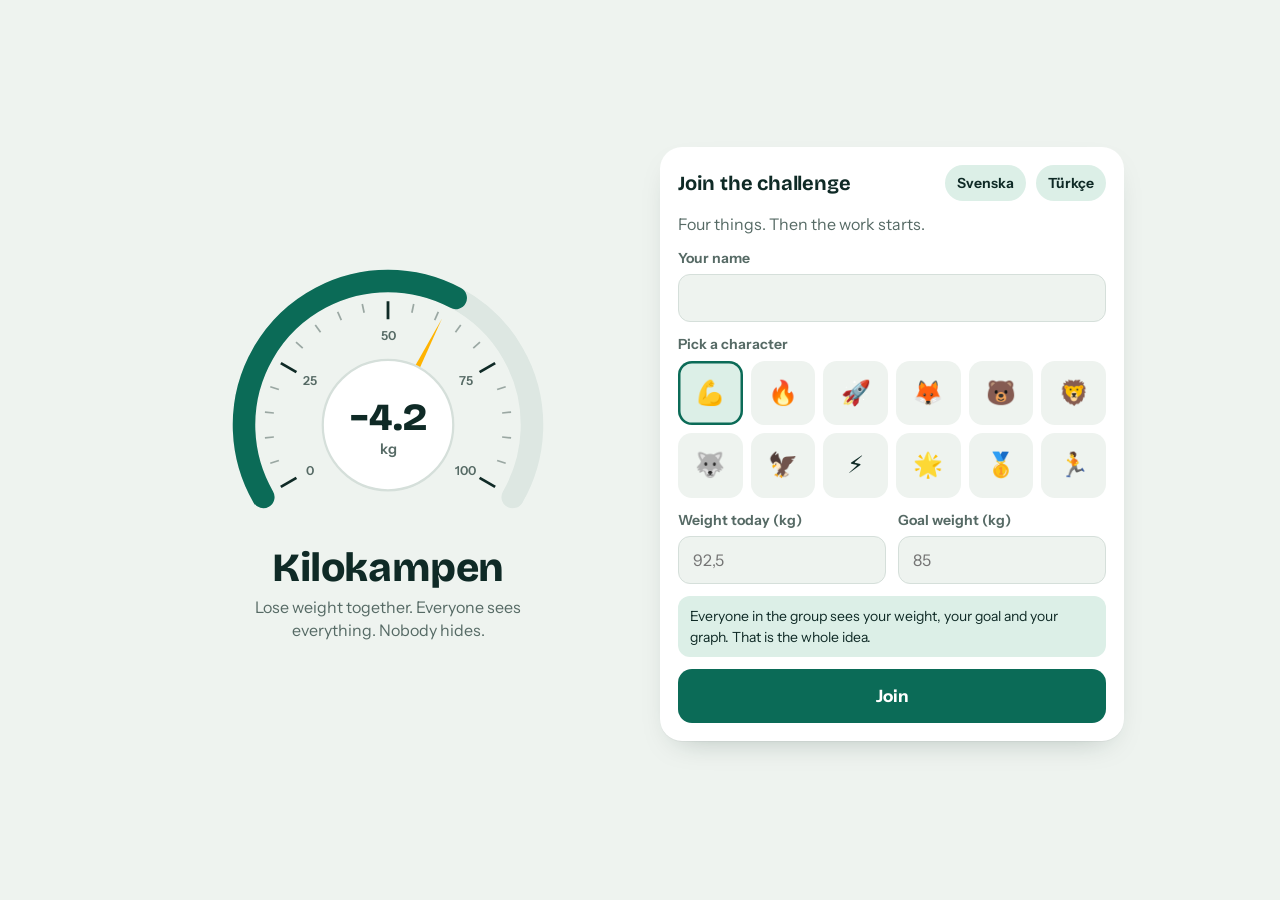
==== commit f0a5d420: "Kilokampen: Kvällsstoppet flyttas igen: två ja i rad tidigare, nej tillbaka" ====
--- a/index.html
+++ b/index.html
@@ -11,7 +11,7 @@
     <link rel="icon" href="icon.svg" type="image/svg+xml" />
     <link rel="apple-touch-icon" href="icon-180.png" />
     <title>Kilokampen</title>
-    <script type="module" crossorigin src="./assets/index-3kUVkvwV.js"></script>
+    <script type="module" crossorigin src="./assets/index-r_qd_u5O.js"></script>
     <link rel="stylesheet" crossorigin href="./assets/index-C0AfoQlq.css">
   </head>
   <body>
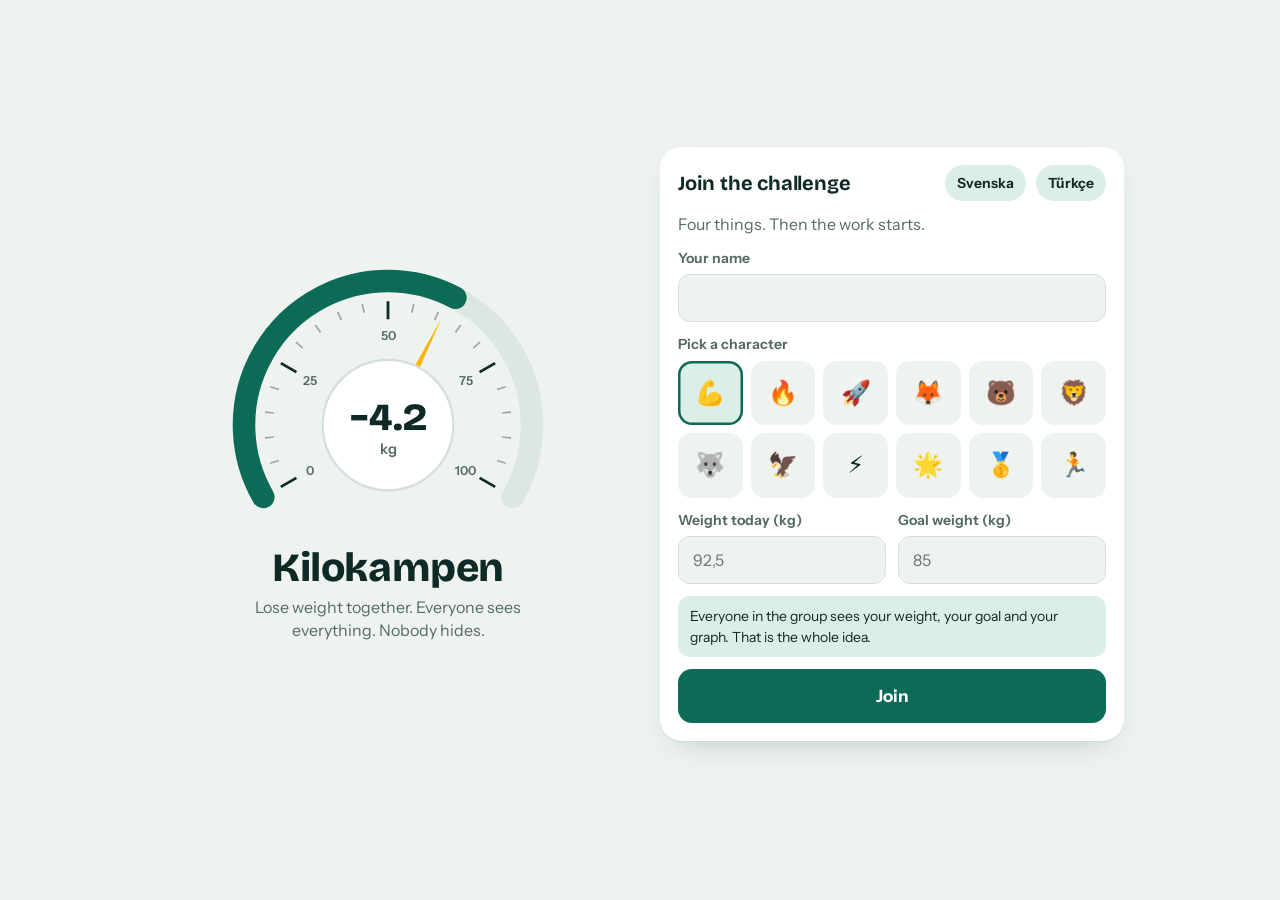
==== commit 11e30c7a: "Kilokampen: Tuffare coach i hela appen" ====
--- a/index.html
+++ b/index.html
@@ -11,7 +11,7 @@
     <link rel="icon" href="icon.svg" type="image/svg+xml" />
     <link rel="apple-touch-icon" href="icon-180.png" />
     <title>Kilokampen</title>
-    <script type="module" crossorigin src="./assets/index-r_qd_u5O.js"></script>
+    <script type="module" crossorigin src="./assets/index-wAD_52Jr.js"></script>
     <link rel="stylesheet" crossorigin href="./assets/index-C0AfoQlq.css">
   </head>
   <body>
